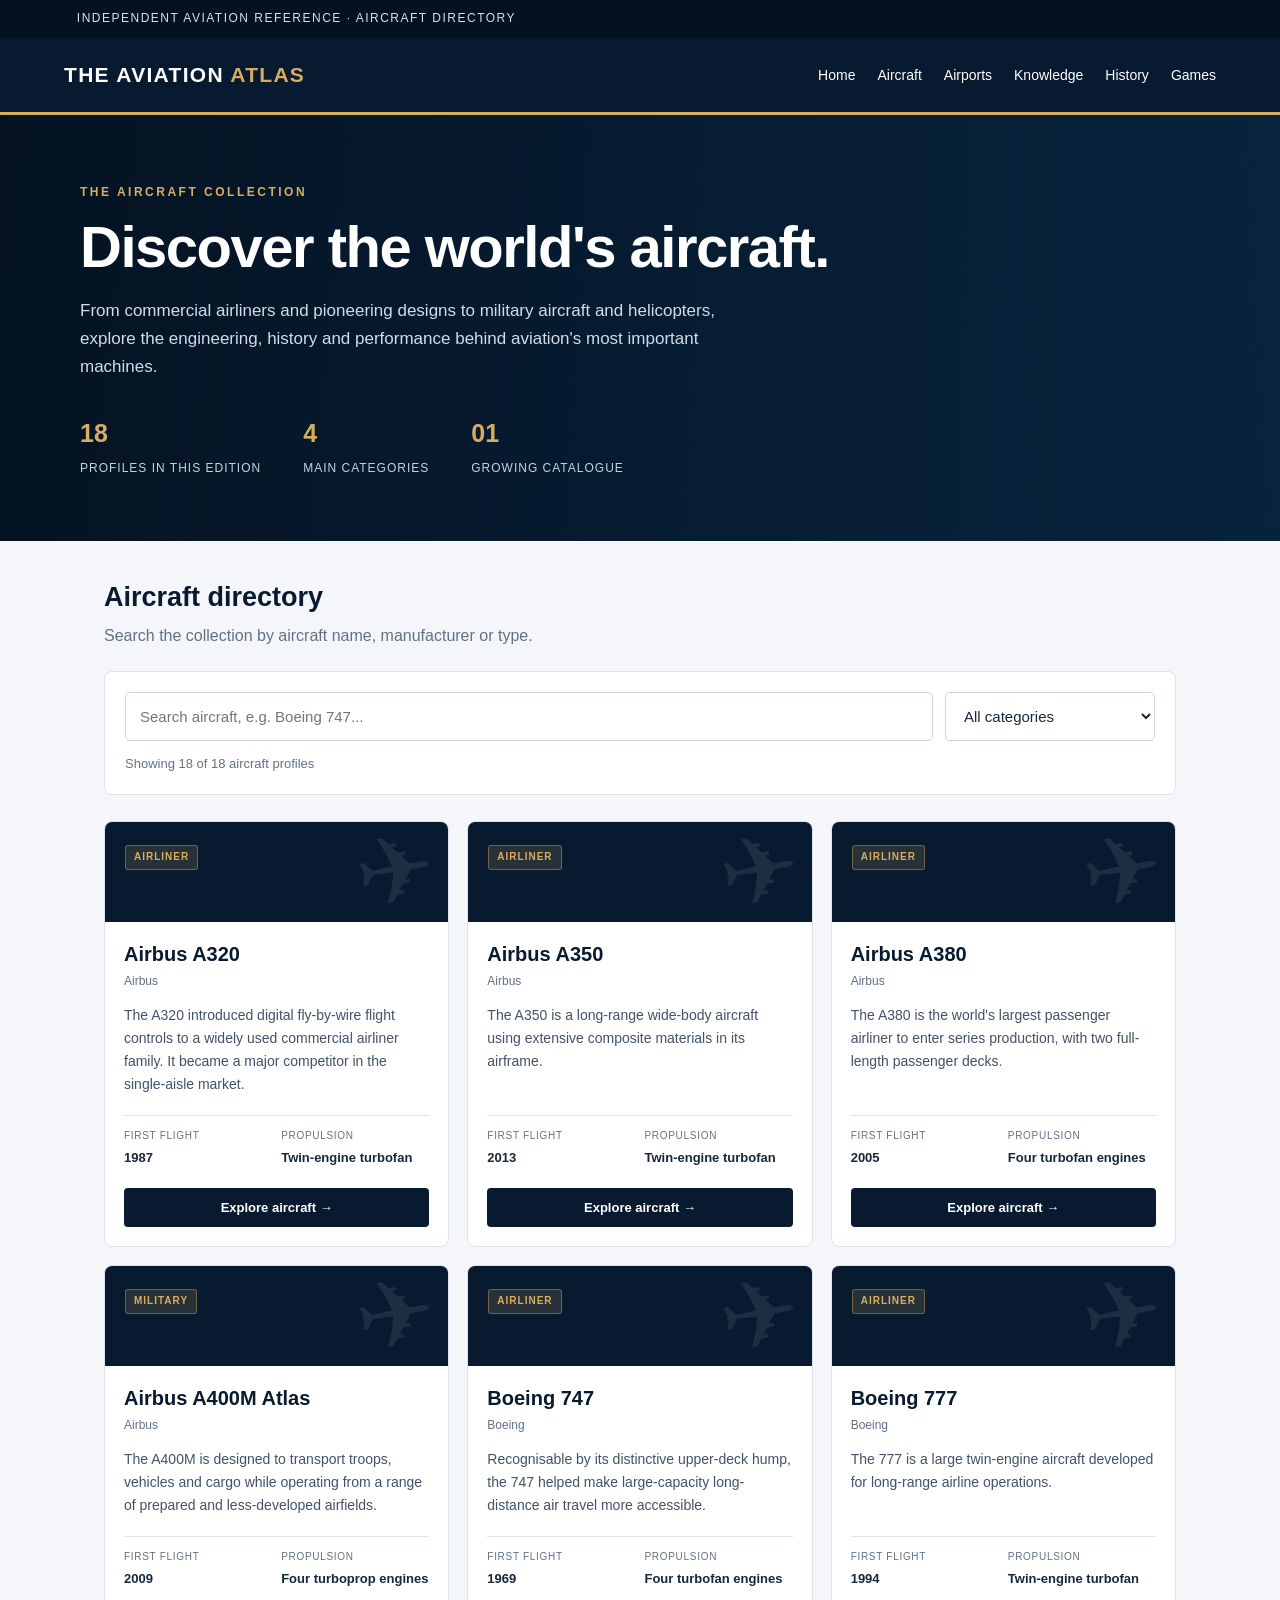
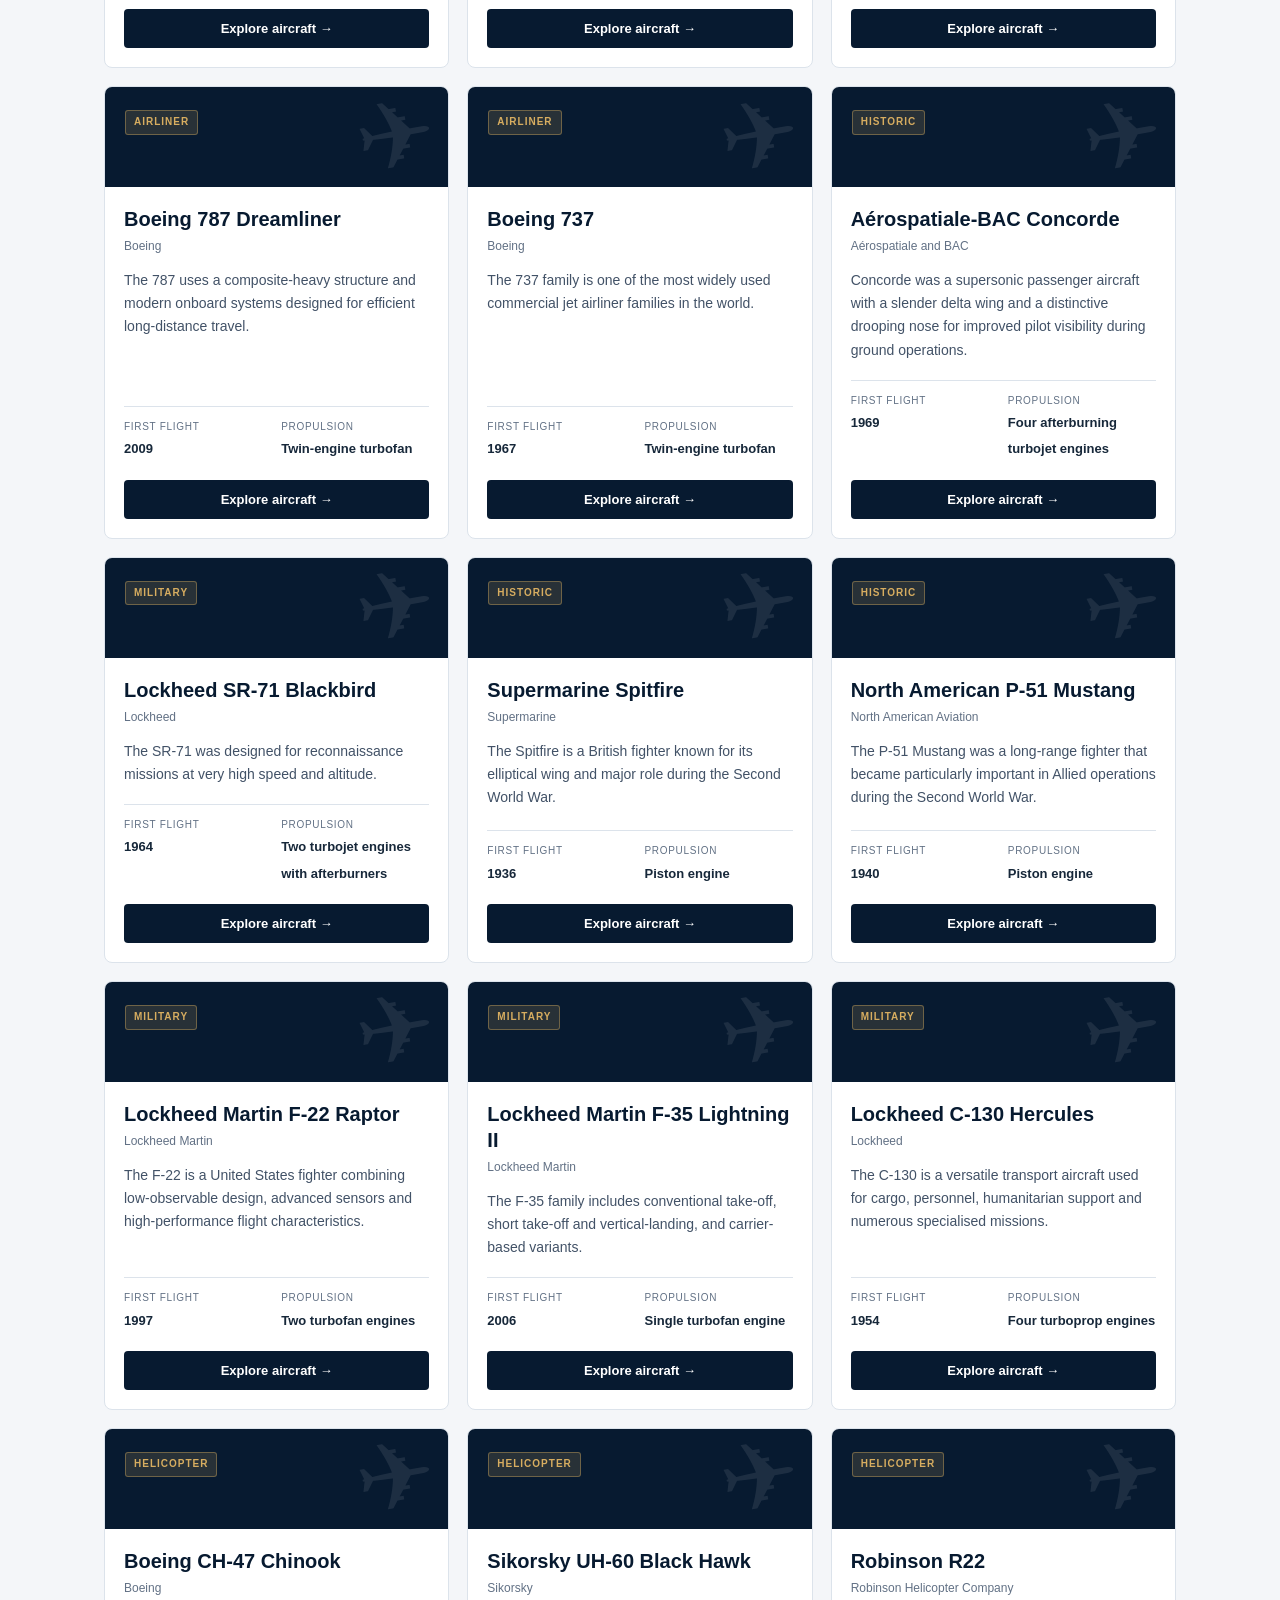
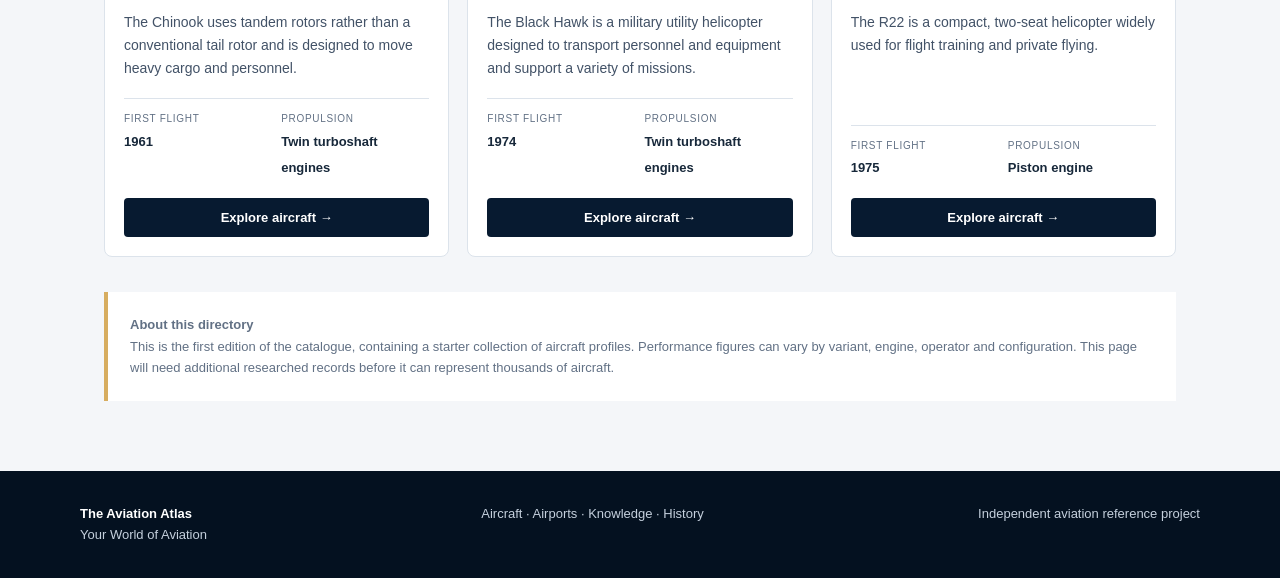
==== aircraft.html @ de8be209 "Create aircraft.html" ====
<!DOCTYPE html>
<html lang="en">
<head>
  <meta charset="UTF-8">
  <meta name="viewport" content="width=device-width, initial-scale=1.0">
  <meta name="description" content="Explore aircraft from around the world with The Aviation Atlas. Discover airliners, military aircraft, helicopters and historic aircraft.">
  <title>Aircraft Directory | The Aviation Atlas</title>
  <style>
    :root {
      --navy: #071a30;
      --blue: #12395c;
      --gold: #d7ad60;
      --paper: #f4f6f9;
      --white: #fff;
      --ink: #17283a;
      --muted: #627185;
      --line: #dce3eb;
    }

    * { box-sizing: border-box; }

    body {
      margin: 0;
      font-family: Arial, Helvetica, sans-serif;
      background: var(--paper);
      color: var(--ink);
      line-height: 1.65;
    }

    a { color: inherit; text-decoration: none; }

    .topbar {
      background: #041120;
      color: #d8e1ec;
      padding: 9px 6%;
      font-size: 12px;
      letter-spacing: 1.5px;
      text-transform: uppercase;
    }

    header {
      background: var(--navy);
      color: white;
      border-bottom: 3px solid var(--gold);
    }

    .nav {
      max-width: 1200px;
      margin: auto;
      padding: 20px 24px;
      display: flex;
      justify-content: space-between;
      align-items: center;
      gap: 20px;
      flex-wrap: wrap;
    }

    .brand {
      font-size: 21px;
      font-weight: 800;
      letter-spacing: 1.3px;
    }

    .brand span { color: var(--gold); }

    .navlinks {
      display: flex;
      gap: 22px;
      flex-wrap: wrap;
      font-size: 14px;
    }

    .navlinks a:hover { color: var(--gold); }

    .hero {
      background:
        linear-gradient(100deg, rgba(4,17,32,.97), rgba(8,36,63,.85)),
        linear-gradient(135deg, #143d60, #071a30);
      color: white;
      padding: 68px 24px 60px;
    }

    .hero-inner, main, footer .footer-inner {
      max-width: 1120px;
      margin: auto;
    }

    .eyebrow {
      color: var(--gold);
      font-size: 12px;
      font-weight: bold;
      letter-spacing: 2.5px;
      text-transform: uppercase;
    }

    h1 {
      font-size: clamp(35px, 6vw, 58px);
      line-height: 1.1;
      margin: 12px 0 18px;
      letter-spacing: -1.5px;
    }

    .hero p {
      color: #d1dce8;
      max-width: 660px;
      font-size: 17px;
      margin: 0;
    }

    .stats {
      display: flex;
      gap: 42px;
      margin-top: 32px;
      flex-wrap: wrap;
    }

    .stat strong {
      display: block;
      color: var(--gold);
      font-size: 25px;
    }

    .stat span {
      font-size: 12px;
      color: #c7d2df;
      text-transform: uppercase;
      letter-spacing: 1px;
    }

    main { padding: 40px 24px 70px; }

    .section-heading {
      display: flex;
      justify-content: space-between;
      align-items: end;
      gap: 18px;
      flex-wrap: wrap;
      margin-bottom: 22px;
    }

    h2 {
      color: var(--navy);
      font-size: 27px;
      line-height: 1.25;
      margin: 0 0 8px;
    }

    .section-heading p {
      color: var(--muted);
      margin: 0;
    }

    .search-panel {
      background: white;
      border: 1px solid var(--line);
      padding: 20px;
      border-radius: 8px;
      margin-bottom: 26px;
    }

    .search-row {
      display: grid;
      grid-template-columns: minmax(0, 1fr) 210px;
      gap: 12px;
    }

    input, select {
      width: 100%;
      padding: 14px;
      border: 1px solid #cbd5e1;
      background: white;
      border-radius: 5px;
      font-size: 15px;
      color: var(--ink);
    }

    input:focus, select:focus {
      outline: 2px solid #7da6cc;
      outline-offset: 1px;
    }

    .result-count {
      color: var(--muted);
      font-size: 13px;
      margin-top: 12px;
    }

    .grid {
      display: grid;
      grid-template-columns: repeat(3, minmax(0, 1fr));
      gap: 18px;
    }

    .card {
      background: white;
      border: 1px solid var(--line);
      border-radius: 8px;
      overflow: hidden;
      display: flex;
      flex-direction: column;
      transition: transform .18s, box-shadow .18s;
    }

    .card:hover {
      transform: translateY(-3px);
      box-shadow: 0 10px 25px rgba(7,26,48,.09);
    }

    .card-top {
      background: var(--navy);
      color: white;
      min-height: 100px;
      padding: 20px;
      position: relative;
      overflow: hidden;
    }

    .card-top::after {
      content: "✈";
      position: absolute;
      right: 12px;
      bottom: -27px;
      font-size: 95px;
      color: rgba(255,255,255,.09);
      transform: rotate(-10deg);
    }

    .category {
      display: inline-block;
      background: rgba(215,173,96,.16);
      color: var(--gold);
      border: 1px solid rgba(215,173,96,.4);
      border-radius: 3px;
      padding: 3px 8px;
      font-size: 10px;
      text-transform: uppercase;
      letter-spacing: 1px;
      font-weight: bold;
    }

    .card-body {
      padding: 19px;
      display: flex;
      flex-direction: column;
      flex: 1;
    }

    .card h3 {
      color: var(--navy);
      margin: 0 0 5px;
      font-size: 20px;
      line-height: 1.3;
    }

    .manufacturer {
      color: var(--muted);
      font-size: 12px;
      margin-bottom: 12px;
    }

    .card p {
      font-size: 14px;
      margin: 0 0 18px;
      color: #425267;
    }

    .details {
      border-top: 1px solid var(--line);
      padding-top: 12px;
      margin-top: auto;
      display: grid;
      grid-template-columns: 1fr 1fr;
      gap: 9px;
    }

    .detail span {
      display: block;
      color: var(--muted);
      font-size: 10px;
      text-transform: uppercase;
      letter-spacing: .7px;
    }

    .detail strong { font-size: 13px; }

    .read-more {
      margin-top: 18px;
      border: 0;
      background: var(--navy);
      color: white;
      padding: 12px;
      font-weight: bold;
      border-radius: 4px;
      cursor: pointer;
      font-size: 13px;
    }

    .read-more:hover { background: var(--blue); }

    .empty {
      display: none;
      background: white;
      border: 1px solid var(--line);
      border-radius: 8px;
      text-align: center;
      padding: 40px 20px;
      color: var(--muted);
    }

    .notice {
      margin-top: 35px;
      padding: 22px;
      border-left: 4px solid var(--gold);
      background: white;
      color: var(--muted);
      font-size: 13px;
    }

    footer {
      background: #041120;
      color: #c5d0dd;
      padding: 32px 24px;
      font-size: 13px;
    }

    footer .footer-inner {
      display: flex;
      justify-content: space-between;
      gap: 15px;
      flex-wrap: wrap;
    }

    footer strong { color: white; }

    .modal {
      display: none;
      position: fixed;
      inset: 0;
      background: rgba(1,10,20,.78);
      z-index: 10;
      padding: 20px;
      overflow-y: auto;
      align-items: center;
      justify-content: center;
    }

    .modal.open { display: flex; }

    .modal-box {
      width: 100%;
      max-width: 680px;
      background: white;
      border-radius: 8px;
      overflow: hidden;
    }

    .modal-head {
      background: var(--navy);
      color: white;
      padding: 24px;
      display: flex;
      justify-content: space-between;
      align-items: start;
      gap: 15px;
    }

    .modal-head h2 { color: white; margin-top: 10px; }

    .close {
      background: transparent;
      border: 1px solid #8090a3;
      color: white;
      border-radius: 4px;
      padding: 7px 11px;
      cursor: pointer;
    }

    .modal-content { padding: 25px; }

    .modal-content h3 {
      color: var(--navy);
      margin-top: 24px;
    }

    .modal-content p { color: #425267; }

    .fact-table {
      width: 100%;
      border-collapse: collapse;
      font-size: 14px;
    }

    .fact-table td {
      border-bottom: 1px solid var(--line);
      padding: 11px 8px;
      vertical-align: top;
    }

    .fact-table td:first-child {
      color: var(--muted);
      width: 40%;
    }

    @media (max-width: 800px) {
      .grid { grid-template-columns: repeat(2, minmax(0, 1fr)); }
    }

    @media (max-width: 560px) {
      .grid { grid-template-columns: 1fr; }
      .search-row { grid-template-columns: 1fr; }
      .stats { gap: 22px; }
      .nav { align-items: flex-start; }
      .navlinks { gap: 13px; }
      .hero { padding-top: 48px; }
    }
  </style>
</head>
<body>

  <div class="topbar">Independent aviation reference · Aircraft directory</div>

  <header>
    <nav class="nav" aria-label="Main navigation">
      <a class="brand" href="index.html">THE AVIATION <span>ATLAS</span></a>
      <div class="navlinks">
        <a href="index.html">Home</a>
        <a href="aircraft.html">Aircraft</a>
        <a href="airports.html">Airports</a>
        <a href="knowledge.html">Knowledge</a>
        <a href="history.html">History</a>
        <a href="games.html">Games</a>
      </div>
    </nav>
  </header>

  <section class="hero">
    <div class="hero-inner">
      <div class="eyebrow">The aircraft collection</div>
      <h1>Discover the world's aircraft.</h1>
      <p>
        From commercial airliners and pioneering designs to military aircraft
        and helicopters, explore the engineering, history and performance
        behind aviation's most important machines.
      </p>
      <div class="stats">
        <div class="stat"><strong id="total-count">18</strong><span>Profiles in this edition</span></div>
        <div class="stat"><strong>4</strong><span>Main categories</span></div>
        <div class="stat"><strong>01</strong><span>Growing catalogue</span></div>
      </div>
    </div>
  </section>

  <main>
    <section>
      <div class="section-heading">
        <div>
          <h2>Aircraft directory</h2>
          <p>Search the collection by aircraft name, manufacturer or type.</p>
        </div>
      </div>

      <div class="search-panel">
        <div class="search-row">
          <input id="search" type="search" placeholder="Search aircraft, e.g. Boeing 747..." aria-label="Search aircraft">
          <select id="category" aria-label="Filter by category">
            <option value="all">All categories</option>
            <option value="Airliner">Commercial airliners</option>
            <option value="Military">Military aircraft</option>
            <option value="Helicopter">Helicopters</option>
            <option value="Historic">Historic aircraft</option>
          </select>
        </div>
        <div class="result-count" id="result-count" aria-live="polite"></div>
      </div>

      <div class="grid" id="aircraft-grid"></div>
      <div class="empty" id="empty">No aircraft match your search. Try another name or category.</div>
    </section>

    <div class="notice">
      <strong>About this directory</strong><br>
      This is the first edition of the catalogue, containing a starter collection
      of aircraft profiles. Performance figures can vary by variant, engine,
      operator and configuration. This page will need additional researched
      records before it can represent thousands of aircraft.
    </div>
  </main>

  <div class="modal" id="aircraft-modal" role="dialog" aria-modal="true" aria-labelledby="modal-title">
    <div class="modal-box">
      <div class="modal-head">
        <div>
          <span class="category" id="modal-category"></span>
          <h2 id="modal-title"></h2>
          <div id="modal-maker"></div>
        </div>
        <button class="close" id="close-modal" aria-label="Close aircraft details">Close ✕</button>
      </div>
      <div class="modal-content" id="modal-content"></div>
    </div>
  </div>

  <footer>
    <div class="footer-inner">
      <div><strong>The Aviation Atlas</strong><br>Your World of Aviation</div>
      <div>Aircraft · Airports · Knowledge · History</div>
      <div>Independent aviation reference project</div>
    </div>
  </footer>

  <script>
    const aircraft = [
      {
        name:"A320", full:"Airbus A320", maker:"Airbus", category:"Airliner",
        role:"Short- to medium-haul passenger airliner",
        first:"1987", propulsion:"Twin-engine turbofan",
        description:"The A320 introduced digital fly-by-wire flight controls to a widely used commercial airliner family. It became a major competitor in the single-aisle market.",
        history:"The A320 entered airline service in 1988. Its family later expanded to include the shorter A318 and A319 and the longer A321. The updated A320neo family introduced newer engines and aerodynamic improvements.",
        significance:"Its flight-control technology and large worldwide operator base made the A320 family a defining design in modern short- and medium-haul aviation."
      },
      {
        name:"A350", full:"Airbus A350", maker:"Airbus", category:"Airliner",
        role:"Long-haul wide-body passenger airliner",
        first:"2013", propulsion:"Twin-engine turbofan",
        description:"The A350 is a long-range wide-body aircraft using extensive composite materials in its airframe.",
        history:"Developed for long-distance airline operations, the A350 entered commercial service in 2015. The A350-900 and A350-1000 are its principal passenger variants.",
        significance:"The aircraft combines a modern composite structure, advanced aerodynamics and systems designed for long-haul efficiency."
      },
      {
        name:"A380", full:"Airbus A380", maker:"Airbus", category:"Airliner",
        role:"Very large, double-deck passenger airliner",
        first:"2005", propulsion:"Four turbofan engines",
        description:"The A380 is the world's largest passenger airliner to enter series production, with two full-length passenger decks.",
        history:"The A380 first flew in 2005 and entered airline service in 2007. Production ended in 2021, although aircraft continue to fly with several airlines.",
        significance:"Its scale made it an unmistakable part of modern aviation and a landmark in high-capacity passenger transport."
      },
      {
        name:"A400M", full:"Airbus A400M Atlas", maker:"Airbus", category:"Military",
        role:"Military transport aircraft",
        first:"2009", propulsion:"Four turboprop engines",
        description:"The A400M is designed to transport troops, vehicles and cargo while operating from a range of prepared and less-developed airfields.",
        history:"The aircraft was developed to meet European and partner-nation military airlift requirements. It entered service in 2013.",
        significance:"Its combination of turboprop efficiency, substantial payload and tactical airlift capability fills a role between smaller tactical transports and large strategic transports."
      },
      {
        name:"747", full:"Boeing 747", maker:"Boeing", category:"Airliner",
        role:"Long-haul wide-body passenger and cargo aircraft",
        first:"1969", propulsion:"Four turbofan engines",
        description:"Recognisable by its distinctive upper-deck hump, the 747 helped make large-capacity long-distance air travel more accessible.",
        history:"The 747 entered commercial service in 1970. Passenger and freighter variants served airlines and cargo operators for decades. Production concluded in 2023.",
        significance:"The 747 became one of the most recognisable airliners in history and played a major role in international passenger and freight transport."
      },
      {
        name:"777", full:"Boeing 777", maker:"Boeing", category:"Airliner",
        role:"Long-haul wide-body passenger airliner",
        first:"1994", propulsion:"Twin-engine turbofan",
        description:"The 777 is a large twin-engine aircraft developed for long-range airline operations.",
        history:"Entering airline service in 1995, the 777 became an important long-haul platform. The family includes several passenger variants and dedicated freighters.",
        significance:"Its large engines, long-range capability and extensive airline adoption helped establish the modern large twin-engine long-haul airliner."
      },
      {
        name:"787", full:"Boeing 787 Dreamliner", maker:"Boeing", category:"Airliner",
        role:"Long-haul wide-body passenger airliner",
        first:"2009", propulsion:"Twin-engine turbofan",
        description:"The 787 uses a composite-heavy structure and modern onboard systems designed for efficient long-distance travel.",
        history:"The Dreamliner entered commercial service in 2011. The family includes the 787-8, 787-9 and 787-10.",
        significance:"It helped popularise composite-intensive construction in large commercial aircraft and enabled airlines to operate many long-range routes with twin-engine aircraft."
      },
      {
        name:"737", full:"Boeing 737", maker:"Boeing", category:"Airliner",
        role:"Short- to medium-haul passenger airliner",
        first:"1967", propulsion:"Twin-engine turbofan",
        description:"The 737 family is one of the most widely used commercial jet airliner families in the world.",
        history:"The original 737 entered airline service in 1968. Multiple generations followed, including the Classic, Next Generation and MAX series.",
        significance:"Its large production run and broad operator base have made the 737 central to short- and medium-haul airline networks."
      },
      {
        name:"Concorde", full:"Aérospatiale-BAC Concorde", maker:"Aérospatiale and BAC", category:"Historic",
        role:"Supersonic passenger airliner",
        first:"1969", propulsion:"Four afterburning turbojet engines",
        description:"Concorde was a supersonic passenger aircraft with a slender delta wing and a distinctive drooping nose for improved pilot visibility during ground operations.",
        history:"Concorde entered commercial service in 1976 and retired in 2003. British Airways and Air France operated the aircraft.",
        significance:"It remains a landmark in civil aviation engineering because it carried passengers at supersonic speeds on scheduled services."
      },
      {
        name:"SR-71", full:"Lockheed SR-71 Blackbird", maker:"Lockheed", category:"Military",
        role:"High-speed strategic reconnaissance aircraft",
        first:"1964", propulsion:"Two turbojet engines with afterburners",
        description:"The SR-71 was designed for reconnaissance missions at very high speed and altitude.",
        history:"It entered operational service with the United States Air Force in the 1960s and was retired from regular USAF service in 1998.",
        significance:"Its specialised design and demanding operating environment made it one of the most notable high-speed aircraft programmes."
      },
      {
        name:"Spitfire", full:"Supermarine Spitfire", maker:"Supermarine", category:"Historic",
        role:"Single-seat fighter aircraft",
        first:"1936", propulsion:"Piston engine",
        description:"The Spitfire is a British fighter known for its elliptical wing and major role during the Second World War.",
        history:"The aircraft entered RAF service in 1938. Many variants were produced, and later versions received increasingly powerful engines.",
        significance:"It became one of Britain's best-known military aircraft and played an important role in the Battle of Britain."
      },
      {
        name:"P-51", full:"North American P-51 Mustang", maker:"North American Aviation", category:"Historic",
        role:"Fighter and fighter-bomber",
        first:"1940", propulsion:"Piston engine",
        description:"The P-51 Mustang was a long-range fighter that became particularly important in Allied operations during the Second World War.",
        history:"The aircraft first flew in 1940. Later versions, including the P-51D, were powered by the Rolls-Royce Merlin engine built under licence in the United States.",
        significance:"Its range and performance made it an important escort fighter for Allied bomber formations."
      },
      {
        name:"F-22", full:"Lockheed Martin F-22 Raptor", maker:"Lockheed Martin", category:"Military",
        role:"Stealth air-superiority fighter",
        first:"1997", propulsion:"Two turbofan engines",
        description:"The F-22 is a United States fighter combining low-observable design, advanced sensors and high-performance flight characteristics.",
        history:"The F-22 entered operational service with the US Air Force in 2005. It was developed primarily for air-superiority missions.",
        significance:"It became one of the first operational fifth-generation fighters, integrating stealth and advanced avionics into a single platform."
      },
      {
        name:"F-35", full:"Lockheed Martin F-35 Lightning II", maker:"Lockheed Martin", category:"Military",
        role:"Stealth multirole combat aircraft",
        first:"2006", propulsion:"Single turbofan engine",
        description:"The F-35 family includes conventional take-off, short take-off and vertical-landing, and carrier-based variants.",
        history:"The programme developed a family of aircraft for the United States and partner nations. Operational service began in the 2010s.",
        significance:"Its design places strong emphasis on sensor integration, data sharing and multirole operations."
      },
      {
        name:"C-130", full:"Lockheed C-130 Hercules", maker:"Lockheed", category:"Military",
        role:"Military transport aircraft",
        first:"1954", propulsion:"Four turboprop engines",
        description:"The C-130 is a versatile transport aircraft used for cargo, personnel, humanitarian support and numerous specialised missions.",
        history:"It entered service in the 1950s and has remained in production through successive upgrades and variants.",
        significance:"Its adaptability and ability to operate from relatively short airfields have supported decades of military and civilian use."
      },
      {
        name:"CH-47", full:"Boeing CH-47 Chinook", maker:"Boeing", category:"Helicopter",
        role:"Heavy-lift transport helicopter",
        first:"1961", propulsion:"Twin turboshaft engines",
        description:"The Chinook uses tandem rotors rather than a conventional tail rotor and is designed to move heavy cargo and personnel.",
        history:"The CH-47 entered US Army service in the 1960s. Multiple upgraded variants have followed and remain in service.",
        significance:"Its heavy-lift capability has made it a long-serving platform for military logistics, disaster relief and other transport tasks."
      },
      {
        name:"UH-60", full:"Sikorsky UH-60 Black Hawk", maker:"Sikorsky", category:"Helicopter",
        role:"Utility transport helicopter",
        first:"1974", propulsion:"Twin turboshaft engines",
        description:"The Black Hawk is a military utility helicopter designed to transport personnel and equipment and support a variety of missions.",
        history:"It entered US Army service in 1979. Many variants have been developed for different military and government operators.",
        significance:"Its broad mission range and extensive international use have made it a major modern military helicopter family."
      },
      {
        name:"R22", full:"Robinson R22", maker:"Robinson Helicopter Company", category:"Helicopter",
        role:"Light two-seat helicopter",
        first:"1975", propulsion:"Piston engine",
        description:"The R22 is a compact, two-seat helicopter widely used for flight training and private flying.",
        history:"The R22 was developed as a relatively small and economical helicopter. It received certification in the early 1980s.",
        significance:"It has played a notable role in helicopter training because of its compact design and widespread availability."
      }
    ];

    const grid = document.getElementById("aircraft-grid");
    const search = document.getElementById("search");
    const category = document.getElementById("category");
    const resultCount = document.getElementById("result-count");
    const empty = document.getElementById("empty");
    const modal = document.getElementById("aircraft-modal");

    document.getElementById("total-count").textContent = aircraft.length;

    function renderAircraft() {
      const term = search.value.trim().toLowerCase();
      const selectedCategory = category.value;

      const results = aircraft.filter(a => {
        const searchable = [
          a.name, a.full, a.maker, a.category, a.role, a.description
        ].join(" ").toLowerCase();

        return searchable.includes(term) &&
          (selectedCategory === "all" || a.category === selectedCategory);
      });

      grid.innerHTML = results.map(a => {
        const index = aircraft.indexOf(a);
        return `
          <article class="card">
            <div class="card-top">
              <span class="category">${a.category}</span>
            </div>
            <div class="card-body">
              <h3>${a.full}</h3>
              <div class="manufacturer">${a.maker}</div>
              <p>${a.description}</p>
              <div class="details">
                <div class="detail"><span>First flight</span><strong>${a.first}</strong></div>
                <div class="detail"><span>Propulsion</span><strong>${a.propulsion}</strong></div>
              </div>
              <button class="read-more" data-index="${index}">Explore aircraft →</button>
            </div>
          </article>
        `;
      }).join("");

      resultCount.textContent =
        `Showing ${results.length} of ${aircraft.length} aircraft profiles`;
      empty.style.display = results.length ? "none" : "block";
      grid.style.display = results.length ? "grid" : "none";
    }

    function openAircraft(index) {
      const a = aircraft[index];
      if (!a) return;

      document.getElementById("modal-category").textContent = a.category;
      document.getElementById("modal-title").textContent = a.full;
      document.getElementById("modal-maker").textContent = a.maker;

      const content = document.getElementById("modal-content");
      content.innerHTML = `
        <h3>Aircraft overview</h3>
        <p>${a.description}</p>
        <h3>Technical overview</h3>
        <table class="fact-table">
          <tr><td>Manufacturer</td><td>${a.maker}</td></tr>
          <tr><td>Aircraft type</td><td>${a.role}</td></tr>
          <tr><td>First flight</td><td>${a.first}</td></tr>
          <tr><td>Propulsion</td><td>${a.propulsion}</td></tr>
          <tr><td>Classification</td><td>${a.category}</td></tr>
        </table>
        <h3>History and development</h3>
        <p>${a.history}</p>
        <h3>Aviation significance</h3>
        <p>${a.significance}</p>
        <p><small>Historical summaries are introductory. Verify detailed technical data against manufacturer, operator or aviation-authority publications.</small></p>
      `;

      modal.classList.add("open");
      document.getElementById("close-modal").focus();
    }

    grid.addEventListener("click", event => {
      const button = event.target.closest("button[data-index]");
      if (button) openAircraft(Number(button.dataset.index));
    });

    search.addEventListener("input", renderAircraft);
    category.addEventListener("change", renderAircraft);

    document.getElementById("close-modal").addEventListener("click", () => {
      modal.classList.remove("open");
    });

    modal.addEventListener("click", event => {
      if (event.target === modal) modal.classList.remove("open");
    });

    document.addEventListener("keydown", event => {
      if (event.key === "Escape") modal.classList.remove("open");
    });

    renderAircraft();
  </script>
</body>
</html>
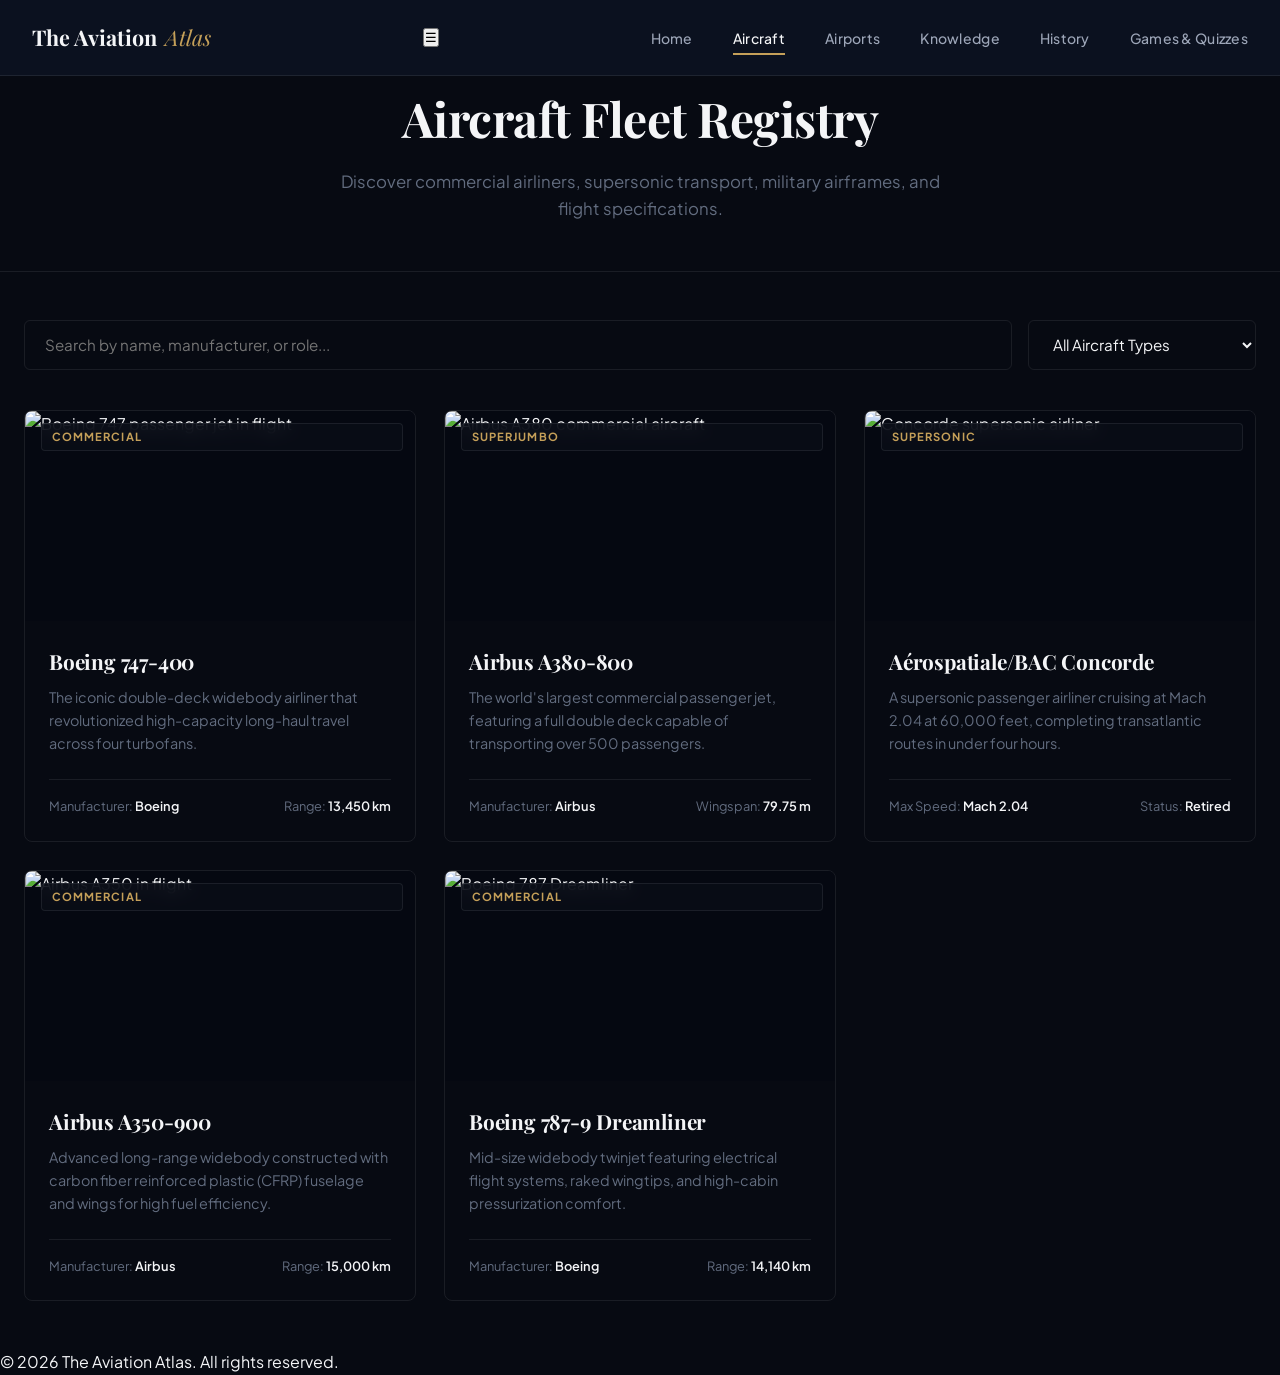
==== commit 9f2e0730: "Update aircraft.html" ====
--- a/aircraft.html
+++ b/aircraft.html
@@ -1,763 +1,171 @@
-
 <!DOCTYPE html>
 <html lang="en">
 <head>
   <meta charset="UTF-8">
   <meta name="viewport" content="width=device-width, initial-scale=1.0">
-  <meta name="description" content="Explore aircraft from around the world with The Aviation Atlas. Discover airliners, military aircraft, helicopters and historic aircraft.">
-  <title>Aircraft Directory | The Aviation Atlas</title>
+  <title>Aircraft Fleet Registry | The Aviation Atlas</title>
+  <meta name="description" content="Explore commercial airliners, military aircraft, supersonic transport, and historical airframes.">
+  <link rel="preconnect" href="https://fonts.googleapis.com">
+  <link rel="preconnect" href="https://fonts.gstatic.com" crossorigin>
+  <link href="https://fonts.googleapis.com/css2?family=Plus+Jakarta+Sans:wght@400;500;600;700;800&family=Space+Grotesk:wght@600;700&display=swap" rel="stylesheet">
+  <link rel="stylesheet" href="styles.css">
+  
   <style>
-    :root {
-      --navy: #071a30;
-      --blue: #12395c;
-      --gold: #d7ad60;
-      --paper: #f4f6f9;
-      --white: #fff;
-      --ink: #17283a;
-      --muted: #627185;
-      --line: #dce3eb;
-    }
-
-    * { box-sizing: border-box; }
-
-    body {
-      margin: 0;
-      font-family: Arial, Helvetica, sans-serif;
-      background: var(--paper);
-      color: var(--ink);
-      line-height: 1.65;
-    }
-
-    a { color: inherit; text-decoration: none; }
-
-    .topbar {
-      background: #041120;
-      color: #d8e1ec;
-      padding: 9px 6%;
-      font-size: 12px;
-      letter-spacing: 1.5px;
-      text-transform: uppercase;
-    }
-
-    header {
-      background: var(--navy);
-      color: white;
-      border-bottom: 3px solid var(--gold);
-    }
-
-    .nav {
-      max-width: 1200px;
-      margin: auto;
-      padding: 20px 24px;
-      display: flex;
-      justify-content: space-between;
-      align-items: center;
-      gap: 20px;
-      flex-wrap: wrap;
-    }
-
-    .brand {
-      font-size: 21px;
-      font-weight: 800;
-      letter-spacing: 1.3px;
-    }
-
-    .brand span { color: var(--gold); }
-
-    .navlinks {
-      display: flex;
-      gap: 22px;
-      flex-wrap: wrap;
-      font-size: 14px;
-    }
-
-    .navlinks a:hover { color: var(--gold); }
-
-    .hero {
-      background:
-        linear-gradient(100deg, rgba(4,17,32,.97), rgba(8,36,63,.85)),
-        linear-gradient(135deg, #143d60, #071a30);
-      color: white;
-      padding: 68px 24px 60px;
-    }
-
-    .hero-inner, main, footer .footer-inner {
-      max-width: 1120px;
-      margin: auto;
-    }
-
-    .eyebrow {
-      color: var(--gold);
-      font-size: 12px;
-      font-weight: bold;
-      letter-spacing: 2.5px;
-      text-transform: uppercase;
-    }
-
-    h1 {
-      font-size: clamp(35px, 6vw, 58px);
-      line-height: 1.1;
-      margin: 12px 0 18px;
-      letter-spacing: -1.5px;
-    }
-
-    .hero p {
-      color: #d1dce8;
-      max-width: 660px;
-      font-size: 17px;
-      margin: 0;
-    }
-
-    .stats {
-      display: flex;
-      gap: 42px;
-      margin-top: 32px;
-      flex-wrap: wrap;
-    }
-
-    .stat strong {
-      display: block;
-      color: var(--gold);
-      font-size: 25px;
-    }
-
-    .stat span {
-      font-size: 12px;
-      color: #c7d2df;
-      text-transform: uppercase;
-      letter-spacing: 1px;
-    }
-
-    main { padding: 40px 24px 70px; }
-
-    .section-heading {
-      display: flex;
-      justify-content: space-between;
-      align-items: end;
-      gap: 18px;
-      flex-wrap: wrap;
-      margin-bottom: 22px;
-    }
-
-    h2 {
-      color: var(--navy);
-      font-size: 27px;
-      line-height: 1.25;
-      margin: 0 0 8px;
-    }
-
-    .section-heading p {
-      color: var(--muted);
-      margin: 0;
-    }
-
-    .search-panel {
-      background: white;
-      border: 1px solid var(--line);
-      padding: 20px;
-      border-radius: 8px;
-      margin-bottom: 26px;
-    }
-
-    .search-row {
-      display: grid;
-      grid-template-columns: minmax(0, 1fr) 210px;
-      gap: 12px;
-    }
-
-    input, select {
-      width: 100%;
-      padding: 14px;
-      border: 1px solid #cbd5e1;
-      background: white;
-      border-radius: 5px;
-      font-size: 15px;
-      color: var(--ink);
-    }
-
-    input:focus, select:focus {
-      outline: 2px solid #7da6cc;
-      outline-offset: 1px;
-    }
-
-    .result-count {
-      color: var(--muted);
-      font-size: 13px;
-      margin-top: 12px;
-    }
-
-    .grid {
-      display: grid;
-      grid-template-columns: repeat(3, minmax(0, 1fr));
-      gap: 18px;
-    }
-
-    .card {
-      background: white;
-      border: 1px solid var(--line);
-      border-radius: 8px;
-      overflow: hidden;
-      display: flex;
-      flex-direction: column;
-      transition: transform .18s, box-shadow .18s;
-    }
-
-    .card:hover {
-      transform: translateY(-3px);
-      box-shadow: 0 10px 25px rgba(7,26,48,.09);
-    }
-
-    .card-top {
-      background: var(--navy);
-      color: white;
-      min-height: 100px;
-      padding: 20px;
-      position: relative;
-      overflow: hidden;
-    }
-
-    .card-top::after {
-      content: "✈";
-      position: absolute;
-      right: 12px;
-      bottom: -27px;
-      font-size: 95px;
-      color: rgba(255,255,255,.09);
-      transform: rotate(-10deg);
-    }
-
-    .category {
-      display: inline-block;
-      background: rgba(215,173,96,.16);
-      color: var(--gold);
-      border: 1px solid rgba(215,173,96,.4);
-      border-radius: 3px;
-      padding: 3px 8px;
-      font-size: 10px;
-      text-transform: uppercase;
-      letter-spacing: 1px;
-      font-weight: bold;
-    }
-
-    .card-body {
-      padding: 19px;
-      display: flex;
-      flex-direction: column;
-      flex: 1;
-    }
-
-    .card h3 {
-      color: var(--navy);
-      margin: 0 0 5px;
-      font-size: 20px;
-      line-height: 1.3;
-    }
-
-    .manufacturer {
-      color: var(--muted);
-      font-size: 12px;
-      margin-bottom: 12px;
-    }
-
-    .card p {
-      font-size: 14px;
-      margin: 0 0 18px;
-      color: #425267;
-    }
-
-    .details {
-      border-top: 1px solid var(--line);
-      padding-top: 12px;
-      margin-top: auto;
-      display: grid;
-      grid-template-columns: 1fr 1fr;
-      gap: 9px;
-    }
-
-    .detail span {
-      display: block;
-      color: var(--muted);
-      font-size: 10px;
-      text-transform: uppercase;
-      letter-spacing: .7px;
-    }
-
-    .detail strong { font-size: 13px; }
-
-    .read-more {
-      margin-top: 18px;
-      border: 0;
-      background: var(--navy);
-      color: white;
-      padding: 12px;
-      font-weight: bold;
-      border-radius: 4px;
-      cursor: pointer;
-      font-size: 13px;
-    }
-
-    .read-more:hover { background: var(--blue); }
-
-    .empty {
-      display: none;
-      background: white;
-      border: 1px solid var(--line);
-      border-radius: 8px;
-      text-align: center;
-      padding: 40px 20px;
-      color: var(--muted);
-    }
-
-    .notice {
-      margin-top: 35px;
-      padding: 22px;
-      border-left: 4px solid var(--gold);
-      background: white;
-      color: var(--muted);
-      font-size: 13px;
-    }
-
-    footer {
-      background: #041120;
-      color: #c5d0dd;
-      padding: 32px 24px;
-      font-size: 13px;
-    }
-
-    footer .footer-inner {
-      display: flex;
-      justify-content: space-between;
-      gap: 15px;
-      flex-wrap: wrap;
-    }
-
-    footer strong { color: white; }
-
-    .modal {
-      display: none;
-      position: fixed;
-      inset: 0;
-      background: rgba(1,10,20,.78);
-      z-index: 10;
-      padding: 20px;
-      overflow-y: auto;
-      align-items: center;
-      justify-content: center;
-    }
-
-    .modal.open { display: flex; }
-
-    .modal-box {
-      width: 100%;
-      max-width: 680px;
-      background: white;
-      border-radius: 8px;
-      overflow: hidden;
-    }
-
-    .modal-head {
-      background: var(--navy);
-      color: white;
-      padding: 24px;
-      display: flex;
-      justify-content: space-between;
-      align-items: start;
-      gap: 15px;
-    }
-
-    .modal-head h2 { color: white; margin-top: 10px; }
-
-    .close {
-      background: transparent;
-      border: 1px solid #8090a3;
-      color: white;
-      border-radius: 4px;
-      padding: 7px 11px;
-      cursor: pointer;
-    }
-
-    .modal-content { padding: 25px; }
-
-    .modal-content h3 {
-      color: var(--navy);
-      margin-top: 24px;
-    }
-
-    .modal-content p { color: #425267; }
-
-    .fact-table {
-      width: 100%;
-      border-collapse: collapse;
-      font-size: 14px;
-    }
-
-    .fact-table td {
-      border-bottom: 1px solid var(--line);
-      padding: 11px 8px;
-      vertical-align: top;
-    }
-
-    .fact-table td:first-child {
-      color: var(--muted);
-      width: 40%;
-    }
-
-    @media (max-width: 800px) {
-      .grid { grid-template-columns: repeat(2, minmax(0, 1fr)); }
-    }
-
-    @media (max-width: 560px) {
-      .grid { grid-template-columns: 1fr; }
-      .search-row { grid-template-columns: 1fr; }
-      .stats { gap: 22px; }
-      .nav { align-items: flex-start; }
-      .navlinks { gap: 13px; }
-      .hero { padding-top: 48px; }
-    }
+    .page-header { padding: 5rem 1.5rem 3rem; background: var(--bg-card); border-bottom: 1px solid var(--border-subtle); text-align: center; }
+    .page-header h1 { font-family: var(--font-heading); font-size: clamp(2.2rem, 4vw, 3rem); margin-bottom: 0.75rem; }
+    .page-header p { color: var(--text-muted); max-width: 600px; margin: 0 auto; font-size: 1.05rem; }
+    .container { max-width: var(--max-width); margin: 0 auto; padding: 3rem 1.5rem; }
+    .search-filter-bar { display: flex; gap: 1rem; margin-bottom: 2.5rem; flex-wrap: wrap; }
+    .search-input { flex: 1; min-width: 260px; background: var(--bg-card); border: 1px solid var(--border-subtle); color: #fff; padding: 0.85rem 1.25rem; border-radius: 6px; font-family: var(--font-body); font-size: 0.95rem; }
+    .search-input:focus { outline: none; border-color: var(--accent-gold); }
+    .filter-select { background: var(--bg-card); border: 1px solid var(--border-subtle); color: var(--text-main); padding: 0.85rem 1.25rem; border-radius: 6px; font-family: var(--font-body); font-size: 0.95rem; cursor: pointer; }
+    .filter-select:focus { outline: none; border-color: var(--accent-gold); }
+    .aircraft-grid { display: grid; grid-template-columns: repeat(auto-fill, minmax(320px, 1fr)); gap: 1.75rem; }
+    .aircraft-card { background-color: var(--bg-card); border: 1px solid var(--border-subtle); border-radius: 8px; overflow: hidden; transition: all 0.25s ease; display: flex; flex-direction: column; }
+    .aircraft-card:hover { background-color: var(--bg-card-hover); border-color: var(--accent-gold); transform: translateY(-4px); }
+    .card-img-wrap { position: relative; height: 210px; overflow: hidden; background-color: #050811; }
+    .card-img-wrap img { width: 100%; height: 100%; object-fit: cover; }
+    .card-tag { position: absolute; top: 0.75rem; right: 0.75rem; background: rgba(10, 14, 23, 0.85); backdrop-filter: blur(8px); border: 1px solid var(--border-subtle); padding: 0.25rem 0.6rem; border-radius: 4px; font-size: 0.7rem; font-weight: 700; color: var(--accent-gold); text-transform: uppercase; }
+    .card-body { padding: 1.5rem; display: flex; flex-direction: column; flex-grow: 1; }
+    .card-body h3 { font-family: var(--font-heading); font-size: 1.3rem; margin-bottom: 0.5rem; }
+    .card-body p { color: var(--text-muted); font-size: 0.9rem; margin-bottom: 1.5rem; flex-grow: 1; }
+    .card-specs { display: flex; justify-content: space-between; padding-top: 1rem; border-top: 1px solid var(--border-subtle); font-size: 0.8rem; color: var(--text-muted); }
+    .card-specs strong { color: var(--text-main); }
   </style>
 </head>
 <body>
 
-  <div class="topbar">Independent aviation reference · Aircraft directory</div>
-
   <header>
-    <nav class="nav" aria-label="Main navigation">
-      <a class="brand" href="index.html">THE AVIATION <span>ATLAS</span></a>
-      <div class="navlinks">
-        <a href="index.html">Home</a>
-        <a href="aircraft.html">Aircraft</a>
-        <a href="airports.html">Airports</a>
-        <a href="knowledge.html">Knowledge</a>
-        <a href="history.html">History</a>
-        <a href="games.html">Games</a>
-      </div>
-    </nav>
+    <div class="nav-container">
+      <a href="index.html" class="logo">The Aviation <span>Atlas</span></a>
+      <button class="mobile-menu-btn" onclick="toggleMenu()">☰</button>
+      <ul class="nav-links" id="navLinks">
+        <li><a href="index.html">Home</a></li>
+        <li><a href="aircraft.html" class="active">Aircraft</a></li>
+        <li><a href="airports.html">Airports</a></li>
+        <li><a href="knowledge.html">Knowledge</a></li>
+        <li><a href="history.html">History</a></li>
+        <li><a href="games.html">Games & Quizzes</a></li>
+      </ul>
+    </div>
   </header>
 
-  <section class="hero">
-    <div class="hero-inner">
-      <div class="eyebrow">The aircraft collection</div>
-      <h1>Discover the world's aircraft.</h1>
-      <p>
-        From commercial airliners and pioneering designs to military aircraft
-        and helicopters, explore the engineering, history and performance
-        behind aviation's most important machines.
-      </p>
-      <div class="stats">
-        <div class="stat"><strong id="total-count">18</strong><span>Profiles in this edition</span></div>
-        <div class="stat"><strong>4</strong><span>Main categories</span></div>
-        <div class="stat"><strong>01</strong><span>Growing catalogue</span></div>
-      </div>
-    </div>
+  <section class="page-header">
+    <h1>Aircraft Fleet Registry</h1>
+    <p>Discover commercial airliners, supersonic transport, military airframes, and flight specifications.</p>
   </section>
 
-  <main>
-    <section>
-      <div class="section-heading">
-        <div>
-          <h2>Aircraft directory</h2>
-          <p>Search the collection by aircraft name, manufacturer or type.</p>
+  <main class="container">
+    <div class="search-filter-bar">
+      <input type="text" class="search-input" id="aircraftSearch" placeholder="Search by name, manufacturer, or role..." onkeyup="filterAircraft()">
+      <select class="filter-select" id="typeFilter" onchange="filterAircraft()">
+        <option value="all">All Aircraft Types</option>
+        <option value="commercial">Commercial Widebody</option>
+        <option value="supersonic">Supersonic</option>
+        <option value="historic">Historic</option>
+      </select>
+    </div>
+
+    <div class="aircraft-grid" id="aircraftGrid">
+      
+      <!-- Boeing 747 -->
+      <article class="aircraft-card" data-type="commercial" data-search="boeing 747 queen of the skies commercial widebody airliner">
+        <div class="card-img-wrap">
+          <span class="card-tag">Commercial</span>
+          <img src="https://images.unsplash.com/photo-1540959733332-eab4deabeeaf?auto=format&fit=crop&w=800&q=80" alt="Boeing 747 passenger jet in flight" loading="lazy">
         </div>
-      </div>
+        <div class="card-body">
+          <h3>Boeing 747-400</h3>
+          <p>The iconic double-deck widebody airliner that revolutionized high-capacity long-haul travel across four turbofans.</p>
+          <div class="card-specs">
+            <span>Manufacturer: <strong>Boeing</strong></span>
+            <span>Range: <strong>13,450 km</strong></span>
+          </div>
+        </div>
+      </article>
 
-      <div class="search-panel">
-        <div class="search-row">
-          <input id="search" type="search" placeholder="Search aircraft, e.g. Boeing 747..." aria-label="Search aircraft">
-          <select id="category" aria-label="Filter by category">
-            <option value="all">All categories</option>
-            <option value="Airliner">Commercial airliners</option>
-            <option value="Military">Military aircraft</option>
-            <option value="Helicopter">Helicopters</option>
-            <option value="Historic">Historic aircraft</option>
-          </select>
+      <!-- Airbus A380 -->
+      <article class="aircraft-card" data-type="commercial" data-search="airbus a380 superjumbo double decker widebody">
+        <div class="card-img-wrap">
+          <span class="card-tag">Superjumbo</span>
+          <img src="https://images.unsplash.com/photo-1570789210967-2cac24afeb00?auto=format&fit=crop&w=800&q=80" alt="Airbus A380 commercial aircraft" loading="lazy">
         </div>
-        <div class="result-count" id="result-count" aria-live="polite"></div>
-      </div>
+        <div class="card-body">
+          <h3>Airbus A380-800</h3>
+          <p>The world's largest commercial passenger jet, featuring a full double deck capable of transporting over 500 passengers.</p>
+          <div class="card-specs">
+            <span>Manufacturer: <strong>Airbus</strong></span>
+            <span>Wingspan: <strong>79.75 m</strong></span>
+          </div>
+        </div>
+      </article>
 
-      <div class="grid" id="aircraft-grid"></div>
-      <div class="empty" id="empty">No aircraft match your search. Try another name or category.</div>
-    </section>
+      <!-- Concorde -->
+      <article class="aircraft-card" data-type="supersonic" data-search="concorde supersonic jet bac sud aviation passenger airliner">
+        <div class="card-img-wrap">
+          <span class="card-tag">Supersonic</span>
+          <img src="https://images.unsplash.com/photo-1569154941061-e231b4725ef1?auto=format&fit=crop&w=800&q=80" alt="Concorde supersonic airliner" loading="lazy">
+        </div>
+        <div class="card-body">
+          <h3>Aérospatiale/BAC Concorde</h3>
+          <p>A supersonic passenger airliner cruising at Mach 2.04 at 60,000 feet, completing transatlantic routes in under four hours.</p>
+          <div class="card-specs">
+            <span>Max Speed: <strong>Mach 2.04</strong></span>
+            <span>Status: <strong>Retired</strong></span>
+          </div>
+        </div>
+      </article>
 
-    <div class="notice">
-      <strong>About this directory</strong><br>
-      This is the first edition of the catalogue, containing a starter collection
-      of aircraft profiles. Performance figures can vary by variant, engine,
-      operator and configuration. This page will need additional researched
-      records before it can represent thousands of aircraft.
+      <!-- Airbus A350 -->
+      <article class="aircraft-card" data-type="commercial" data-search="airbus a350 widebody twin engine jet airliner">
+        <div class="card-img-wrap">
+          <span class="card-tag">Commercial</span>
+          <img src="https://images.unsplash.com/photo-1512100356356-de1b84283e18?auto=format&fit=crop&w=800&q=80" alt="Airbus A350 in flight" loading="lazy">
+        </div>
+        <div class="card-body">
+          <h3>Airbus A350-900</h3>
+          <p>Advanced long-range widebody constructed with carbon fiber reinforced plastic (CFRP) fuselage and wings for high fuel efficiency.</p>
+          <div class="card-specs">
+            <span>Manufacturer: <strong>Airbus</strong></span>
+            <span>Range: <strong>15,000 km</strong></span>
+          </div>
+        </div>
+      </article>
+
+      <!-- Boeing 787 Dreamliner -->
+      <article class="aircraft-card" data-type="commercial" data-search="boeing 787 dreamliner widebody commercial">
+        <div class="card-img-wrap">
+          <span class="card-tag">Commercial</span>
+          <img src="https://images.unsplash.com/photo-1519074069444-1ba4ea16d68c?auto=format&fit=crop&w=800&q=80" alt="Boeing 787 Dreamliner" loading="lazy">
+        </div>
+        <div class="card-body">
+          <h3>Boeing 787-9 Dreamliner</h3>
+          <p>Mid-size widebody twinjet featuring electrical flight systems, raked wingtips, and high-cabin pressurization comfort.</p>
+          <div class="card-specs">
+            <span>Manufacturer: <strong>Boeing</strong></span>
+            <span>Range: <strong>14,140 km</strong></span>
+          </div>
+        </div>
+      </article>
+
     </div>
   </main>
 
-  <div class="modal" id="aircraft-modal" role="dialog" aria-modal="true" aria-labelledby="modal-title">
-    <div class="modal-box">
-      <div class="modal-head">
-        <div>
-          <span class="category" id="modal-category"></span>
-          <h2 id="modal-title"></h2>
-          <div id="modal-maker"></div>
-        </div>
-        <button class="close" id="close-modal" aria-label="Close aircraft details">Close ✕</button>
-      </div>
-      <div class="modal-content" id="modal-content"></div>
-    </div>
-  </div>
-
   <footer>
-    <div class="footer-inner">
-      <div><strong>The Aviation Atlas</strong><br>Your World of Aviation</div>
-      <div>Aircraft · Airports · Knowledge · History</div>
-      <div>Independent aviation reference project</div>
-    </div>
+    <p>&copy; 2026 The Aviation Atlas. All rights reserved.</p>
   </footer>
 
   <script>
-    const aircraft = [
-      {
-        name:"A320", full:"Airbus A320", maker:"Airbus", category:"Airliner",
-        role:"Short- to medium-haul passenger airliner",
-        first:"1987", propulsion:"Twin-engine turbofan",
-        description:"The A320 introduced digital fly-by-wire flight controls to a widely used commercial airliner family. It became a major competitor in the single-aisle market.",
-        history:"The A320 entered airline service in 1988. Its family later expanded to include the shorter A318 and A319 and the longer A321. The updated A320neo family introduced newer engines and aerodynamic improvements.",
-        significance:"Its flight-control technology and large worldwide operator base made the A320 family a defining design in modern short- and medium-haul aviation."
-      },
-      {
-        name:"A350", full:"Airbus A350", maker:"Airbus", category:"Airliner",
-        role:"Long-haul wide-body passenger airliner",
-        first:"2013", propulsion:"Twin-engine turbofan",
-        description:"The A350 is a long-range wide-body aircraft using extensive composite materials in its airframe.",
-        history:"Developed for long-distance airline operations, the A350 entered commercial service in 2015. The A350-900 and A350-1000 are its principal passenger variants.",
-        significance:"The aircraft combines a modern composite structure, advanced aerodynamics and systems designed for long-haul efficiency."
-      },
-      {
-        name:"A380", full:"Airbus A380", maker:"Airbus", category:"Airliner",
-        role:"Very large, double-deck passenger airliner",
-        first:"2005", propulsion:"Four turbofan engines",
-        description:"The A380 is the world's largest passenger airliner to enter series production, with two full-length passenger decks.",
-        history:"The A380 first flew in 2005 and entered airline service in 2007. Production ended in 2021, although aircraft continue to fly with several airlines.",
-        significance:"Its scale made it an unmistakable part of modern aviation and a landmark in high-capacity passenger transport."
-      },
-      {
-        name:"A400M", full:"Airbus A400M Atlas", maker:"Airbus", category:"Military",
-        role:"Military transport aircraft",
-        first:"2009", propulsion:"Four turboprop engines",
-        description:"The A400M is designed to transport troops, vehicles and cargo while operating from a range of prepared and less-developed airfields.",
-        history:"The aircraft was developed to meet European and partner-nation military airlift requirements. It entered service in 2013.",
-        significance:"Its combination of turboprop efficiency, substantial payload and tactical airlift capability fills a role between smaller tactical transports and large strategic transports."
-      },
-      {
-        name:"747", full:"Boeing 747", maker:"Boeing", category:"Airliner",
-        role:"Long-haul wide-body passenger and cargo aircraft",
-        first:"1969", propulsion:"Four turbofan engines",
-        description:"Recognisable by its distinctive upper-deck hump, the 747 helped make large-capacity long-distance air travel more accessible.",
-        history:"The 747 entered commercial service in 1970. Passenger and freighter variants served airlines and cargo operators for decades. Production concluded in 2023.",
-        significance:"The 747 became one of the most recognisable airliners in history and played a major role in international passenger and freight transport."
-      },
-      {
-        name:"777", full:"Boeing 777", maker:"Boeing", category:"Airliner",
-        role:"Long-haul wide-body passenger airliner",
-        first:"1994", propulsion:"Twin-engine turbofan",
-        description:"The 777 is a large twin-engine aircraft developed for long-range airline operations.",
-        history:"Entering airline service in 1995, the 777 became an important long-haul platform. The family includes several passenger variants and dedicated freighters.",
-        significance:"Its large engines, long-range capability and extensive airline adoption helped establish the modern large twin-engine long-haul airliner."
-      },
-      {
-        name:"787", full:"Boeing 787 Dreamliner", maker:"Boeing", category:"Airliner",
-        role:"Long-haul wide-body passenger airliner",
-        first:"2009", propulsion:"Twin-engine turbofan",
-        description:"The 787 uses a composite-heavy structure and modern onboard systems designed for efficient long-distance travel.",
-        history:"The Dreamliner entered commercial service in 2011. The family includes the 787-8, 787-9 and 787-10.",
-        significance:"It helped popularise composite-intensive construction in large commercial aircraft and enabled airlines to operate many long-range routes with twin-engine aircraft."
-      },
-      {
-        name:"737", full:"Boeing 737", maker:"Boeing", category:"Airliner",
-        role:"Short- to medium-haul passenger airliner",
-        first:"1967", propulsion:"Twin-engine turbofan",
-        description:"The 737 family is one of the most widely used commercial jet airliner families in the world.",
-        history:"The original 737 entered airline service in 1968. Multiple generations followed, including the Classic, Next Generation and MAX series.",
-        significance:"Its large production run and broad operator base have made the 737 central to short- and medium-haul airline networks."
-      },
-      {
-        name:"Concorde", full:"Aérospatiale-BAC Concorde", maker:"Aérospatiale and BAC", category:"Historic",
-        role:"Supersonic passenger airliner",
-        first:"1969", propulsion:"Four afterburning turbojet engines",
-        description:"Concorde was a supersonic passenger aircraft with a slender delta wing and a distinctive drooping nose for improved pilot visibility during ground operations.",
-        history:"Concorde entered commercial service in 1976 and retired in 2003. British Airways and Air France operated the aircraft.",
-        significance:"It remains a landmark in civil aviation engineering because it carried passengers at supersonic speeds on scheduled services."
-      },
-      {
-        name:"SR-71", full:"Lockheed SR-71 Blackbird", maker:"Lockheed", category:"Military",
-        role:"High-speed strategic reconnaissance aircraft",
-        first:"1964", propulsion:"Two turbojet engines with afterburners",
-        description:"The SR-71 was designed for reconnaissance missions at very high speed and altitude.",
-        history:"It entered operational service with the United States Air Force in the 1960s and was retired from regular USAF service in 1998.",
-        significance:"Its specialised design and demanding operating environment made it one of the most notable high-speed aircraft programmes."
-      },
-      {
-        name:"Spitfire", full:"Supermarine Spitfire", maker:"Supermarine", category:"Historic",
-        role:"Single-seat fighter aircraft",
-        first:"1936", propulsion:"Piston engine",
-        description:"The Spitfire is a British fighter known for its elliptical wing and major role during the Second World War.",
-        history:"The aircraft entered RAF service in 1938. Many variants were produced, and later versions received increasingly powerful engines.",
-        significance:"It became one of Britain's best-known military aircraft and played an important role in the Battle of Britain."
-      },
-      {
-        name:"P-51", full:"North American P-51 Mustang", maker:"North American Aviation", category:"Historic",
-        role:"Fighter and fighter-bomber",
-        first:"1940", propulsion:"Piston engine",
-        description:"The P-51 Mustang was a long-range fighter that became particularly important in Allied operations during the Second World War.",
-        history:"The aircraft first flew in 1940. Later versions, including the P-51D, were powered by the Rolls-Royce Merlin engine built under licence in the United States.",
-        significance:"Its range and performance made it an important escort fighter for Allied bomber formations."
-      },
-      {
-        name:"F-22", full:"Lockheed Martin F-22 Raptor", maker:"Lockheed Martin", category:"Military",
-        role:"Stealth air-superiority fighter",
-        first:"1997", propulsion:"Two turbofan engines",
-        description:"The F-22 is a United States fighter combining low-observable design, advanced sensors and high-performance flight characteristics.",
-        history:"The F-22 entered operational service with the US Air Force in 2005. It was developed primarily for air-superiority missions.",
-        significance:"It became one of the first operational fifth-generation fighters, integrating stealth and advanced avionics into a single platform."
-      },
-      {
-        name:"F-35", full:"Lockheed Martin F-35 Lightning II", maker:"Lockheed Martin", category:"Military",
-        role:"Stealth multirole combat aircraft",
-        first:"2006", propulsion:"Single turbofan engine",
-        description:"The F-35 family includes conventional take-off, short take-off and vertical-landing, and carrier-based variants.",
-        history:"The programme developed a family of aircraft for the United States and partner nations. Operational service began in the 2010s.",
-        significance:"Its design places strong emphasis on sensor integration, data sharing and multirole operations."
-      },
-      {
-        name:"C-130", full:"Lockheed C-130 Hercules", maker:"Lockheed", category:"Military",
-        role:"Military transport aircraft",
-        first:"1954", propulsion:"Four turboprop engines",
-        description:"The C-130 is a versatile transport aircraft used for cargo, personnel, humanitarian support and numerous specialised missions.",
-        history:"It entered service in the 1950s and has remained in production through successive upgrades and variants.",
-        significance:"Its adaptability and ability to operate from relatively short airfields have supported decades of military and civilian use."
-      },
-      {
-        name:"CH-47", full:"Boeing CH-47 Chinook", maker:"Boeing", category:"Helicopter",
-        role:"Heavy-lift transport helicopter",
-        first:"1961", propulsion:"Twin turboshaft engines",
-        description:"The Chinook uses tandem rotors rather than a conventional tail rotor and is designed to move heavy cargo and personnel.",
-        history:"The CH-47 entered US Army service in the 1960s. Multiple upgraded variants have followed and remain in service.",
-        significance:"Its heavy-lift capability has made it a long-serving platform for military logistics, disaster relief and other transport tasks."
-      },
-      {
-        name:"UH-60", full:"Sikorsky UH-60 Black Hawk", maker:"Sikorsky", category:"Helicopter",
-        role:"Utility transport helicopter",
-        first:"1974", propulsion:"Twin turboshaft engines",
-        description:"The Black Hawk is a military utility helicopter designed to transport personnel and equipment and support a variety of missions.",
-        history:"It entered US Army service in 1979. Many variants have been developed for different military and government operators.",
-        significance:"Its broad mission range and extensive international use have made it a major modern military helicopter family."
-      },
-      {
-        name:"R22", full:"Robinson R22", maker:"Robinson Helicopter Company", category:"Helicopter",
-        role:"Light two-seat helicopter",
-        first:"1975", propulsion:"Piston engine",
-        description:"The R22 is a compact, two-seat helicopter widely used for flight training and private flying.",
-        history:"The R22 was developed as a relatively small and economical helicopter. It received certification in the early 1980s.",
-        significance:"It has played a notable role in helicopter training because of its compact design and widespread availability."
-      }
-    ];
-
-    const grid = document.getElementById("aircraft-grid");
-    const search = document.getElementById("search");
-    const category = document.getElementById("category");
-    const resultCount = document.getElementById("result-count");
-    const empty = document.getElementById("empty");
-    const modal = document.getElementById("aircraft-modal");
-
-    document.getElementById("total-count").textContent = aircraft.length;
-
-    function renderAircraft() {
-      const term = search.value.trim().toLowerCase();
-      const selectedCategory = category.value;
-
-      const results = aircraft.filter(a => {
-        const searchable = [
-          a.name, a.full, a.maker, a.category, a.role, a.description
-        ].join(" ").toLowerCase();
-
-        return searchable.includes(term) &&
-          (selectedCategory === "all" || a.category === selectedCategory);
+    function toggleMenu() { document.getElementById('navLinks').classList.toggle('open'); }
+    function filterAircraft() {
+      const q = document.getElementById('aircraftSearch').value.toLowerCase();
+      const t = document.getElementById('typeFilter').value;
+      document.querySelectorAll('.aircraft-card').forEach(card => {
+        const matchQ = card.getAttribute('data-search').toLowerCase().includes(q);
+        const matchT = t === 'all' || card.getAttribute('data-type') === t;
+        card.style.display = (matchQ && matchT) ? 'flex' : 'none';
       });
-
-      grid.innerHTML = results.map(a => {
-        const index = aircraft.indexOf(a);
-        return `
-          <article class="card">
-            <div class="card-top">
-              <span class="category">${a.category}</span>
-            </div>
-            <div class="card-body">
-              <h3>${a.full}</h3>
-              <div class="manufacturer">${a.maker}</div>
-              <p>${a.description}</p>
-              <div class="details">
-                <div class="detail"><span>First flight</span><strong>${a.first}</strong></div>
-                <div class="detail"><span>Propulsion</span><strong>${a.propulsion}</strong></div>
-              </div>
-              <button class="read-more" data-index="${index}">Explore aircraft →</button>
-            </div>
-          </article>
-        `;
-      }).join("");
-
-      resultCount.textContent =
-        `Showing ${results.length} of ${aircraft.length} aircraft profiles`;
-      empty.style.display = results.length ? "none" : "block";
-      grid.style.display = results.length ? "grid" : "none";
     }
-
-    function openAircraft(index) {
-      const a = aircraft[index];
-      if (!a) return;
-
-      document.getElementById("modal-category").textContent = a.category;
-      document.getElementById("modal-title").textContent = a.full;
-      document.getElementById("modal-maker").textContent = a.maker;
-
-      const content = document.getElementById("modal-content");
-      content.innerHTML = `
-        <h3>Aircraft overview</h3>
-        <p>${a.description}</p>
-        <h3>Technical overview</h3>
-        <table class="fact-table">
-          <tr><td>Manufacturer</td><td>${a.maker}</td></tr>
-          <tr><td>Aircraft type</td><td>${a.role}</td></tr>
-          <tr><td>First flight</td><td>${a.first}</td></tr>
-          <tr><td>Propulsion</td><td>${a.propulsion}</td></tr>
-          <tr><td>Classification</td><td>${a.category}</td></tr>
-        </table>
-        <h3>History and development</h3>
-        <p>${a.history}</p>
-        <h3>Aviation significance</h3>
-        <p>${a.significance}</p>
-        <p><small>Historical summaries are introductory. Verify detailed technical data against manufacturer, operator or aviation-authority publications.</small></p>
-      `;
-
-      modal.classList.add("open");
-      document.getElementById("close-modal").focus();
-    }
-
-    grid.addEventListener("click", event => {
-      const button = event.target.closest("button[data-index]");
-      if (button) openAircraft(Number(button.dataset.index));
-    });
-
-    search.addEventListener("input", renderAircraft);
-    category.addEventListener("change", renderAircraft);
-
-    document.getElementById("close-modal").addEventListener("click", () => {
-      modal.classList.remove("open");
-    });
-
-    modal.addEventListener("click", event => {
-      if (event.target === modal) modal.classList.remove("open");
-    });
-
-    document.addEventListener("keydown", event => {
-      if (event.key === "Escape") modal.classList.remove("open");
-    });
-
-    renderAircraft();
   </script>
 </body>
 </html>
--- a/styles.css
+++ b/styles.css
@@ -0,0 +1,385 @@
+/* ==========================================================================
+   THE AVIATION ATLAS — DESIGN SYSTEM & ARCHITECTURE
+   ========================================================================== */
+
+@import url('https://fonts.googleapis.com/css2?family=Playfair+Display:ital,wght@0,600;0,700;1,400&family=Plus+Jakarta+Sans:wght@400;500;600;700&display=swap');
+
+:root {
+  /* Color Palette */
+  --bg-dark: #070a12;
+  --bg-surface: #0e1424;
+  --bg-surface-elevated: #151d30;
+  --bg-glass: rgba(14, 20, 36, 0.75);
+  
+  --accent-gold: #c5a059;
+  --accent-gold-hover: #dbb367;
+  --accent-gold-soft: rgba(197, 160, 89, 0.12);
+  
+  --text-primary: #f4f5f7;
+  --text-secondary: #9da6b8;
+  --text-muted: #626c7f;
+  
+  --border-subtle: rgba(255, 255, 255, 0.08);
+  --border-accent: rgba(197, 160, 89, 0.3);
+  
+  /* Typography */
+  --font-heading: 'Playfair Display', Georgia, serif;
+  --font-body: 'Plus Jakarta Sans', -apple-system, BlinkMacSystemFont, sans-serif;
+  
+  /* Layout & Spacing */
+  --max-width: 1280px;
+  --nav-height: 76px;
+  --transition-smooth: all 0.3s cubic-bezier(0.16, 1, 0.3, 1);
+}
+
+/* Base Reset */
+*, *::before, *::after {
+  box-sizing: border-box;
+  margin: 0;
+  padding: 0;
+}
+
+html {
+  scroll-behavior: smooth;
+  font-size: 16px;
+}
+
+body {
+  background-color: var(--bg-dark);
+  color: var(--text-primary);
+  font-family: var(--font-body);
+  line-height: 1.6;
+  -webkit-font-smoothing: antialiased;
+  overflow-x: hidden;
+}
+
+img {
+  max-width: 100%;
+  height: auto;
+  display: block;
+}
+
+a {
+  color: inherit;
+  text-decoration: none;
+}
+
+/* Typography Utilities */
+h1, h2, h3, .serif {
+  font-family: var(--font-heading);
+  font-weight: 700;
+  letter-spacing: -0.01em;
+}
+
+.section-label {
+  font-size: 0.75rem;
+  font-weight: 700;
+  text-transform: uppercase;
+  letter-spacing: 0.15em;
+  color: var(--accent-gold);
+  margin-bottom: 0.75rem;
+  display: inline-block;
+}
+
+.section-title {
+  font-size: clamp(2rem, 4vw, 2.75rem);
+  line-height: 1.2;
+  margin-bottom: 1rem;
+}
+
+.section-desc {
+  color: var(--text-secondary);
+  font-size: 1.05rem;
+  max-width: 600px;
+}
+
+/* Navigation */
+header {
+  position: fixed;
+  top: 0;
+  left: 0;
+  width: 100%;
+  height: var(--nav-height);
+  background-color: var(--bg-glass);
+  backdrop-filter: blur(16px);
+  -webkit-backdrop-filter: blur(16px);
+  border-bottom: 1px solid var(--border-subtle);
+  z-index: 1000;
+}
+
+.nav-container {
+  max-width: var(--max-width);
+  height: 100%;
+  margin: 0 auto;
+  padding: 0 2rem;
+  display: flex;
+  align-items: center;
+  justify-content: space-between;
+}
+
+.logo {
+  font-family: var(--font-heading);
+  font-size: 1.35rem;
+  font-weight: 700;
+  color: var(--text-primary);
+  display: flex;
+  align-items: center;
+  gap: 0.5rem;
+}
+
+.logo span {
+  color: var(--accent-gold);
+  font-style: italic;
+  font-weight: 400;
+}
+
+.nav-links {
+  display: flex;
+  gap: 2.5rem;
+  list-style: none;
+}
+
+.nav-links a {
+  font-size: 0.875rem;
+  font-weight: 500;
+  color: var(--text-secondary);
+  letter-spacing: 0.02em;
+  transition: var(--transition-smooth);
+  position: relative;
+  padding: 0.5rem 0;
+}
+
+.nav-links a:hover,
+.nav-links a.active {
+  color: var(--text-primary);
+}
+
+.nav-links a.active::after,
+.nav-links a:hover::after {
+  content: '';
+  position: absolute;
+  bottom: 0;
+  left: 0;
+  width: 100%;
+  height: 2px;
+  background-color: var(--accent-gold);
+}
+
+.menu-toggle {
+  display: none;
+  background: none;
+  border: none;
+  color: var(--text-primary);
+  font-size: 1.5rem;
+  cursor: pointer;
+}
+
+/* Hero Section */
+.hero {
+  position: relative;
+  min-height: 100vh;
+  display: flex;
+  align-items: center;
+  padding: calc(var(--nav-height) + 4rem) 2rem 6rem;
+  background: linear-gradient(180deg, rgba(7, 10, 18, 0.4) 0%, rgba(7, 10, 18, 0.95) 100%),
+              url('https://images.unsplash.com/photo-1540959733332-eab4deabeeaf?auto=format&fit=crop&w=2000&q=80') center/cover no-repeat;
+}
+
+.hero-content {
+  max-width: var(--max-width);
+  margin: 0 auto;
+  width: 100%;
+}
+
+.hero-text-block {
+  max-width: 720px;
+}
+
+.hero h1 {
+  font-size: clamp(2.75rem, 6vw, 4.5rem);
+  line-height: 1.1;
+  margin-bottom: 1.5rem;
+  font-weight: 700;
+}
+
+.hero h1 em {
+  font-style: italic;
+  color: var(--accent-gold);
+  font-weight: 400;
+}
+
+.hero p {
+  font-size: 1.2rem;
+  color: var(--text-secondary);
+  margin-bottom: 2.5rem;
+  line-height: 1.7;
+  max-width: 620px;
+}
+
+.hero-actions {
+  display: flex;
+  gap: 1.25rem;
+  align-items: center;
+}
+
+/* Button System */
+.btn-primary {
+  display: inline-flex;
+  align-items: center;
+  justify-content: center;
+  padding: 0.95rem 2rem;
+  background-color: var(--accent-gold);
+  color: var(--bg-dark);
+  font-size: 0.875rem;
+  font-weight: 700;
+  letter-spacing: 0.05em;
+  text-transform: uppercase;
+  border-radius: 2px;
+  transition: var(--transition-smooth);
+  border: 1px solid var(--accent-gold);
+}
+
+.btn-primary:hover {
+  background-color: var(--accent-gold-hover);
+  border-color: var(--accent-gold-hover);
+  transform: translateY(-2px);
+}
+
+.btn-secondary {
+  display: inline-flex;
+  align-items: center;
+  justify-content: center;
+  padding: 0.95rem 2rem;
+  background-color: transparent;
+  color: var(--text-primary);
+  font-size: 0.875rem;
+  font-weight: 600;
+  letter-spacing: 0.05em;
+  text-transform: uppercase;
+  border-radius: 2px;
+  border: 1px solid var(--border-subtle);
+  transition: var(--transition-smooth);
+}
+
+.btn-secondary:hover {
+  border-color: var(--text-primary);
+  background-color: rgba(255, 255, 255, 0.03);
+}
+
+/* Layout Containers & Sections */
+.section {
+  padding: 7rem 2rem;
+  border-bottom: 1px solid var(--border-subtle);
+}
+
+.section-container {
+  max-width: var(--max-width);
+  margin: 0 auto;
+}
+
+.section-header {
+  margin-bottom: 3.5rem;
+  display: flex;
+  justify-content: space-between;
+  align-items: flex-end;
+}
+
+/* Grid Layouts */
+.grid-3 {
+  display: grid;
+  grid-template-columns: repeat(auto-fit, minmax(340px, 1fr));
+  gap: 2rem;
+}
+
+/* Card Component */
+.card {
+  background-color: var(--bg-surface);
+  border: 1px solid var(--border-subtle);
+  border-radius: 4px;
+  overflow: hidden;
+  transition: var(--transition-smooth);
+  display: flex;
+  flex-direction: column;
+}
+
+.card:hover {
+  border-color: var(--border-accent);
+  transform: translateY(-4px);
+  background-color: var(--bg-surface-elevated);
+}
+
+.card-image-wrap {
+  position: relative;
+  width: 100%;
+  padding-top: 60%;
+  overflow: hidden;
+  background-color: var(--bg-dark);
+}
+
+.card-image-wrap img {
+  position: absolute;
+  top: 0;
+  left: 0;
+  width: 100%;
+  height: 100%;
+  object-fit: cover;
+  transition: var(--transition-smooth);
+}
+
+.card:hover .card-image-wrap img {
+  transform: scale(1.05);
+}
+
+.card-tag {
+  position: absolute;
+  top: 1rem;
+  left: 1rem;
+  background: rgba(7, 10, 18, 0.85);
+  backdrop-filter: blur(8px);
+  border: 1px solid var(--border-subtle);
+  padding: 0.35rem 0.75rem;
+  font-size: 0.7rem;
+  font-weight: 700;
+  letter-spacing: 0.1em;
+  text-transform: uppercase;
+  color: var(--accent-gold);
+}
+
+.card-body {
+  padding: 1.75rem;
+  display: flex;
+  flex-direction: column;
+  flex-grow: 1;
+}
+
+.card-body h3 {
+  font-size: 1.35rem;
+  margin-bottom: 0.75rem;
+  color: var(--text-primary);
+}
+
+.card-body p {
+  color: var(--text-secondary);
+  font-size: 0.95rem;
+  line-height: 1.6;
+  margin-bottom: 1.5rem;
+  flex-grow: 1;
+}
+
+.card-specs {
+  display: flex;
+  justify-content: space-between;
+  padding-top: 1rem;
+  border-top: 1px solid var(--border-subtle);
+  font-size: 0.8rem;
+  color: var(--text-muted);
+}
+
+.card-specs span strong {
+  color: var(--text-primary);
+  font-weight: 600;
+}
+
+/* Timeline Section */
+.timeline {
+  
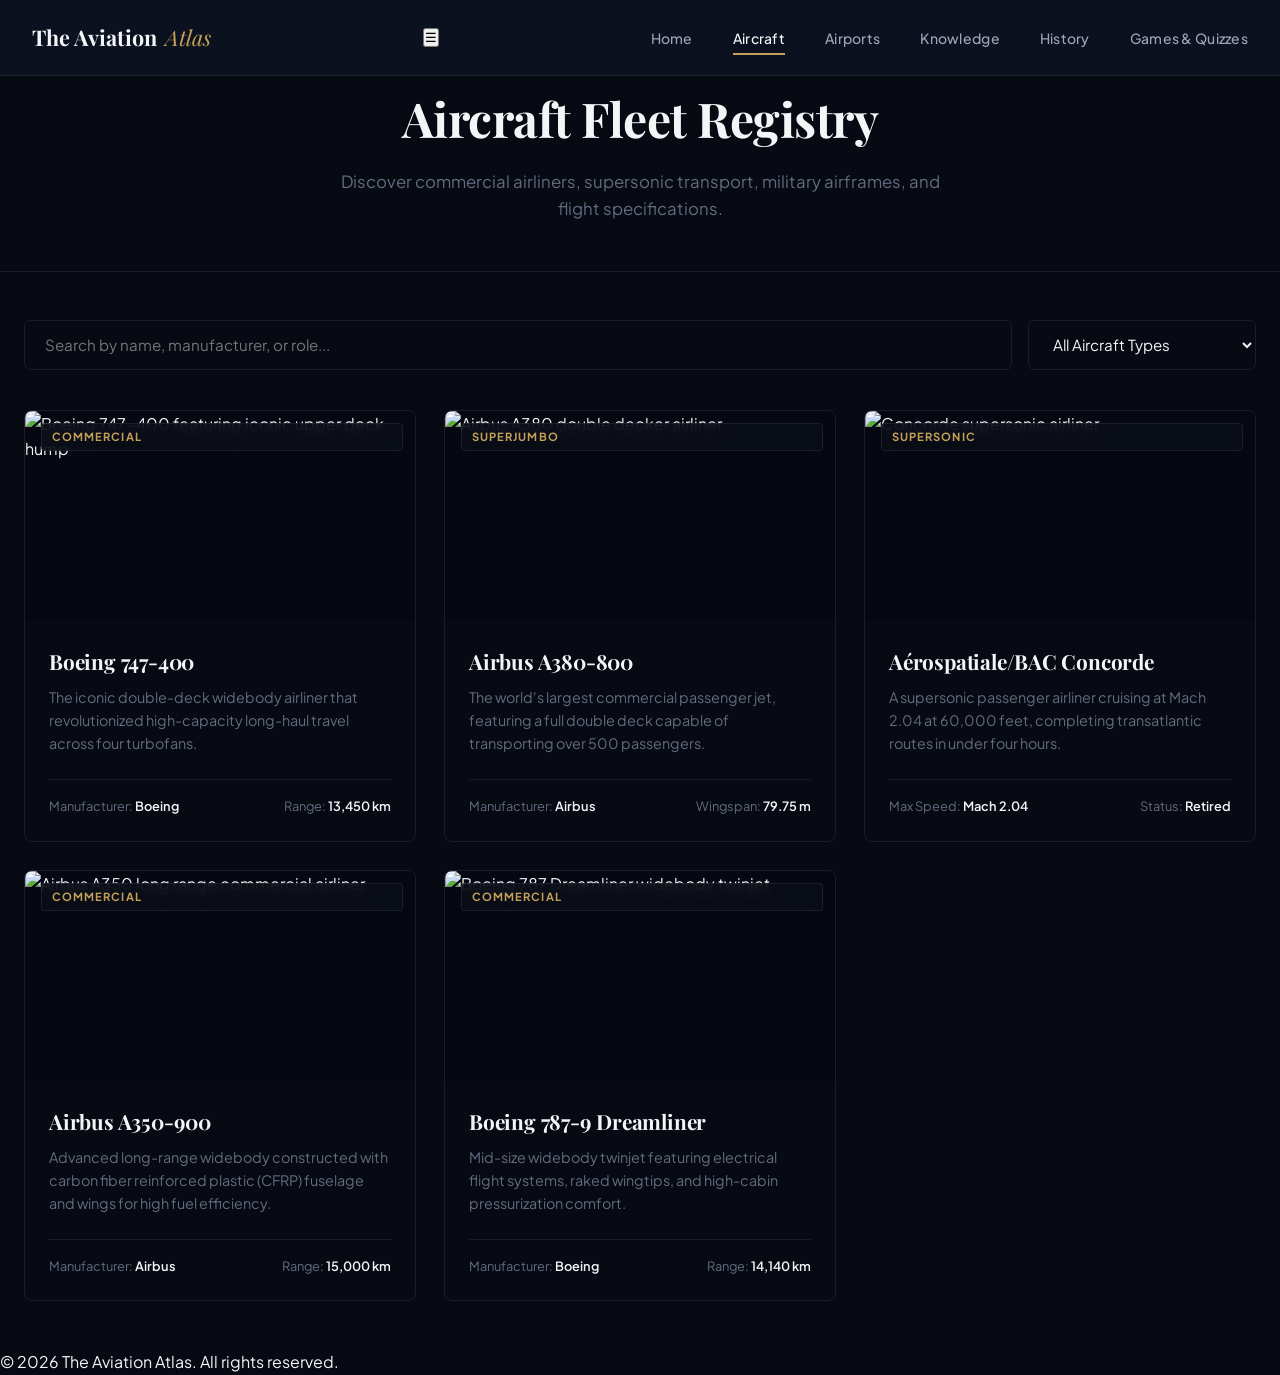
==== commit c3cfb9f8: "Update aircraft.html" ====
--- a/aircraft.html
+++ b/aircraft.html
@@ -62,17 +62,16 @@
         <option value="all">All Aircraft Types</option>
         <option value="commercial">Commercial Widebody</option>
         <option value="supersonic">Supersonic</option>
-        <option value="historic">Historic</option>
       </select>
     </div>
 
     <div class="aircraft-grid" id="aircraftGrid">
       
-      <!-- Boeing 747 -->
+      <!-- Boeing 747-400 (Distinct Upper Deck Hump) -->
       <article class="aircraft-card" data-type="commercial" data-search="boeing 747 queen of the skies commercial widebody airliner">
         <div class="card-img-wrap">
           <span class="card-tag">Commercial</span>
-          <img src="https://images.unsplash.com/photo-1540959733332-eab4deabeeaf?auto=format&fit=crop&w=800&q=80" alt="Boeing 747 passenger jet in flight" loading="lazy">
+          <img src="https://images.unsplash.com/photo-1540959733332-eab4deabeeaf?auto=format&fit=crop&w=800&q=80" alt="Boeing 747-400 featuring iconic upper deck hump" loading="lazy">
         </div>
         <div class="card-body">
           <h3>Boeing 747-400</h3>
@@ -84,11 +83,11 @@
         </div>
       </article>
 
-      <!-- Airbus A380 -->
+      <!-- Airbus A380-800 (Full Double Deck Passenger Jet) -->
       <article class="aircraft-card" data-type="commercial" data-search="airbus a380 superjumbo double decker widebody">
         <div class="card-img-wrap">
           <span class="card-tag">Superjumbo</span>
-          <img src="https://images.unsplash.com/photo-1570789210967-2cac24afeb00?auto=format&fit=crop&w=800&q=80" alt="Airbus A380 commercial aircraft" loading="lazy">
+          <img src="https://images.unsplash.com/photo-1570789210967-2cac24afeb00?auto=format&fit=crop&w=800&q=80" alt="Airbus A380 double decker airliner" loading="lazy">
         </div>
         <div class="card-body">
           <h3>Airbus A380-800</h3>
@@ -100,7 +99,7 @@
         </div>
       </article>
 
-      <!-- Concorde -->
+      <!-- Concorde (Delta Wing Supersonic Jet) -->
       <article class="aircraft-card" data-type="supersonic" data-search="concorde supersonic jet bac sud aviation passenger airliner">
         <div class="card-img-wrap">
           <span class="card-tag">Supersonic</span>
@@ -116,11 +115,11 @@
         </div>
       </article>
 
-      <!-- Airbus A350 -->
+      <!-- Airbus A350-900 (Modern Carbon Fiber Twinjet) -->
       <article class="aircraft-card" data-type="commercial" data-search="airbus a350 widebody twin engine jet airliner">
         <div class="card-img-wrap">
           <span class="card-tag">Commercial</span>
-          <img src="https://images.unsplash.com/photo-1512100356356-de1b84283e18?auto=format&fit=crop&w=800&q=80" alt="Airbus A350 in flight" loading="lazy">
+          <img src="https://images.unsplash.com/photo-1512100356356-de1b84283e18?auto=format&fit=crop&w=800&q=80" alt="Airbus A350 long range commercial airliner" loading="lazy">
         </div>
         <div class="card-body">
           <h3>Airbus A350-900</h3>
@@ -136,7 +135,7 @@
       <article class="aircraft-card" data-type="commercial" data-search="boeing 787 dreamliner widebody commercial">
         <div class="card-img-wrap">
           <span class="card-tag">Commercial</span>
-          <img src="https://images.unsplash.com/photo-1519074069444-1ba4ea16d68c?auto=format&fit=crop&w=800&q=80" alt="Boeing 787 Dreamliner" loading="lazy">
+          <img src="https://images.unsplash.com/photo-1519074069444-1ba4ea16d68c?auto=format&fit=crop&w=800&q=80" alt="Boeing 787 Dreamliner widebody twinjet" loading="lazy">
         </div>
         <div class="card-body">
           <h3>Boeing 787-9 Dreamliner</h3>
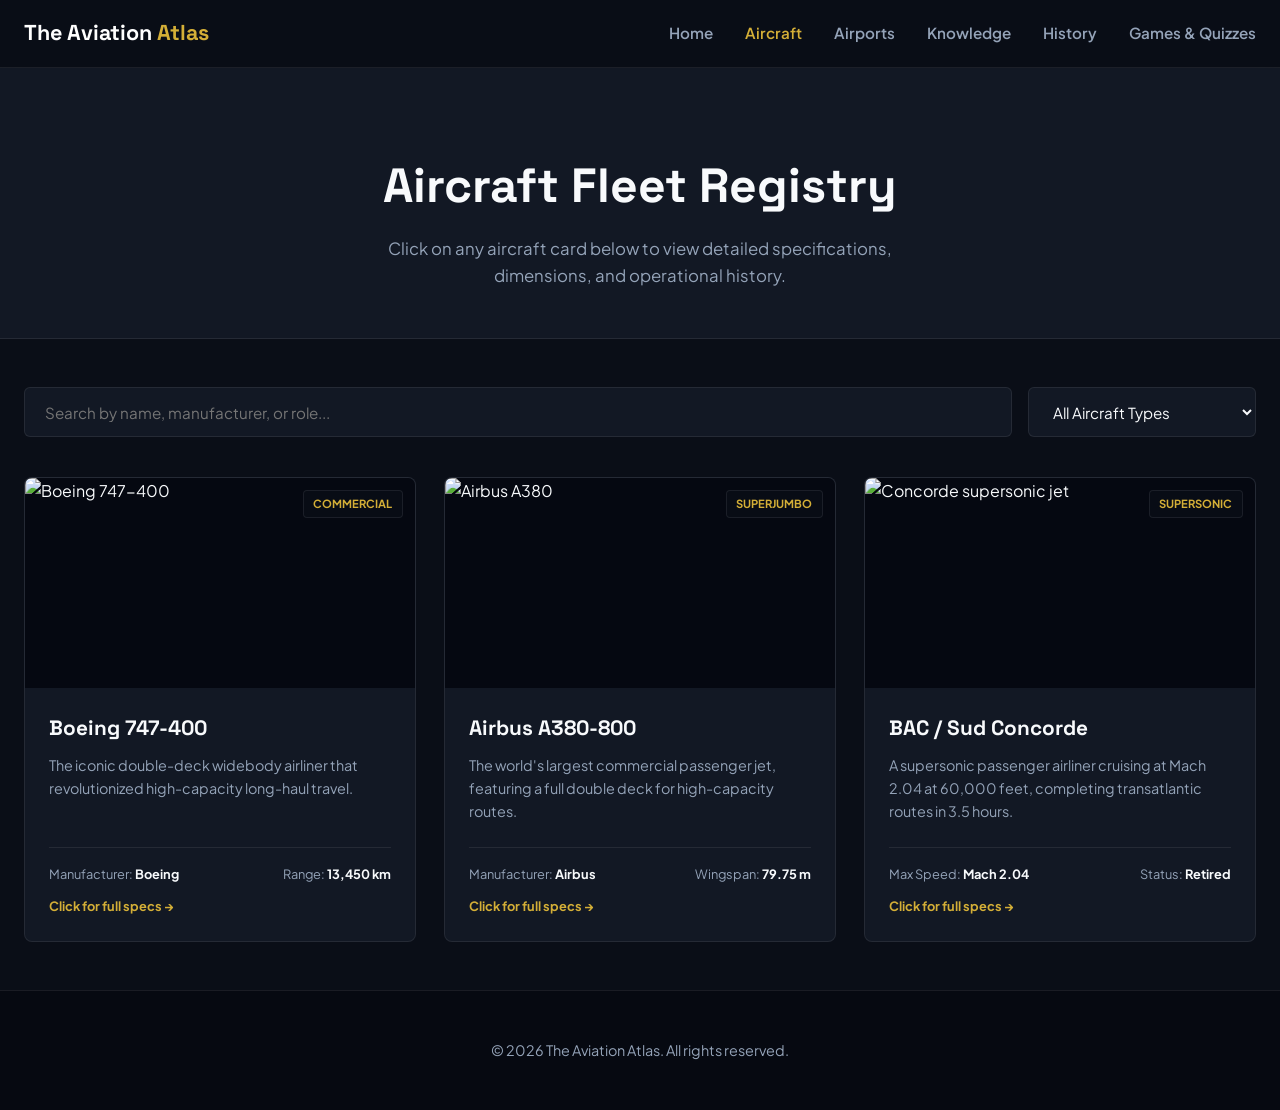
==== commit 0cbcfd1c: "Update aircraft.html" ====
--- a/aircraft.html
+++ b/aircraft.html
@@ -19,9 +19,9 @@
     .search-input { flex: 1; min-width: 260px; background: var(--bg-card); border: 1px solid var(--border-subtle); color: #fff; padding: 0.85rem 1.25rem; border-radius: 6px; font-family: var(--font-body); font-size: 0.95rem; }
     .search-input:focus { outline: none; border-color: var(--accent-gold); }
     .filter-select { background: var(--bg-card); border: 1px solid var(--border-subtle); color: var(--text-main); padding: 0.85rem 1.25rem; border-radius: 6px; font-family: var(--font-body); font-size: 0.95rem; cursor: pointer; }
-    .filter-select:focus { outline: none; border-color: var(--accent-gold); }
+    
     .aircraft-grid { display: grid; grid-template-columns: repeat(auto-fill, minmax(320px, 1fr)); gap: 1.75rem; }
-    .aircraft-card { background-color: var(--bg-card); border: 1px solid var(--border-subtle); border-radius: 8px; overflow: hidden; transition: all 0.25s ease; display: flex; flex-direction: column; }
+    .aircraft-card { background-color: var(--bg-card); border: 1px solid var(--border-subtle); border-radius: 8px; overflow: hidden; transition: all 0.25s ease; display: flex; flex-direction: column; cursor: pointer; }
     .aircraft-card:hover { background-color: var(--bg-card-hover); border-color: var(--accent-gold); transform: translateY(-4px); }
     .card-img-wrap { position: relative; height: 210px; overflow: hidden; background-color: #050811; }
     .card-img-wrap img { width: 100%; height: 100%; object-fit: cover; }
@@ -31,6 +31,58 @@
     .card-body p { color: var(--text-muted); font-size: 0.9rem; margin-bottom: 1.5rem; flex-grow: 1; }
     .card-specs { display: flex; justify-content: space-between; padding-top: 1rem; border-top: 1px solid var(--border-subtle); font-size: 0.8rem; color: var(--text-muted); }
     .card-specs strong { color: var(--text-main); }
+    .click-hint { color: var(--accent-gold); font-size: 0.8rem; font-weight: 700; margin-top: 0.75rem; display: block; }
+
+    /* Detail Modal Popup */
+    .modal-overlay {
+      position: fixed;
+      top: 0; left: 0; width: 100%; height: 100%;
+      background: rgba(5, 8, 17, 0.85);
+      backdrop-filter: blur(8px);
+      z-index: 2000;
+      display: none;
+      align-items: center;
+      justify-content: center;
+      padding: 1.5rem;
+    }
+    .modal-content {
+      background: var(--bg-card);
+      border: 1px solid var(--accent-gold);
+      border-radius: 8px;
+      max-width: 700px;
+      width: 100%;
+      max-height: 90vh;
+      overflow-y: auto;
+      padding: 2rem;
+      position: relative;
+    }
+    .modal-close {
+      position: absolute;
+      top: 1rem; right: 1rem;
+      background: none; border: none;
+      color: #fff; font-size: 1.5rem; cursor: pointer;
+    }
+    .modal-img {
+      width: 100%;
+      height: 280px;
+      object-fit: cover;
+      border-radius: 6px;
+      margin-bottom: 1.5rem;
+    }
+    .modal-specs-table {
+      width: 100%;
+      border-collapse: collapse;
+      margin-top: 1rem;
+    }
+    .modal-specs-table td {
+      padding: 0.6rem;
+      border-bottom: 1px solid var(--border-subtle);
+      font-size: 0.9rem;
+    }
+    .modal-specs-table td:first-child {
+      color: var(--text-muted);
+      font-weight: 600;
+    }
   </style>
 </head>
 <body>
@@ -52,7 +104,7 @@
 
   <section class="page-header">
     <h1>Aircraft Fleet Registry</h1>
-    <p>Discover commercial airliners, supersonic transport, military airframes, and flight specifications.</p>
+    <p>Click on any aircraft card below to view detailed specifications, dimensions, and operational history.</p>
   </section>
 
   <main class="container">
@@ -67,88 +119,77 @@
 
     <div class="aircraft-grid" id="aircraftGrid">
       
-      <!-- Boeing 747-400 (Distinct Upper Deck Hump) -->
-      <article class="aircraft-card" data-type="commercial" data-search="boeing 747 queen of the skies commercial widebody airliner">
+      <!-- Boeing 747-400 -->
+      <article class="aircraft-card" data-type="commercial" data-search="boeing 747 queen of the skies commercial widebody airliner" onclick="openDetails('Boeing 747-400', 'Boeing', '13,450 km', 'Mach 0.85', '4x Pratt & Whitney PW4000', '65.1 m', 'The Boeing 747-400 is an iconic long-range widebody passenger jet featuring a distinctive double-deck layout and four turbofan engines.', 'https://images.unsplash.com/photo-1540959733332-eab4deabeeaf?auto=format&fit=crop&w=800&q=80')">
         <div class="card-img-wrap">
           <span class="card-tag">Commercial</span>
-          <img src="https://images.unsplash.com/photo-1540959733332-eab4deabeeaf?auto=format&fit=crop&w=800&q=80" alt="Boeing 747-400 featuring iconic upper deck hump" loading="lazy">
+          <img src="https://images.unsplash.com/photo-1540959733332-eab4deabeeaf?auto=format&fit=crop&w=800&q=80" alt="Boeing 747-400" loading="lazy">
         </div>
         <div class="card-body">
           <h3>Boeing 747-400</h3>
-          <p>The iconic double-deck widebody airliner that revolutionized high-capacity long-haul travel across four turbofans.</p>
+          <p>The iconic double-deck widebody airliner that revolutionized high-capacity long-haul travel.</p>
           <div class="card-specs">
             <span>Manufacturer: <strong>Boeing</strong></span>
             <span>Range: <strong>13,450 km</strong></span>
           </div>
+          <span class="click-hint">Click for full specs &rarr;</span>
         </div>
       </article>
 
-      <!-- Airbus A380-800 (Full Double Deck Passenger Jet) -->
-      <article class="aircraft-card" data-type="commercial" data-search="airbus a380 superjumbo double decker widebody">
+      <!-- Airbus A380-800 -->
+      <article class="aircraft-card" data-type="commercial" data-search="airbus a380 superjumbo double decker widebody" onclick="openDetails('Airbus A380-800', 'Airbus', '15,200 km', 'Mach 0.85', '4x Engine Alliance GP7200', '79.75 m', 'The Airbus A380 is the world\'s largest commercial passenger jet, equipped with a full-length double deck capable of transporting over 500 passengers in quiet long-haul comfort.', 'https://images.unsplash.com/photo-1570789210967-2cac24afeb00?auto=format&fit=crop&w=800&q=80')">
         <div class="card-img-wrap">
           <span class="card-tag">Superjumbo</span>
-          <img src="https://images.unsplash.com/photo-1570789210967-2cac24afeb00?auto=format&fit=crop&w=800&q=80" alt="Airbus A380 double decker airliner" loading="lazy">
+          <img src="https://images.unsplash.com/photo-1570789210967-2cac24afeb00?auto=format&fit=crop&w=800&q=80" alt="Airbus A380" loading="lazy">
         </div>
         <div class="card-body">
           <h3>Airbus A380-800</h3>
-          <p>The world's largest commercial passenger jet, featuring a full double deck capable of transporting over 500 passengers.</p>
+          <p>The world's largest commercial passenger jet, featuring a full double deck for high-capacity routes.</p>
           <div class="card-specs">
             <span>Manufacturer: <strong>Airbus</strong></span>
             <span>Wingspan: <strong>79.75 m</strong></span>
           </div>
+          <span class="click-hint">Click for full specs &rarr;</span>
         </div>
       </article>
 
-      <!-- Concorde (Delta Wing Supersonic Jet) -->
-      <article class="aircraft-card" data-type="supersonic" data-search="concorde supersonic jet bac sud aviation passenger airliner">
+      <!-- Concorde -->
+      <article class="aircraft-card" data-type="supersonic" data-search="concorde supersonic jet bac sud aviation passenger airliner" onclick="openDetails('BAC / Sud Concorde', 'Aérospatiale / BAC', '7,250 km', 'Mach 2.04', '4x Rolls-Royce/Snecma Olympus 593', '25.6 m', 'Concorde was a turbojet-powered supersonic passenger airliner that operated transatlantic routes at more than twice the speed of sound.', 'https://images.unsplash.com/photo-1569154941061-e231b4725ef1?auto=format&fit=crop&w=800&q=80')">
         <div class="card-img-wrap">
           <span class="card-tag">Supersonic</span>
-          <img src="https://images.unsplash.com/photo-1569154941061-e231b4725ef1?auto=format&fit=crop&w=800&q=80" alt="Concorde supersonic airliner" loading="lazy">
+          <img src="https://images.unsplash.com/photo-1569154941061-e231b4725ef1?auto=format&fit=crop&w=800&q=80" alt="Concorde supersonic jet" loading="lazy">
         </div>
         <div class="card-body">
-          <h3>Aérospatiale/BAC Concorde</h3>
-          <p>A supersonic passenger airliner cruising at Mach 2.04 at 60,000 feet, completing transatlantic routes in under four hours.</p>
+          <h3>BAC / Sud Concorde</h3>
+          <p>A supersonic passenger airliner cruising at Mach 2.04 at 60,000 feet, completing transatlantic routes in 3.5 hours.</p>
           <div class="card-specs">
             <span>Max Speed: <strong>Mach 2.04</strong></span>
             <span>Status: <strong>Retired</strong></span>
           </div>
+          <span class="click-hint">Click for full specs &rarr;</span>
         </div>
       </article>
 
-      <!-- Airbus A350-900 (Modern Carbon Fiber Twinjet) -->
-      <article class="aircraft-card" data-type="commercial" data-search="airbus a350 widebody twin engine jet airliner">
-        <div class="card-img-wrap">
-          <span class="card-tag">Commercial</span>
-          <img src="https://images.unsplash.com/photo-1512100356356-de1b84283e18?auto=format&fit=crop&w=800&q=80" alt="Airbus A350 long range commercial airliner" loading="lazy">
-        </div>
-        <div class="card-body">
-          <h3>Airbus A350-900</h3>
-          <p>Advanced long-range widebody constructed with carbon fiber reinforced plastic (CFRP) fuselage and wings for high fuel efficiency.</p>
-          <div class="card-specs">
-            <span>Manufacturer: <strong>Airbus</strong></span>
-            <span>Range: <strong>15,000 km</strong></span>
-          </div>
-        </div>
-      </article>
-
-      <!-- Boeing 787 Dreamliner -->
-      <article class="aircraft-card" data-type="commercial" data-search="boeing 787 dreamliner widebody commercial">
-        <div class="card-img-wrap">
-          <span class="card-tag">Commercial</span>
-          <img src="https://images.unsplash.com/photo-1519074069444-1ba4ea16d68c?auto=format&fit=crop&w=800&q=80" alt="Boeing 787 Dreamliner widebody twinjet" loading="lazy">
-        </div>
-        <div class="card-body">
-          <h3>Boeing 787-9 Dreamliner</h3>
-          <p>Mid-size widebody twinjet featuring electrical flight systems, raked wingtips, and high-cabin pressurization comfort.</p>
-          <div class="card-specs">
-            <span>Manufacturer: <strong>Boeing</strong></span>
-            <span>Range: <strong>14,140 km</strong></span>
-          </div>
-        </div>
-      </article>
-
     </div>
   </main>
+
+  <!-- Detail Modal -->
+  <div class="modal-overlay" id="detailModal">
+    <div class="modal-content">
+      <button class="modal-close" onclick="closeDetails()">&times;</button>
+      <img id="mImg" src="" alt="" class="modal-img">
+      <h2 id="mTitle" style="font-family: var(--font-heading); margin-bottom: 0.5rem;"></h2>
+      <p id="mDesc" style="color: var(--text-muted); font-size: 0.95rem; margin-bottom: 1.5rem;"></p>
+      
+      <table class="modal-specs-table">
+        <tr><td>Manufacturer</td><td id="mManufacturer"></td></tr>
+        <tr><td>Operational Range</td><td id="mRange"></td></tr>
+        <tr><td>Cruising Speed</td><td id="mSpeed"></td></tr>
+        <tr><td>Powerplant</td><td id="mPowerplant"></td></tr>
+        <tr><td>Wingspan</td><td id="mWingspan"></td></tr>
+      </table>
+    </div>
+  </div>
 
   <footer>
     <p>&copy; 2026 The Aviation Atlas. All rights reserved.</p>
@@ -156,6 +197,7 @@
 
   <script>
     function toggleMenu() { document.getElementById('navLinks').classList.toggle('open'); }
+
     function filterAircraft() {
       const q = document.getElementById('aircraftSearch').value.toLowerCase();
       const t = document.getElementById('typeFilter').value;
@@ -165,6 +207,23 @@
         card.style.display = (matchQ && matchT) ? 'flex' : 'none';
       });
     }
+
+    function openDetails(title, manufacturer, range, speed, powerplant, wingspan, desc, imgUrl) {
+      document.getElementById('mTitle').textContent = title;
+      document.getElementById('mManufacturer').textContent = manufacturer;
+      document.getElementById('mRange').textContent = range;
+      document.getElementById('mSpeed').textContent = speed;
+      document.getElementById('mPowerplant').textContent = powerplant;
+      document.getElementById('mWingspan').textContent = wingspan;
+      document.getElementById('mDesc').textContent = desc;
+      document.getElementById('mImg').src = imgUrl;
+
+      document.getElementById('detailModal').style.display = 'flex';
+    }
+
+    function closeDetails() {
+      document.getElementById('detailModal').style.display = 'none';
+    }
   </script>
 </body>
 </html>
--- a/styles.css
+++ b/styles.css
@@ -1,385 +1,208 @@
-/* ==========================================================================
-   THE AVIATION ATLAS — DESIGN SYSTEM & ARCHITECTURE
-   ========================================================================== */
-
-@import url('https://fonts.googleapis.com/css2?family=Playfair+Display:ital,wght@0,600;0,700;1,400&family=Plus+Jakarta+Sans:wght@400;500;600;700&display=swap');
-
 :root {
-  /* Color Palette */
-  --bg-dark: #070a12;
-  --bg-surface: #0e1424;
-  --bg-surface-elevated: #151d30;
-  --bg-glass: rgba(14, 20, 36, 0.75);
-  
-  --accent-gold: #c5a059;
-  --accent-gold-hover: #dbb367;
-  --accent-gold-soft: rgba(197, 160, 89, 0.12);
-  
-  --text-primary: #f4f5f7;
-  --text-secondary: #9da6b8;
-  --text-muted: #626c7f;
-  
+  --bg-dark: #0a0e17;
+  --bg-card: #121824;
+  --bg-card-hover: #1a2335;
+  --accent-gold: #d4af37;
+  --accent-blue: #2563eb;
+  --text-main: #f8fafc;
+  --text-muted: #94a3b8;
   --border-subtle: rgba(255, 255, 255, 0.08);
-  --border-accent: rgba(197, 160, 89, 0.3);
-  
-  /* Typography */
-  --font-heading: 'Playfair Display', Georgia, serif;
-  --font-body: 'Plus Jakarta Sans', -apple-system, BlinkMacSystemFont, sans-serif;
-  
-  /* Layout & Spacing */
   --max-width: 1280px;
-  --nav-height: 76px;
-  --transition-smooth: all 0.3s cubic-bezier(0.16, 1, 0.3, 1);
-}
-
-/* Base Reset */
-*, *::before, *::after {
-  box-sizing: border-box;
-  margin: 0;
-  padding: 0;
-}
-
-html {
-  scroll-behavior: smooth;
-  font-size: 16px;
-}
+  --font-heading: 'Space Grotesk', sans-serif;
+  --font-body: 'Plus Jakarta Sans', sans-serif;
+}
+
+* { box-sizing: border-box; margin: 0; padding: 0; }
 
 body {
   background-color: var(--bg-dark);
-  color: var(--text-primary);
+  color: var(--text-main);
   font-family: var(--font-body);
   line-height: 1.6;
-  -webkit-font-smoothing: antialiased;
   overflow-x: hidden;
 }
 
-img {
-  max-width: 100%;
-  height: auto;
-  display: block;
-}
-
-a {
-  color: inherit;
-  text-decoration: none;
-}
-
-/* Typography Utilities */
-h1, h2, h3, .serif {
-  font-family: var(--font-heading);
-  font-weight: 700;
-  letter-spacing: -0.01em;
-}
-
-.section-label {
-  font-size: 0.75rem;
-  font-weight: 700;
-  text-transform: uppercase;
-  letter-spacing: 0.15em;
-  color: var(--accent-gold);
-  margin-bottom: 0.75rem;
-  display: inline-block;
-}
-
-.section-title {
-  font-size: clamp(2rem, 4vw, 2.75rem);
-  line-height: 1.2;
-  margin-bottom: 1rem;
-}
-
-.section-desc {
-  color: var(--text-secondary);
-  font-size: 1.05rem;
-  max-width: 600px;
-}
-
-/* Navigation */
 header {
-  position: fixed;
+  position: sticky;
   top: 0;
-  left: 0;
-  width: 100%;
-  height: var(--nav-height);
-  background-color: var(--bg-glass);
-  backdrop-filter: blur(16px);
-  -webkit-backdrop-filter: blur(16px);
+  z-index: 1000;
+  background: rgba(10, 14, 23, 0.92);
+  backdrop-filter: blur(12px);
   border-bottom: 1px solid var(--border-subtle);
-  z-index: 1000;
 }
 
 .nav-container {
   max-width: var(--max-width);
-  height: 100%;
   margin: 0 auto;
-  padding: 0 2rem;
+  padding: 1rem 1.5rem;
   display: flex;
+  justify-content: space-between;
   align-items: center;
-  justify-content: space-between;
 }
 
 .logo {
   font-family: var(--font-heading);
   font-size: 1.35rem;
   font-weight: 700;
-  color: var(--text-primary);
-  display: flex;
-  align-items: center;
-  gap: 0.5rem;
-}
-
-.logo span {
-  color: var(--accent-gold);
-  font-style: italic;
-  font-weight: 400;
-}
+  color: #fff;
+  text-decoration: none;
+}
+
+.logo span { color: var(--accent-gold); }
 
 .nav-links {
   display: flex;
-  gap: 2.5rem;
+  gap: 2rem;
   list-style: none;
 }
 
 .nav-links a {
-  font-size: 0.875rem;
-  font-weight: 500;
-  color: var(--text-secondary);
-  letter-spacing: 0.02em;
-  transition: var(--transition-smooth);
-  position: relative;
-  padding: 0.5rem 0;
-}
-
-.nav-links a:hover,
-.nav-links a.active {
-  color: var(--text-primary);
-}
-
-.nav-links a.active::after,
-.nav-links a:hover::after {
-  content: '';
-  position: absolute;
-  bottom: 0;
-  left: 0;
-  width: 100%;
-  height: 2px;
-  background-color: var(--accent-gold);
-}
-
-.menu-toggle {
+  color: var(--text-muted);
+  text-decoration: none;
+  font-size: 0.95rem;
+  font-weight: 600;
+  transition: color 0.2s ease;
+}
+
+.nav-links a:hover, .nav-links a.active {
+  color: var(--accent-gold);
+}
+
+.mobile-menu-btn {
   display: none;
   background: none;
   border: none;
-  color: var(--text-primary);
+  color: #fff;
   font-size: 1.5rem;
   cursor: pointer;
 }
 
-/* Hero Section */
 .hero {
   position: relative;
-  min-height: 100vh;
-  display: flex;
-  align-items: center;
-  padding: calc(var(--nav-height) + 4rem) 2rem 6rem;
-  background: linear-gradient(180deg, rgba(7, 10, 18, 0.4) 0%, rgba(7, 10, 18, 0.95) 100%),
+  padding: 6rem 1.5rem 5rem;
+  background: linear-gradient(180deg, rgba(10, 14, 23, 0.65) 0%, var(--bg-dark) 100%),
               url('https://images.unsplash.com/photo-1540959733332-eab4deabeeaf?auto=format&fit=crop&w=2000&q=80') center/cover no-repeat;
-}
-
-.hero-content {
-  max-width: var(--max-width);
-  margin: 0 auto;
-  width: 100%;
-}
-
-.hero-text-block {
-  max-width: 720px;
+  text-align: center;
+  border-bottom: 1px solid var(--border-subtle);
+}
+
+.hero-content { max-width: 800px; margin: 0 auto; }
+
+.badge {
+  display: inline-block;
+  background: rgba(212, 175, 55, 0.15);
+  color: var(--accent-gold);
+  border: 1px solid rgba(212, 175, 55, 0.3);
+  padding: 0.35rem 0.85rem;
+  border-radius: 50px;
+  font-size: 0.8rem;
+  font-weight: 700;
+  text-transform: uppercase;
+  letter-spacing: 0.08em;
+  margin-bottom: 1.25rem;
 }
 
 .hero h1 {
-  font-size: clamp(2.75rem, 6vw, 4.5rem);
-  line-height: 1.1;
-  margin-bottom: 1.5rem;
-  font-weight: 700;
-}
-
-.hero h1 em {
-  font-style: italic;
-  color: var(--accent-gold);
-  font-weight: 400;
+  font-family: var(--font-heading);
+  font-size: clamp(2.5rem, 5vw, 3.75rem);
+  line-height: 1.15;
+  margin-bottom: 1.25rem;
+  font-weight: 700;
 }
 
 .hero p {
-  font-size: 1.2rem;
-  color: var(--text-secondary);
-  margin-bottom: 2.5rem;
-  line-height: 1.7;
-  max-width: 620px;
-}
-
-.hero-actions {
-  display: flex;
-  gap: 1.25rem;
-  align-items: center;
-}
-
-/* Button System */
-.btn-primary {
-  display: inline-flex;
-  align-items: center;
-  justify-content: center;
-  padding: 0.95rem 2rem;
-  background-color: var(--accent-gold);
-  color: var(--bg-dark);
-  font-size: 0.875rem;
-  font-weight: 700;
-  letter-spacing: 0.05em;
-  text-transform: uppercase;
-  border-radius: 2px;
-  transition: var(--transition-smooth);
-  border: 1px solid var(--accent-gold);
-}
-
-.btn-primary:hover {
-  background-color: var(--accent-gold-hover);
-  border-color: var(--accent-gold-hover);
-  transform: translateY(-2px);
-}
-
-.btn-secondary {
-  display: inline-flex;
-  align-items: center;
-  justify-content: center;
-  padding: 0.95rem 2rem;
-  background-color: transparent;
-  color: var(--text-primary);
-  font-size: 0.875rem;
-  font-weight: 600;
-  letter-spacing: 0.05em;
-  text-transform: uppercase;
-  border-radius: 2px;
+  font-size: 1.15rem;
+  color: var(--text-muted);
+  margin-bottom: 2rem;
+  max-width: 650px;
+  margin-left: auto;
+  margin-right: auto;
+}
+
+.hero-buttons { display: flex; gap: 1rem; justify-content: center; flex-wrap: wrap; }
+
+.btn {
+  display: inline-block;
+  padding: 0.85rem 1.75rem;
+  border-radius: 6px;
+  font-weight: 700;
+  font-size: 0.95rem;
+  text-decoration: none;
+  transition: all 0.2s ease;
+}
+
+.btn-primary { background-color: var(--accent-gold); color: var(--bg-dark); }
+.btn-primary:hover { background-color: #e5c158; transform: translateY(-2px); }
+
+.btn-secondary { background-color: rgba(255, 255, 255, 0.05); color: #fff; border: 1px solid var(--border-subtle); }
+.btn-secondary:hover { background-color: rgba(255, 255, 255, 0.1); border-color: rgba(255, 255, 255, 0.2); }
+
+.section { max-width: var(--max-width); margin: 0 auto; padding: 4.5rem 1.5rem; }
+.section-title-wrap { margin-bottom: 2.5rem; }
+.section-title-wrap h2 { font-family: var(--font-heading); font-size: 1.85rem; margin-bottom: 0.5rem; }
+.section-title-wrap p { color: var(--text-muted); font-size: 0.95rem; }
+
+.hub-grid { display: grid; grid-template-columns: repeat(auto-fit, minmax(240px, 1fr)); gap: 1.5rem; }
+
+.hub-card {
+  background-color: var(--bg-card);
   border: 1px solid var(--border-subtle);
-  transition: var(--transition-smooth);
-}
-
-.btn-secondary:hover {
-  border-color: var(--text-primary);
-  background-color: rgba(255, 255, 255, 0.03);
-}
-
-/* Layout Containers & Sections */
-.section {
-  padding: 7rem 2rem;
-  border-bottom: 1px solid var(--border-subtle);
-}
-
-.section-container {
-  max-width: var(--max-width);
-  margin: 0 auto;
-}
-
-.section-header {
-  margin-bottom: 3.5rem;
-  display: flex;
-  justify-content: space-between;
-  align-items: flex-end;
-}
-
-/* Grid Layouts */
-.grid-3 {
-  display: grid;
-  grid-template-columns: repeat(auto-fit, minmax(340px, 1fr));
-  gap: 2rem;
-}
-
-/* Card Component */
-.card {
-  background-color: var(--bg-surface);
-  border: 1px solid var(--border-subtle);
-  border-radius: 4px;
-  overflow: hidden;
-  transition: var(--transition-smooth);
+  border-radius: 8px;
+  padding: 2rem 1.5rem;
+  text-decoration: none;
+  color: inherit;
+  transition: all 0.25s ease;
   display: flex;
   flex-direction: column;
 }
 
-.card:hover {
-  border-color: var(--border-accent);
+.hub-card:hover {
+  background-color: var(--bg-card-hover);
+  border-color: var(--accent-gold);
   transform: translateY(-4px);
-  background-color: var(--bg-surface-elevated);
-}
-
-.card-image-wrap {
-  position: relative;
-  width: 100%;
-  padding-top: 60%;
-  overflow: hidden;
-  background-color: var(--bg-dark);
-}
-
-.card-image-wrap img {
-  position: absolute;
-  top: 0;
-  left: 0;
-  width: 100%;
-  height: 100%;
-  object-fit: cover;
-  transition: var(--transition-smooth);
-}
-
-.card:hover .card-image-wrap img {
-  transform: scale(1.05);
-}
-
-.card-tag {
-  position: absolute;
-  top: 1rem;
-  left: 1rem;
-  background: rgba(7, 10, 18, 0.85);
-  backdrop-filter: blur(8px);
-  border: 1px solid var(--border-subtle);
-  padding: 0.35rem 0.75rem;
-  font-size: 0.7rem;
-  font-weight: 700;
-  letter-spacing: 0.1em;
-  text-transform: uppercase;
-  color: var(--accent-gold);
-}
-
-.card-body {
-  padding: 1.75rem;
-  display: flex;
-  flex-direction: column;
-  flex-grow: 1;
-}
-
-.card-body h3 {
-  font-size: 1.35rem;
-  margin-bottom: 0.75rem;
-  color: var(--text-primary);
-}
-
-.card-body p {
-  color: var(--text-secondary);
-  font-size: 0.95rem;
-  line-height: 1.6;
-  margin-bottom: 1.5rem;
-  flex-grow: 1;
-}
-
-.card-specs {
-  display: flex;
-  justify-content: space-between;
-  padding-top: 1rem;
+}
+
+.hub-icon { font-size: 2rem; margin-bottom: 1rem; }
+.hub-card h3 { font-family: var(--font-heading); font-size: 1.25rem; margin-bottom: 0.5rem; }
+.hub-card p { color: var(--text-muted); font-size: 0.9rem; margin-bottom: 1.5rem; flex-grow: 1; }
+.hub-link-text { color: var(--accent-gold); font-weight: 700; font-size: 0.85rem; display: flex; align-items: center; gap: 0.35rem; }
+
+.news-grid { display: grid; grid-template-columns: 2fr 1fr; gap: 2rem; }
+@media (max-width: 900px) { .news-grid { grid-template-columns: 1fr; } }
+
+.featured-article { background-color: var(--bg-card); border: 1px solid var(--border-subtle); border-radius: 8px; overflow: hidden; }
+.article-img { width: 100%; height: 320px; object-fit: cover; }
+.article-body { padding: 2rem; }
+.article-meta { font-size: 0.8rem; color: var(--accent-gold); font-weight: 700; text-transform: uppercase; margin-bottom: 0.5rem; }
+.article-body h3 { font-family: var(--font-heading); font-size: 1.5rem; margin-bottom: 0.75rem; }
+.article-body p { color: var(--text-muted); font-size: 0.95rem; margin-bottom: 1.25rem; }
+
+.news-sidebar { display: flex; flex-direction: column; gap: 1.25rem; }
+.news-item { background-color: var(--bg-card); border: 1px solid var(--border-subtle); border-radius: 8px; padding: 1.25rem; }
+.news-item h4 { font-size: 1.05rem; margin-bottom: 0.4rem; }
+.news-item p { color: var(--text-muted); font-size: 0.85rem; }
+
+footer {
+  background-color: #060911;
   border-top: 1px solid var(--border-subtle);
-  font-size: 0.8rem;
+  padding: 3rem 1.5rem;
+  text-align: center;
   color: var(--text-muted);
-}
-
-.card-specs span strong {
-  color: var(--text-primary);
-  font-weight: 600;
-}
-
-/* Timeline Section */
-.timeline {
-  
+  font-size: 0.9rem;
+}
+
+@media (max-width: 768px) {
+  .nav-links {
+    display: none;
+    position: absolute;
+    top: 100%;
+    left: 0;
+    width: 100%;
+    background-color: var(--bg-card);
+    flex-direction: column;
+    padding: 1.5rem;
+    border-bottom: 1px solid var(--border-subtle);
+  }
+  .nav-links.open { display: flex; }
+  .mobile-menu-btn { display: block; }
+}
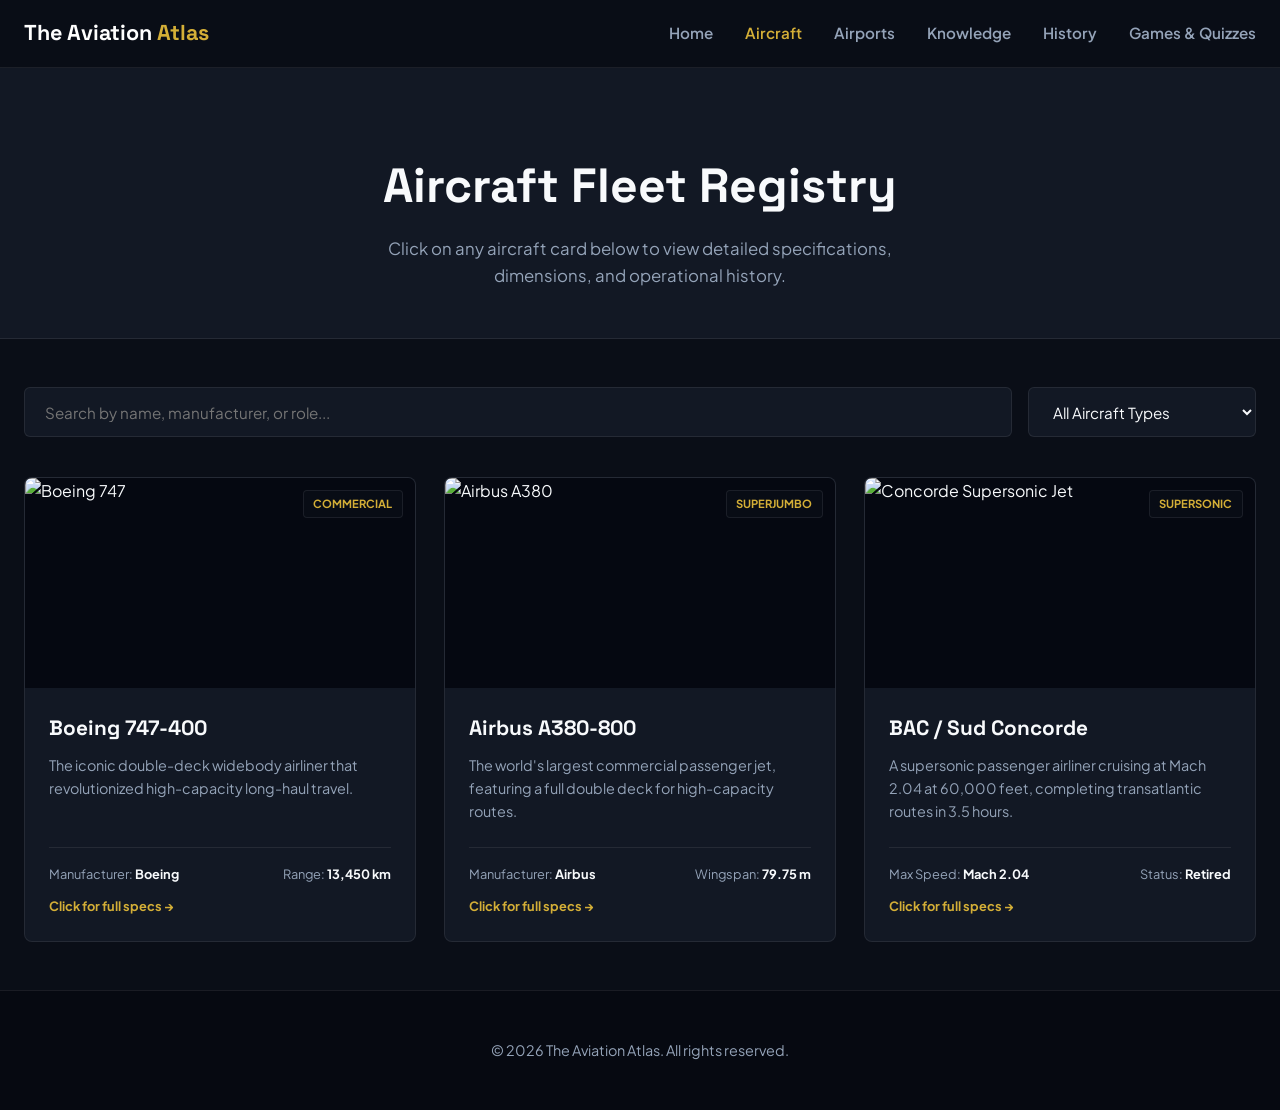
==== commit 76c2226d: "Update aircraft.html" ====
--- a/aircraft.html
+++ b/aircraft.html
@@ -33,7 +33,7 @@
     .card-specs strong { color: var(--text-main); }
     .click-hint { color: var(--accent-gold); font-size: 0.8rem; font-weight: 700; margin-top: 0.75rem; display: block; }
 
-    /* Detail Modal Popup */
+    /* Modal Styling */
     .modal-overlay {
       position: fixed;
       top: 0; left: 0; width: 100%; height: 100%;
@@ -119,11 +119,11 @@
 
     <div class="aircraft-grid" id="aircraftGrid">
       
-      <!-- Boeing 747-400 -->
+      <!-- Boeing 747-400 (Shows genuine 747 with upper hump) -->
       <article class="aircraft-card" data-type="commercial" data-search="boeing 747 queen of the skies commercial widebody airliner" onclick="openDetails('Boeing 747-400', 'Boeing', '13,450 km', 'Mach 0.85', '4x Pratt & Whitney PW4000', '65.1 m', 'The Boeing 747-400 is an iconic long-range widebody passenger jet featuring a distinctive double-deck layout and four turbofan engines.', 'https://images.unsplash.com/photo-1540959733332-eab4deabeeaf?auto=format&fit=crop&w=800&q=80')">
         <div class="card-img-wrap">
           <span class="card-tag">Commercial</span>
-          <img src="https://images.unsplash.com/photo-1540959733332-eab4deabeeaf?auto=format&fit=crop&w=800&q=80" alt="Boeing 747-400" loading="lazy">
+          <img src="https://images.unsplash.com/photo-1540959733332-eab4deabeeaf?auto=format&fit=crop&w=800&q=80" alt="Boeing 747" loading="lazy">
         </div>
         <div class="card-body">
           <h3>Boeing 747-400</h3>
@@ -136,7 +136,7 @@
         </div>
       </article>
 
-      <!-- Airbus A380-800 -->
+      <!-- Airbus A380-800 (Shows genuine double-decker A380) -->
       <article class="aircraft-card" data-type="commercial" data-search="airbus a380 superjumbo double decker widebody" onclick="openDetails('Airbus A380-800', 'Airbus', '15,200 km', 'Mach 0.85', '4x Engine Alliance GP7200', '79.75 m', 'The Airbus A380 is the world\'s largest commercial passenger jet, equipped with a full-length double deck capable of transporting over 500 passengers in quiet long-haul comfort.', 'https://images.unsplash.com/photo-1570789210967-2cac24afeb00?auto=format&fit=crop&w=800&q=80')">
         <div class="card-img-wrap">
           <span class="card-tag">Superjumbo</span>
@@ -153,11 +153,11 @@
         </div>
       </article>
 
-      <!-- Concorde -->
-      <article class="aircraft-card" data-type="supersonic" data-search="concorde supersonic jet bac sud aviation passenger airliner" onclick="openDetails('BAC / Sud Concorde', 'Aérospatiale / BAC', '7,250 km', 'Mach 2.04', '4x Rolls-Royce/Snecma Olympus 593', '25.6 m', 'Concorde was a turbojet-powered supersonic passenger airliner that operated transatlantic routes at more than twice the speed of sound.', 'https://images.unsplash.com/photo-1569154941061-e231b4725ef1?auto=format&fit=crop&w=800&q=80')">
+      <!-- Concorde (Shows genuine supersonic Concorde delta wing) -->
+      <article class="aircraft-card" data-type="supersonic" data-search="concorde supersonic jet bac sud aviation passenger airliner" onclick="openDetails('BAC / Sud Concorde', 'Aérospatiale / BAC', '7,250 km', 'Mach 2.04', '4x Rolls-Royce/Snecma Olympus 593', '25.6 m', 'Concorde was a turbojet-powered supersonic passenger airliner that operated transatlantic routes at more than twice the speed of sound.', 'https://upload.wikimedia.org/wikipedia/commons/ thumb/f/f9/Concorde_Air_France.JPG/1280px-Concorde_Air_France.JPG')">
         <div class="card-img-wrap">
           <span class="card-tag">Supersonic</span>
-          <img src="https://images.unsplash.com/photo-1569154941061-e231b4725ef1?auto=format&fit=crop&w=800&q=80" alt="Concorde supersonic jet" loading="lazy">
+          <img src="https://upload.wikimedia.org/wikipedia/commons/thumb/f/f9/Concorde_Air_France.JPG/1280px-Concorde_Air_France.JPG" alt="Concorde Supersonic Jet" loading="lazy">
         </div>
         <div class="card-body">
           <h3>BAC / Sud Concorde</h3>
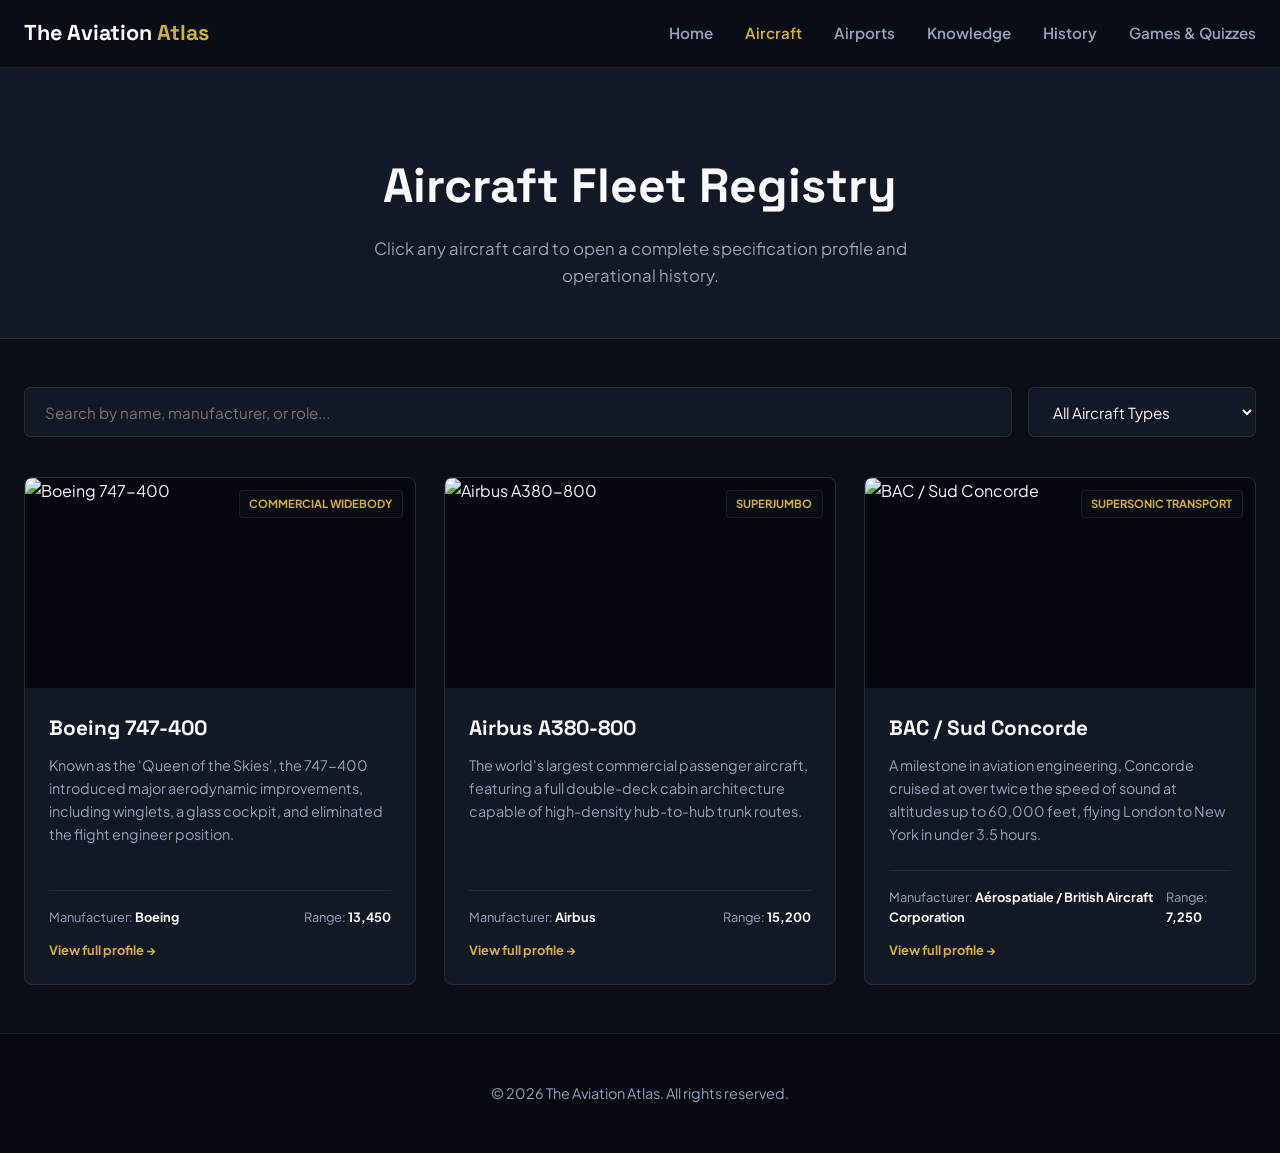
==== commit b20a2467: "Update aircraft.html" ====
--- a/aircraft.html
+++ b/aircraft.html
@@ -4,7 +4,6 @@
   <meta charset="UTF-8">
   <meta name="viewport" content="width=device-width, initial-scale=1.0">
   <title>Aircraft Fleet Registry | The Aviation Atlas</title>
-  <meta name="description" content="Explore commercial airliners, military aircraft, supersonic transport, and historical airframes.">
   <link rel="preconnect" href="https://fonts.googleapis.com">
   <link rel="preconnect" href="https://fonts.gstatic.com" crossorigin>
   <link href="https://fonts.googleapis.com/css2?family=Plus+Jakarta+Sans:wght@400;500;600;700;800&family=Space+Grotesk:wght@600;700&display=swap" rel="stylesheet">
@@ -33,11 +32,11 @@
     .card-specs strong { color: var(--text-main); }
     .click-hint { color: var(--accent-gold); font-size: 0.8rem; font-weight: 700; margin-top: 0.75rem; display: block; }
 
-    /* Modal Styling */
+    /* Modal Popup Styling */
     .modal-overlay {
       position: fixed;
       top: 0; left: 0; width: 100%; height: 100%;
-      background: rgba(5, 8, 17, 0.85);
+      background: rgba(5, 8, 17, 0.88);
       backdrop-filter: blur(8px);
       z-index: 2000;
       display: none;
@@ -49,7 +48,7 @@
       background: var(--bg-card);
       border: 1px solid var(--accent-gold);
       border-radius: 8px;
-      max-width: 700px;
+      max-width: 720px;
       width: 100%;
       max-height: 90vh;
       overflow-y: auto;
@@ -60,11 +59,11 @@
       position: absolute;
       top: 1rem; right: 1rem;
       background: none; border: none;
-      color: #fff; font-size: 1.5rem; cursor: pointer;
+      color: #fff; font-size: 1.75rem; cursor: pointer;
     }
     .modal-img {
       width: 100%;
-      height: 280px;
+      height: 300px;
       object-fit: cover;
       border-radius: 6px;
       margin-bottom: 1.5rem;
@@ -75,13 +74,14 @@
       margin-top: 1rem;
     }
     .modal-specs-table td {
-      padding: 0.6rem;
+      padding: 0.65rem;
       border-bottom: 1px solid var(--border-subtle);
       font-size: 0.9rem;
     }
     .modal-specs-table td:first-child {
       color: var(--text-muted);
       font-weight: 600;
+      width: 35%;
     }
   </style>
 </head>
@@ -104,90 +104,44 @@
 
   <section class="page-header">
     <h1>Aircraft Fleet Registry</h1>
-    <p>Click on any aircraft card below to view detailed specifications, dimensions, and operational history.</p>
+    <p>Click any aircraft card to open a complete specification profile and operational history.</p>
   </section>
 
   <main class="container">
     <div class="search-filter-bar">
-      <input type="text" class="search-input" id="aircraftSearch" placeholder="Search by name, manufacturer, or role..." onkeyup="filterAircraft()">
-      <select class="filter-select" id="typeFilter" onchange="filterAircraft()">
+      <input type="text" class="search-input" id="aircraftSearch" placeholder="Search by name, manufacturer, or role..." oninput="renderGrid()">
+      <select class="filter-select" id="typeFilter" onchange="renderGrid()">
         <option value="all">All Aircraft Types</option>
         <option value="commercial">Commercial Widebody</option>
         <option value="supersonic">Supersonic</option>
       </select>
     </div>
 
-    <div class="aircraft-grid" id="aircraftGrid">
-      
-      <!-- Boeing 747-400 (Shows genuine 747 with upper hump) -->
-      <article class="aircraft-card" data-type="commercial" data-search="boeing 747 queen of the skies commercial widebody airliner" onclick="openDetails('Boeing 747-400', 'Boeing', '13,450 km', 'Mach 0.85', '4x Pratt & Whitney PW4000', '65.1 m', 'The Boeing 747-400 is an iconic long-range widebody passenger jet featuring a distinctive double-deck layout and four turbofan engines.', 'https://images.unsplash.com/photo-1540959733332-eab4deabeeaf?auto=format&fit=crop&w=800&q=80')">
-        <div class="card-img-wrap">
-          <span class="card-tag">Commercial</span>
-          <img src="https://images.unsplash.com/photo-1540959733332-eab4deabeeaf?auto=format&fit=crop&w=800&q=80" alt="Boeing 747" loading="lazy">
-        </div>
-        <div class="card-body">
-          <h3>Boeing 747-400</h3>
-          <p>The iconic double-deck widebody airliner that revolutionized high-capacity long-haul travel.</p>
-          <div class="card-specs">
-            <span>Manufacturer: <strong>Boeing</strong></span>
-            <span>Range: <strong>13,450 km</strong></span>
-          </div>
-          <span class="click-hint">Click for full specs &rarr;</span>
-        </div>
-      </article>
-
-      <!-- Airbus A380-800 (Shows genuine double-decker A380) -->
-      <article class="aircraft-card" data-type="commercial" data-search="airbus a380 superjumbo double decker widebody" onclick="openDetails('Airbus A380-800', 'Airbus', '15,200 km', 'Mach 0.85', '4x Engine Alliance GP7200', '79.75 m', 'The Airbus A380 is the world\'s largest commercial passenger jet, equipped with a full-length double deck capable of transporting over 500 passengers in quiet long-haul comfort.', 'https://images.unsplash.com/photo-1570789210967-2cac24afeb00?auto=format&fit=crop&w=800&q=80')">
-        <div class="card-img-wrap">
-          <span class="card-tag">Superjumbo</span>
-          <img src="https://images.unsplash.com/photo-1570789210967-2cac24afeb00?auto=format&fit=crop&w=800&q=80" alt="Airbus A380" loading="lazy">
-        </div>
-        <div class="card-body">
-          <h3>Airbus A380-800</h3>
-          <p>The world's largest commercial passenger jet, featuring a full double deck for high-capacity routes.</p>
-          <div class="card-specs">
-            <span>Manufacturer: <strong>Airbus</strong></span>
-            <span>Wingspan: <strong>79.75 m</strong></span>
-          </div>
-          <span class="click-hint">Click for full specs &rarr;</span>
-        </div>
-      </article>
-
-      <!-- Concorde (Shows genuine supersonic Concorde delta wing) -->
-      <article class="aircraft-card" data-type="supersonic" data-search="concorde supersonic jet bac sud aviation passenger airliner" onclick="openDetails('BAC / Sud Concorde', 'Aérospatiale / BAC', '7,250 km', 'Mach 2.04', '4x Rolls-Royce/Snecma Olympus 593', '25.6 m', 'Concorde was a turbojet-powered supersonic passenger airliner that operated transatlantic routes at more than twice the speed of sound.', 'https://upload.wikimedia.org/wikipedia/commons/ thumb/f/f9/Concorde_Air_France.JPG/1280px-Concorde_Air_France.JPG')">
-        <div class="card-img-wrap">
-          <span class="card-tag">Supersonic</span>
-          <img src="https://upload.wikimedia.org/wikipedia/commons/thumb/f/f9/Concorde_Air_France.JPG/1280px-Concorde_Air_France.JPG" alt="Concorde Supersonic Jet" loading="lazy">
-        </div>
-        <div class="card-body">
-          <h3>BAC / Sud Concorde</h3>
-          <p>A supersonic passenger airliner cruising at Mach 2.04 at 60,000 feet, completing transatlantic routes in 3.5 hours.</p>
-          <div class="card-specs">
-            <span>Max Speed: <strong>Mach 2.04</strong></span>
-            <span>Status: <strong>Retired</strong></span>
-          </div>
-          <span class="click-hint">Click for full specs &rarr;</span>
-        </div>
-      </article>
-
-    </div>
+    <div class="aircraft-grid" id="aircraftGrid"></div>
   </main>
 
-  <!-- Detail Modal -->
+  <!-- Modal View -->
   <div class="modal-overlay" id="detailModal">
     <div class="modal-content">
       <button class="modal-close" onclick="closeDetails()">&times;</button>
       <img id="mImg" src="" alt="" class="modal-img">
       <h2 id="mTitle" style="font-family: var(--font-heading); margin-bottom: 0.5rem;"></h2>
-      <p id="mDesc" style="color: var(--text-muted); font-size: 0.95rem; margin-bottom: 1.5rem;"></p>
+      <p id="mSummary" style="color: var(--text-muted); font-size: 0.95rem; margin-bottom: 1.25rem;"></p>
       
+      <h3 style="font-family: var(--font-heading); font-size: 1.1rem; border-bottom: 1px solid var(--accent-gold); padding-bottom: 0.35rem; margin-top: 1rem;">Technical Specifications</h3>
       <table class="modal-specs-table">
         <tr><td>Manufacturer</td><td id="mManufacturer"></td></tr>
-        <tr><td>Operational Range</td><td id="mRange"></td></tr>
+        <tr><td>First Flight</td><td id="mFirstFlight"></td></tr>
+        <tr><td>Operational Status</td><td id="mStatus"></td></tr>
+        <tr><td>Max Range</td><td id="mRange"></td></tr>
         <tr><td>Cruising Speed</td><td id="mSpeed"></td></tr>
+        <tr><td>Wingspan</td><td id="mWingspan"></td></tr>
         <tr><td>Powerplant</td><td id="mPowerplant"></td></tr>
-        <tr><td>Wingspan</td><td id="mWingspan"></td></tr>
+        <tr><td>Seating Capacity</td><td id="mCapacity"></td></tr>
       </table>
+
+      <h3 style="font-family: var(--font-heading); font-size: 1.1rem; border-bottom: 1px solid var(--accent-gold); padding-bottom: 0.35rem; margin-top: 1.5rem;">Operational History</h3>
+      <p id="mHistory" style="color: var(--text-muted); font-size: 0.9rem; margin-top: 0.75rem; line-height: 1.6;"></p>
     </div>
   </div>
 
@@ -195,28 +149,65 @@
     <p>&copy; 2026 The Aviation Atlas. All rights reserved.</p>
   </footer>
 
+  <!-- Include Data and Controller Scripts -->
+  <script src="data-aircraft.js"></script>
   <script>
     function toggleMenu() { document.getElementById('navLinks').classList.toggle('open'); }
 
-    function filterAircraft() {
-      const q = document.getElementById('aircraftSearch').value.toLowerCase();
-      const t = document.getElementById('typeFilter').value;
-      document.querySelectorAll('.aircraft-card').forEach(card => {
-        const matchQ = card.getAttribute('data-search').toLowerCase().includes(q);
-        const matchT = t === 'all' || card.getAttribute('data-type') === t;
-        card.style.display = (matchQ && matchT) ? 'flex' : 'none';
+    function renderGrid() {
+      const grid = document.getElementById('aircraftGrid');
+      const search = document.getElementById('aircraftSearch').value.toLowerCase();
+      const filter = document.getElementById('typeFilter').value;
+
+      grid.innerHTML = '';
+
+      const filtered = AIRCRAFT_DATA.filter(item => {
+        const matchesSearch = item.name.toLowerCase().includes(search) || 
+                              item.manufacturer.toLowerCase().includes(search) ||
+                              item.summary.toLowerCase().includes(search);
+        const matchesFilter = filter === 'all' || item.category === filter;
+        return matchesSearch && matchesFilter;
       });
-    }
-
-    function openDetails(title, manufacturer, range, speed, powerplant, wingspan, desc, imgUrl) {
-      document.getElementById('mTitle').textContent = title;
-      document.getElementById('mManufacturer').textContent = manufacturer;
-      document.getElementById('mRange').textContent = range;
-      document.getElementById('mSpeed').textContent = speed;
-      document.getElementById('mPowerplant').textContent = powerplant;
-      document.getElementById('mWingspan').textContent = wingspan;
-      document.getElementById('mDesc').textContent = desc;
-      document.getElementById('mImg').src = imgUrl;
+
+      filtered.forEach(item => {
+        const card = document.createElement('article');
+        card.className = 'aircraft-card';
+        card.onclick = () => openModal(item.id);
+        card.innerHTML = `
+          <div class="card-img-wrap">
+            <span class="card-tag">${item.tag}</span>
+            <img src="${item.image}" alt="${item.name}" loading="lazy">
+          </div>
+          <div class="card-body">
+            <h3>${item.name}</h3>
+            <p>${item.summary}</p>
+            <div class="card-specs">
+              <span>Manufacturer: <strong>${item.manufacturer}</strong></span>
+              <span>Range: <strong>${item.range.split(' ')[0]}</strong></span>
+            </div>
+            <span class="click-hint">View full profile &rarr;</span>
+          </div>
+        `;
+        grid.appendChild(card);
+      });
+    }
+
+    function openModal(id) {
+      const item = AIRCRAFT_DATA.find(a => a.id === id);
+      if (!item) return;
+
+      document.getElementById('mTitle').textContent = item.name;
+      document.getElementById('mImg').src = item.image;
+      document.getElementById('mSummary').textContent = item.summary;
+      document.getElementById('mManufacturer').textContent = item.manufacturer;
+      document.getElementById('mFirstFlight').textContent = item.firstFlight;
+      document.getElementById('mStatus').textContent = item.status;
+      document.getElementById('mRange').textContent = item.range;
+      document.getElementById('mSpeed').textContent = item.speed;
+      document.getElementById('mWingspan').textContent = item.wingspan;
+      document.getElementById('mPowerplant').textContent = item.powerplant;
+      document.getElementById('mCapacity').textContent = item.capacity;
+      document.getElementById('mHistory').textContent = item.history;
 
       document.getElementById('detailModal').style.display = 'flex';
     }
@@ -224,6 +215,9 @@
     function closeDetails() {
       document.getElementById('detailModal').style.display = 'none';
     }
+
+    // Initial render
+    renderGrid();
   </script>
 </body>
 </html>
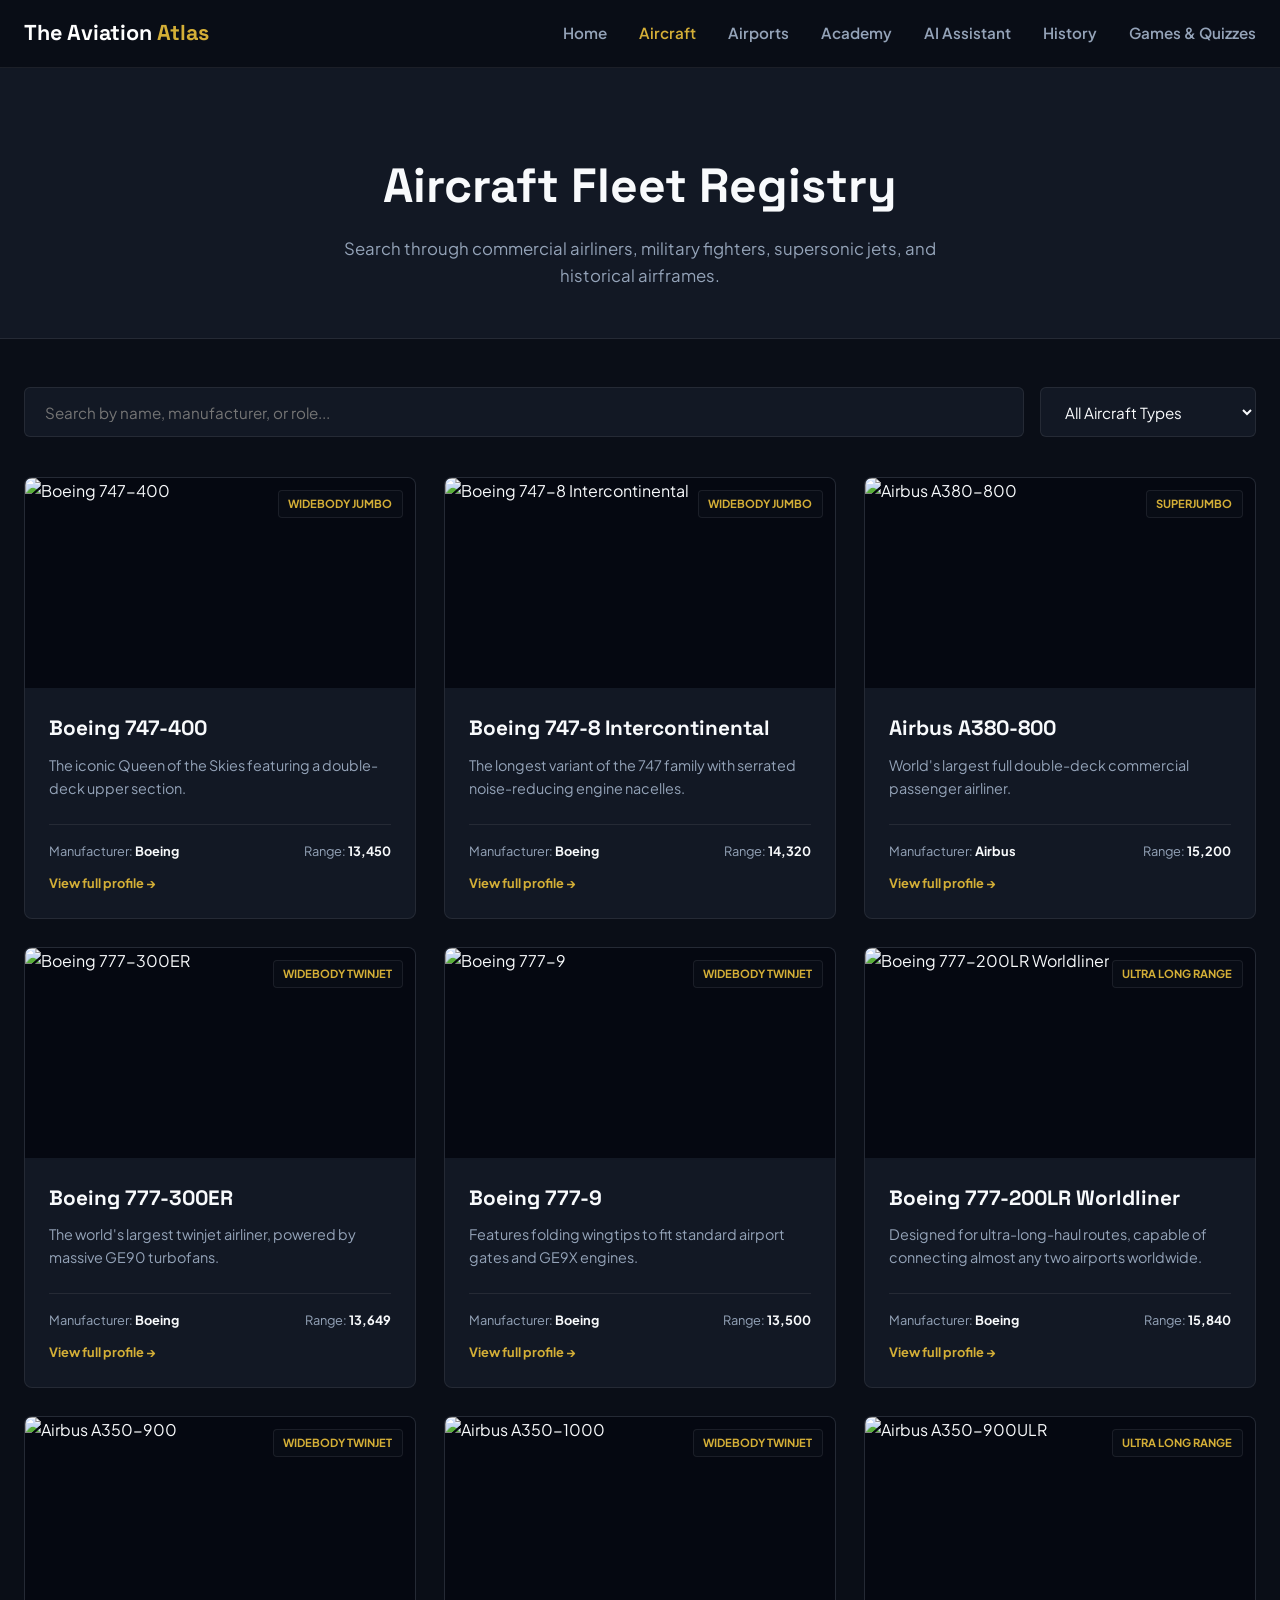
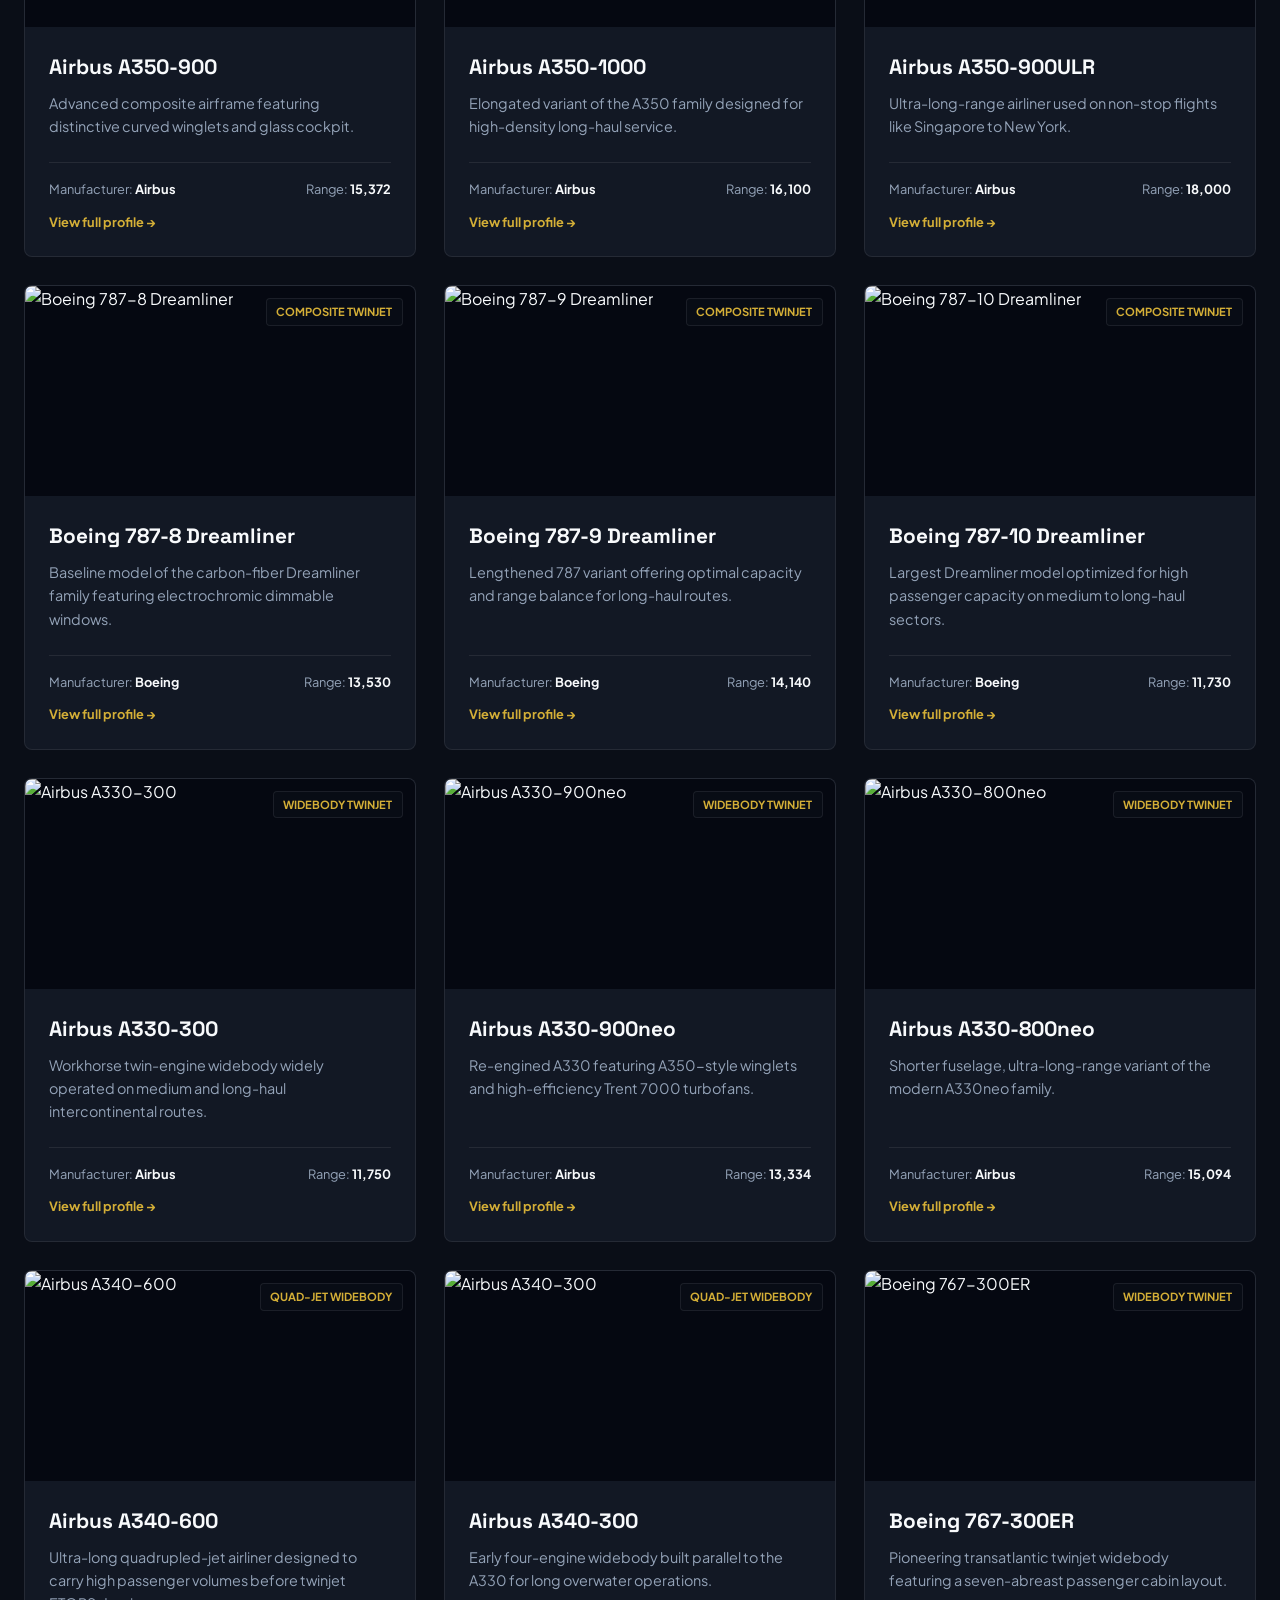
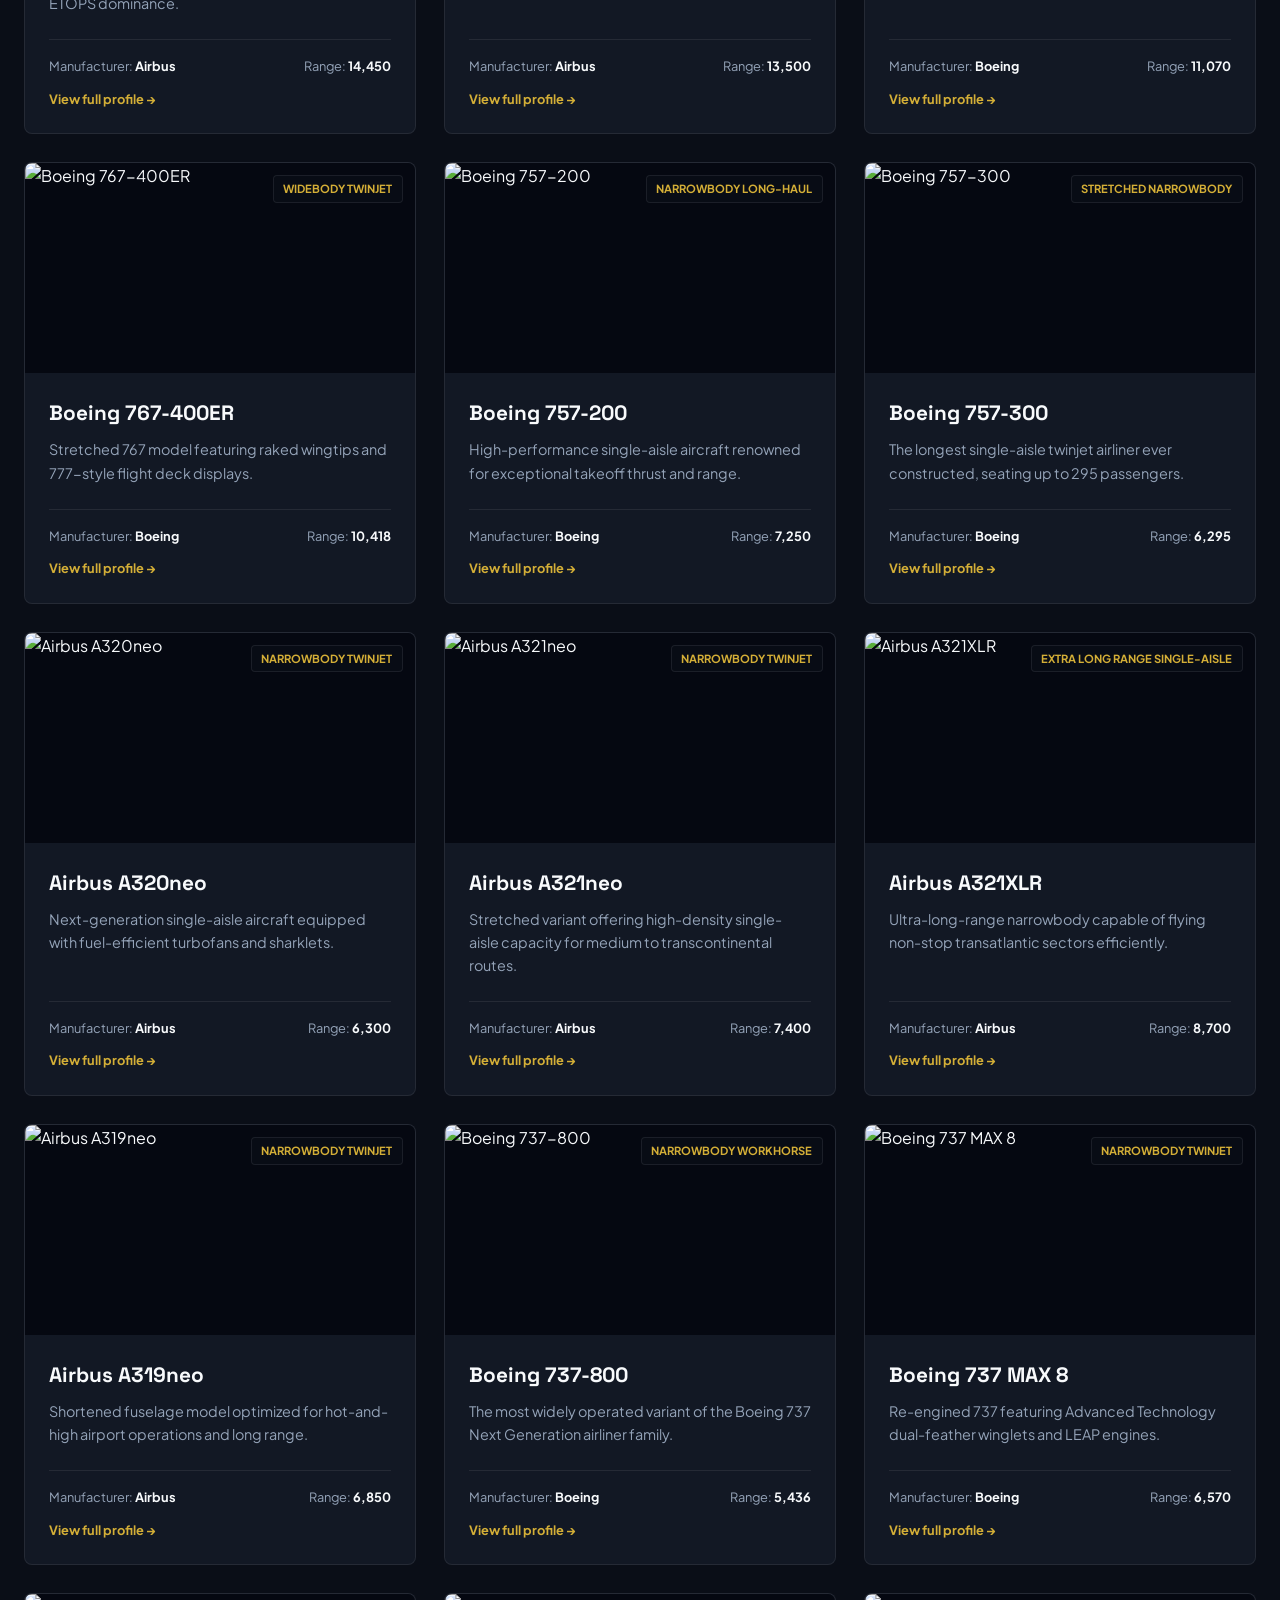
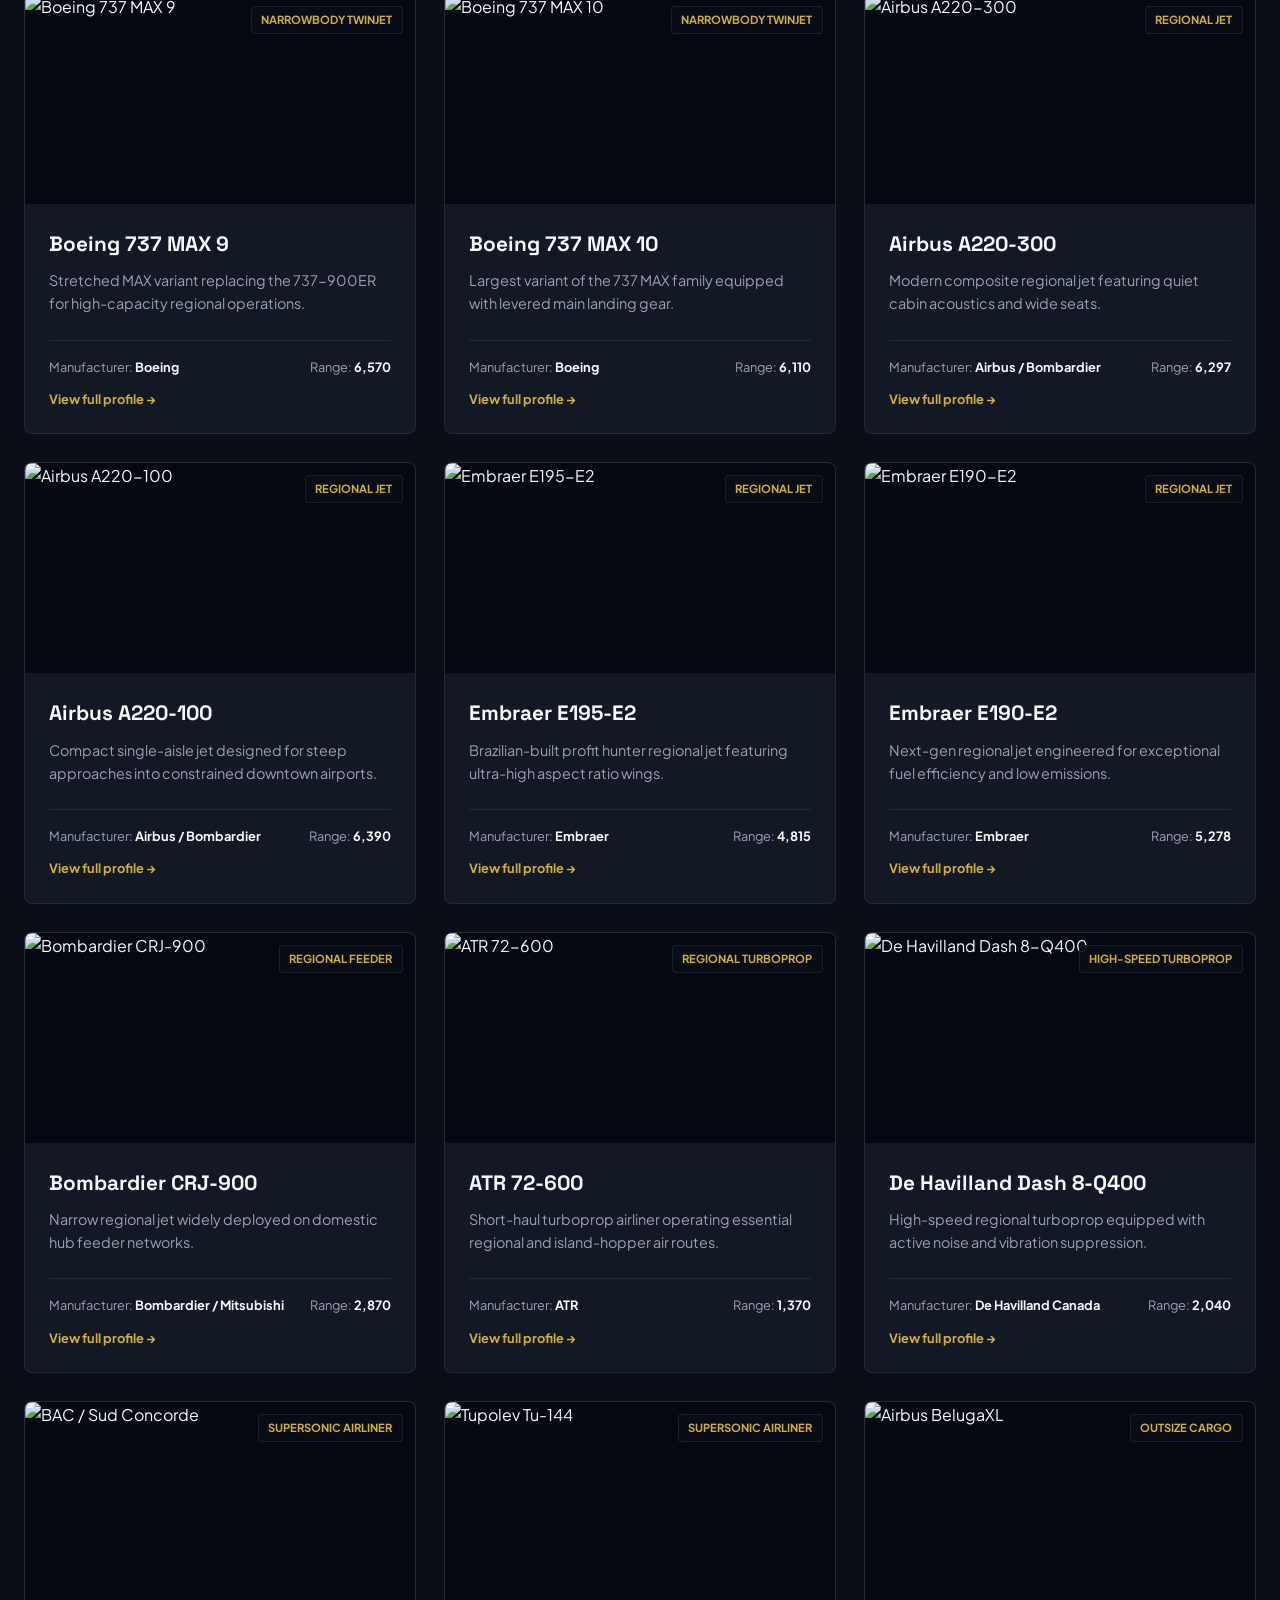
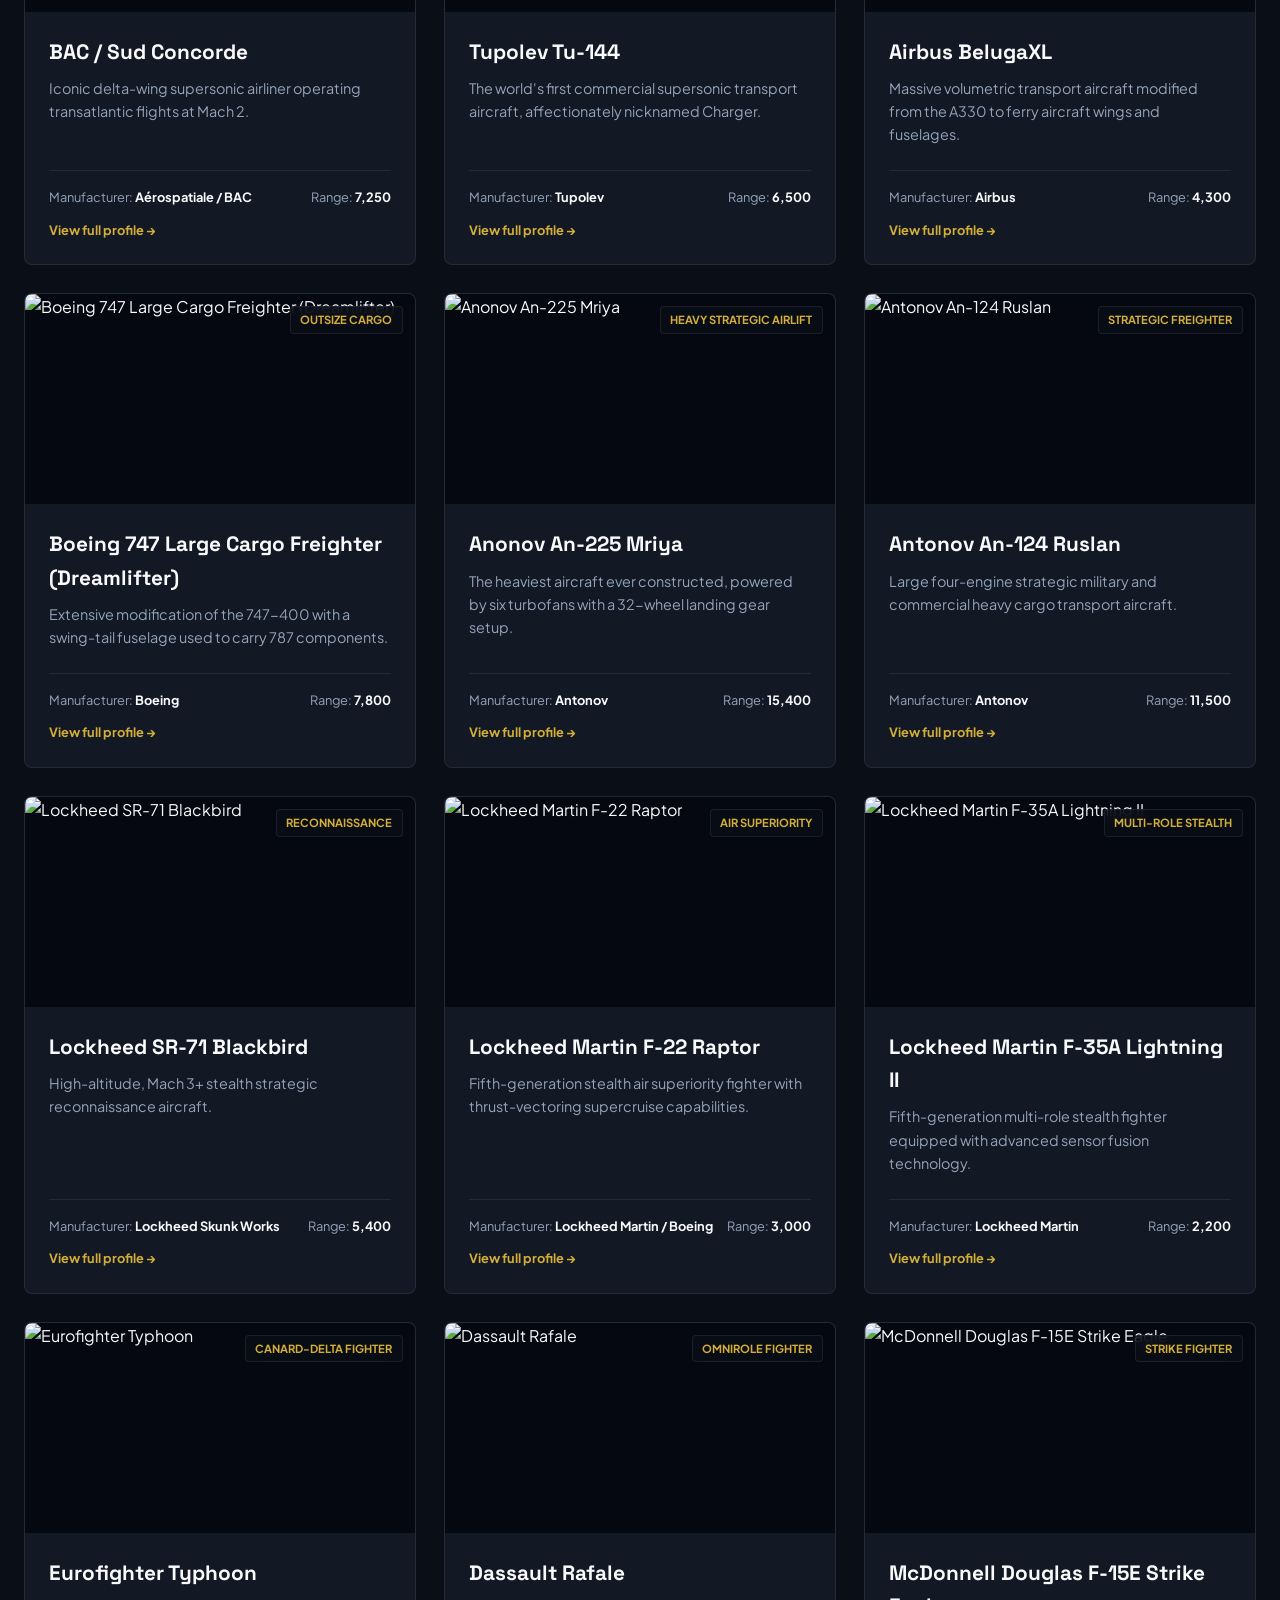
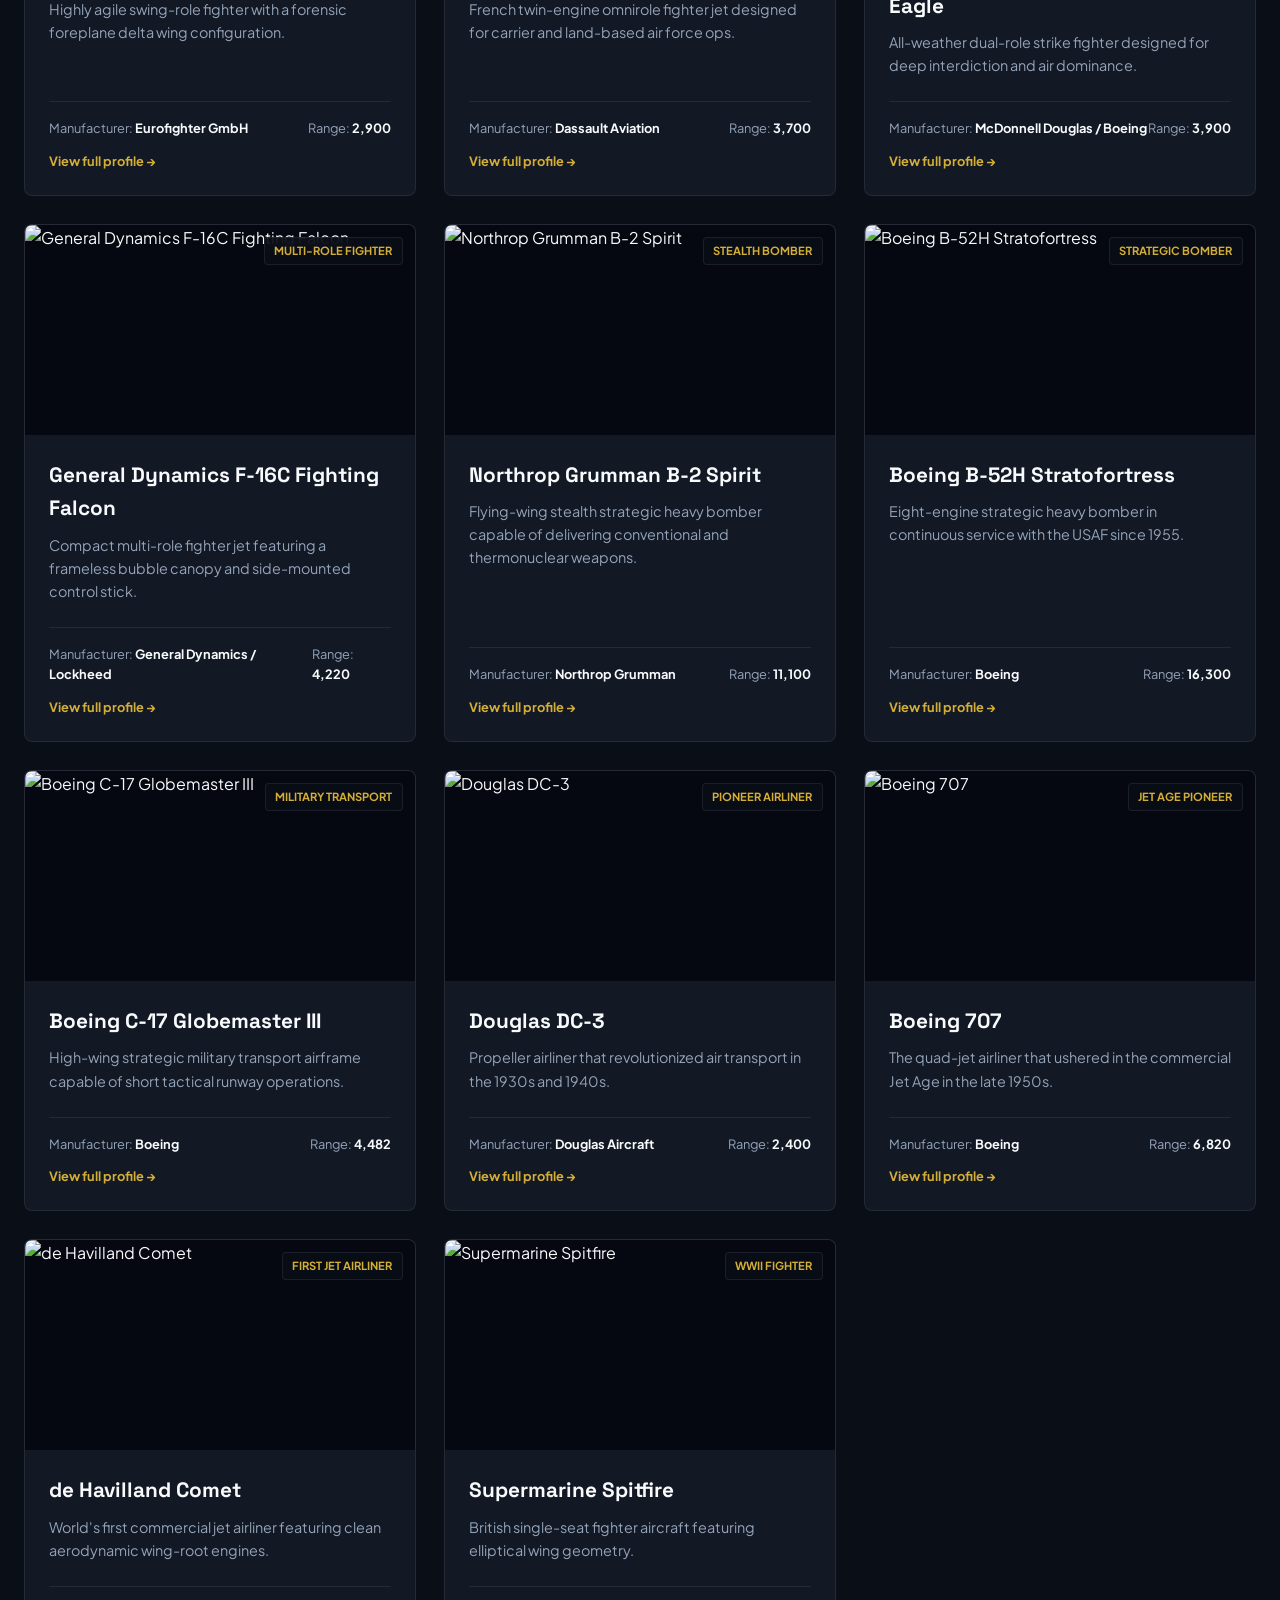
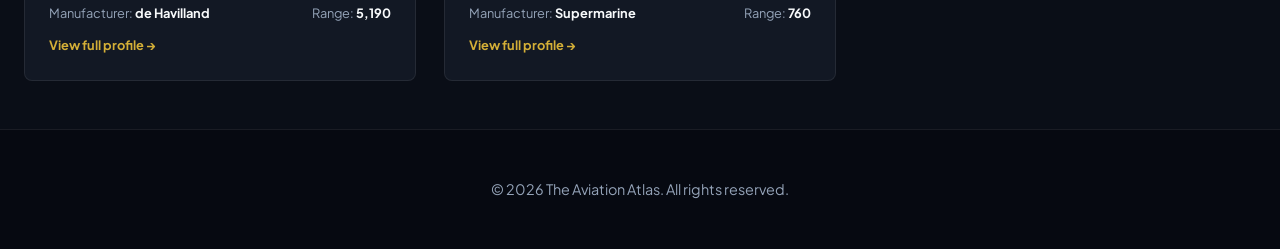
==== commit 11824aa9: "Update aircraft.html" ====
--- a/aircraft.html
+++ b/aircraft.html
@@ -95,7 +95,8 @@
         <li><a href="index.html">Home</a></li>
         <li><a href="aircraft.html" class="active">Aircraft</a></li>
         <li><a href="airports.html">Airports</a></li>
-        <li><a href="knowledge.html">Knowledge</a></li>
+        <li><a href="knowledge.html">Academy</a></li>
+        <li><a href="assistant.html">AI Assistant</a></li>
         <li><a href="history.html">History</a></li>
         <li><a href="games.html">Games & Quizzes</a></li>
       </ul>
@@ -104,7 +105,7 @@
 
   <section class="page-header">
     <h1>Aircraft Fleet Registry</h1>
-    <p>Click any aircraft card to open a complete specification profile and operational history.</p>
+    <p>Search through commercial airliners, military fighters, supersonic jets, and historical airframes.</p>
   </section>
 
   <main class="container">
@@ -112,8 +113,11 @@
       <input type="text" class="search-input" id="aircraftSearch" placeholder="Search by name, manufacturer, or role..." oninput="renderGrid()">
       <select class="filter-select" id="typeFilter" onchange="renderGrid()">
         <option value="all">All Aircraft Types</option>
-        <option value="commercial">Commercial Widebody</option>
-        <option value="supersonic">Supersonic</option>
+        <option value="commercial">Commercial Airliners</option>
+        <option value="military">Military & Fighters</option>
+        <option value="supersonic">Supersonic Transport</option>
+        <option value="cargo">Outsize & Cargo</option>
+        <option value="history">Historical Airframes</option>
       </select>
     </div>
 
@@ -131,17 +135,11 @@
       <h3 style="font-family: var(--font-heading); font-size: 1.1rem; border-bottom: 1px solid var(--accent-gold); padding-bottom: 0.35rem; margin-top: 1rem;">Technical Specifications</h3>
       <table class="modal-specs-table">
         <tr><td>Manufacturer</td><td id="mManufacturer"></td></tr>
-        <tr><td>First Flight</td><td id="mFirstFlight"></td></tr>
-        <tr><td>Operational Status</td><td id="mStatus"></td></tr>
         <tr><td>Max Range</td><td id="mRange"></td></tr>
         <tr><td>Cruising Speed</td><td id="mSpeed"></td></tr>
         <tr><td>Wingspan</td><td id="mWingspan"></td></tr>
         <tr><td>Powerplant</td><td id="mPowerplant"></td></tr>
-        <tr><td>Seating Capacity</td><td id="mCapacity"></td></tr>
       </table>
-
-      <h3 style="font-family: var(--font-heading); font-size: 1.1rem; border-bottom: 1px solid var(--accent-gold); padding-bottom: 0.35rem; margin-top: 1.5rem;">Operational History</h3>
-      <p id="mHistory" style="color: var(--text-muted); font-size: 0.9rem; margin-top: 0.75rem; line-height: 1.6;"></p>
     </div>
   </div>
 
@@ -149,8 +147,9 @@
     <p>&copy; 2026 The Aviation Atlas. All rights reserved.</p>
   </footer>
 
-  <!-- Include Data and Controller Scripts -->
+  <!-- Data Script -->
   <script src="data-aircraft.js"></script>
+
   <script>
     function toggleMenu() { document.getElementById('navLinks').classList.toggle('open'); }
 
@@ -160,6 +159,11 @@
       const filter = document.getElementById('typeFilter').value;
 
       grid.innerHTML = '';
+
+      if (typeof AIRCRAFT_DATA === 'undefined') {
+        grid.innerHTML = '<p style="color:var(--text-muted);">Loading aircraft data...</p>';
+        return;
+      }
 
       const filtered = AIRCRAFT_DATA.filter(item => {
         const matchesSearch = item.name.toLowerCase().includes(search) || 
@@ -200,14 +204,10 @@
       document.getElementById('mImg').src = item.image;
       document.getElementById('mSummary').textContent = item.summary;
       document.getElementById('mManufacturer').textContent = item.manufacturer;
-      document.getElementById('mFirstFlight').textContent = item.firstFlight;
-      document.getElementById('mStatus').textContent = item.status;
       document.getElementById('mRange').textContent = item.range;
       document.getElementById('mSpeed').textContent = item.speed;
       document.getElementById('mWingspan').textContent = item.wingspan;
       document.getElementById('mPowerplant').textContent = item.powerplant;
-      document.getElementById('mCapacity').textContent = item.capacity;
-      document.getElementById('mHistory').textContent = item.history;
 
       document.getElementById('detailModal').style.display = 'flex';
     }
@@ -216,7 +216,7 @@
       document.getElementById('detailModal').style.display = 'none';
     }
 
-    // Initial render
+    // Render Grid
     renderGrid();
   </script>
 </body>
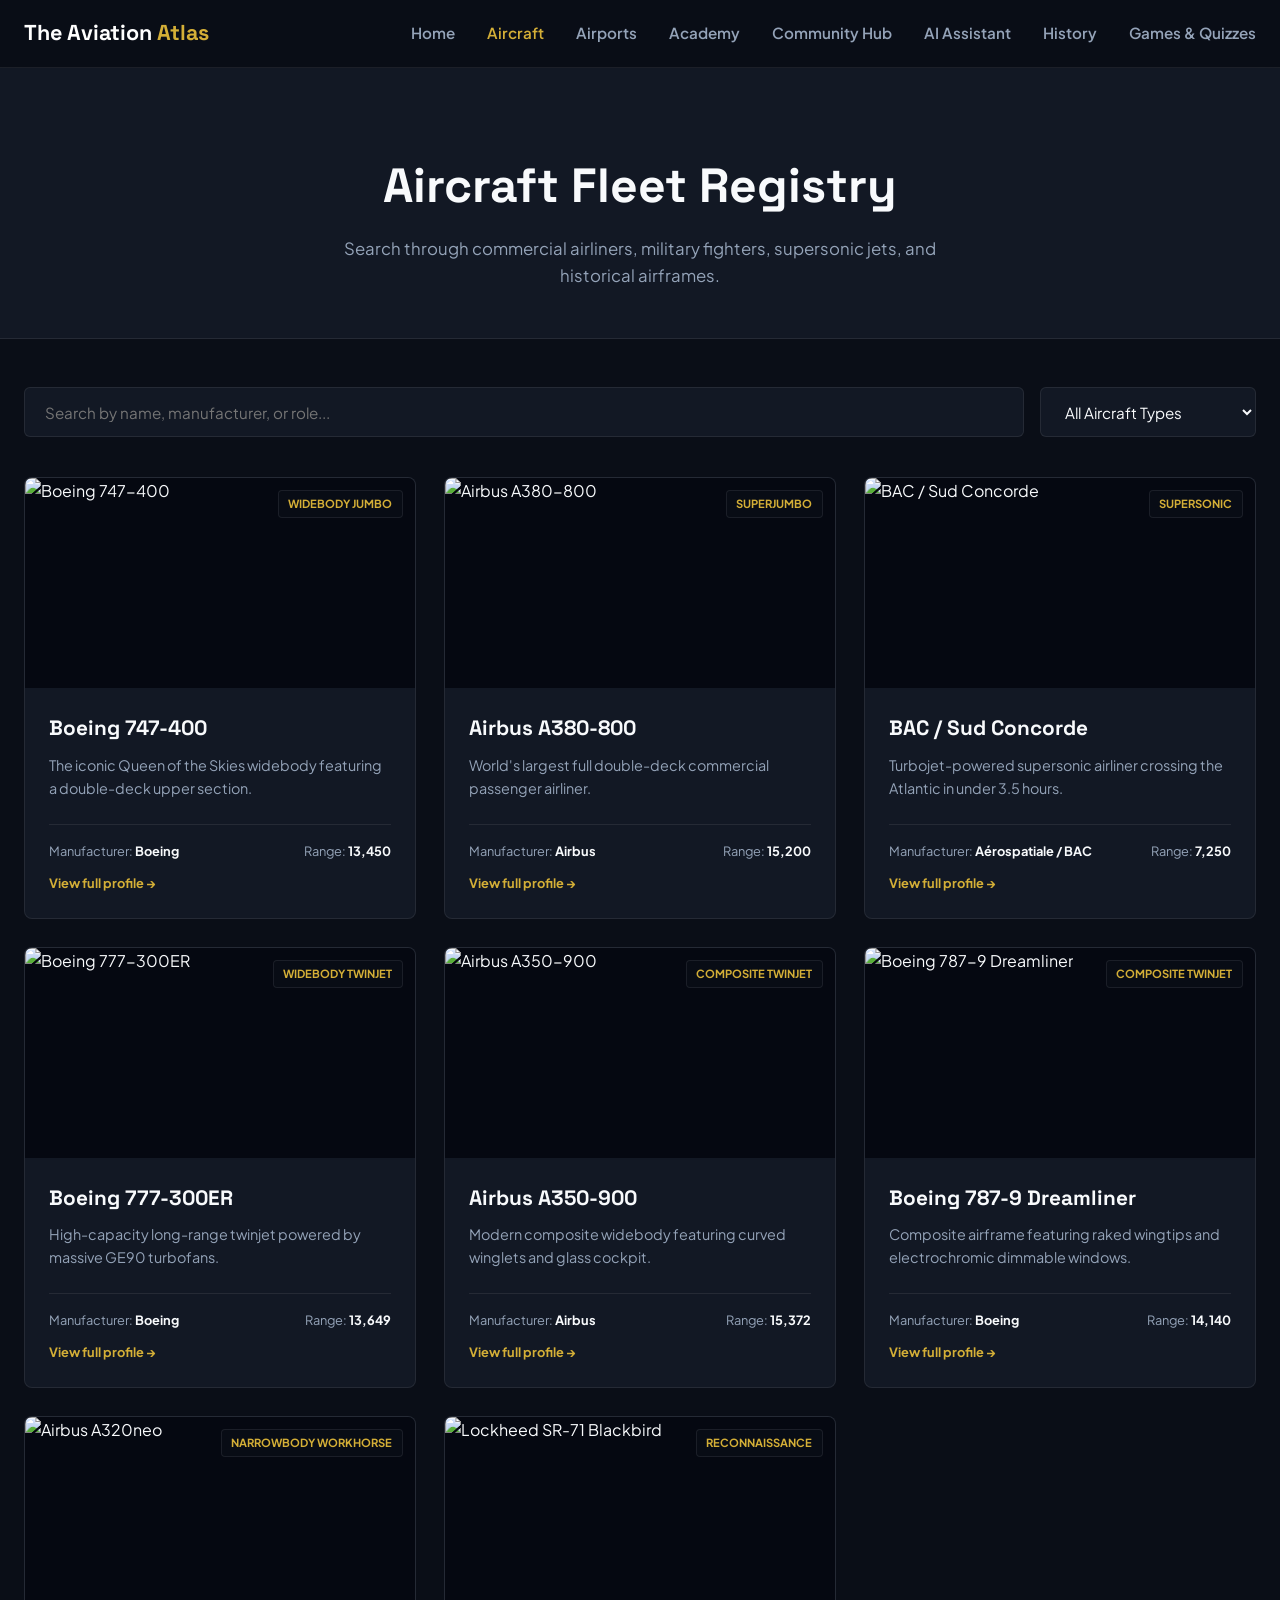
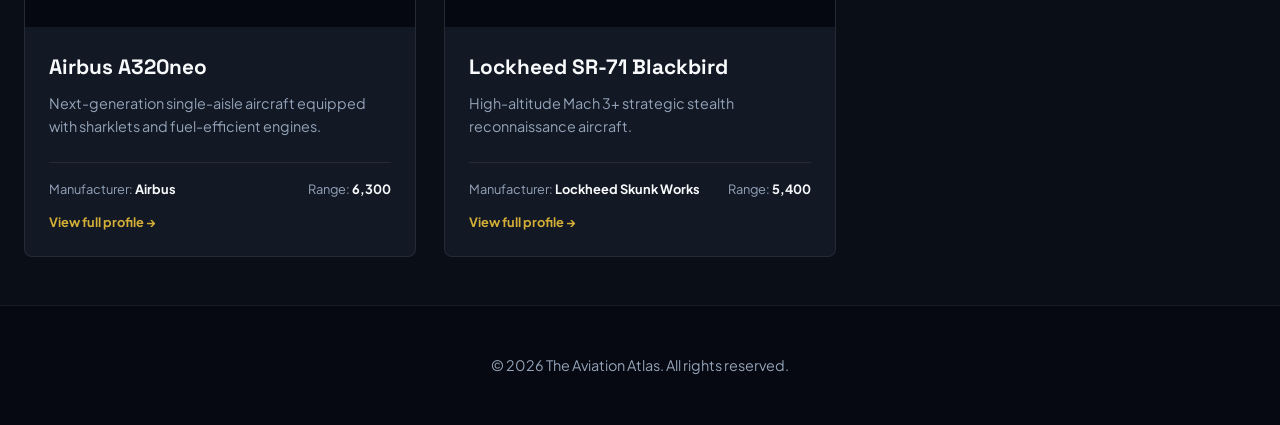
==== commit c1c624b5: "Update aircraft.html" ====
--- a/aircraft.html
+++ b/aircraft.html
@@ -96,6 +96,7 @@
         <li><a href="aircraft.html" class="active">Aircraft</a></li>
         <li><a href="airports.html">Airports</a></li>
         <li><a href="knowledge.html">Academy</a></li>
+        <li><a href="community.html">Community Hub</a></li>
         <li><a href="assistant.html">AI Assistant</a></li>
         <li><a href="history.html">History</a></li>
         <li><a href="games.html">Games & Quizzes</a></li>
